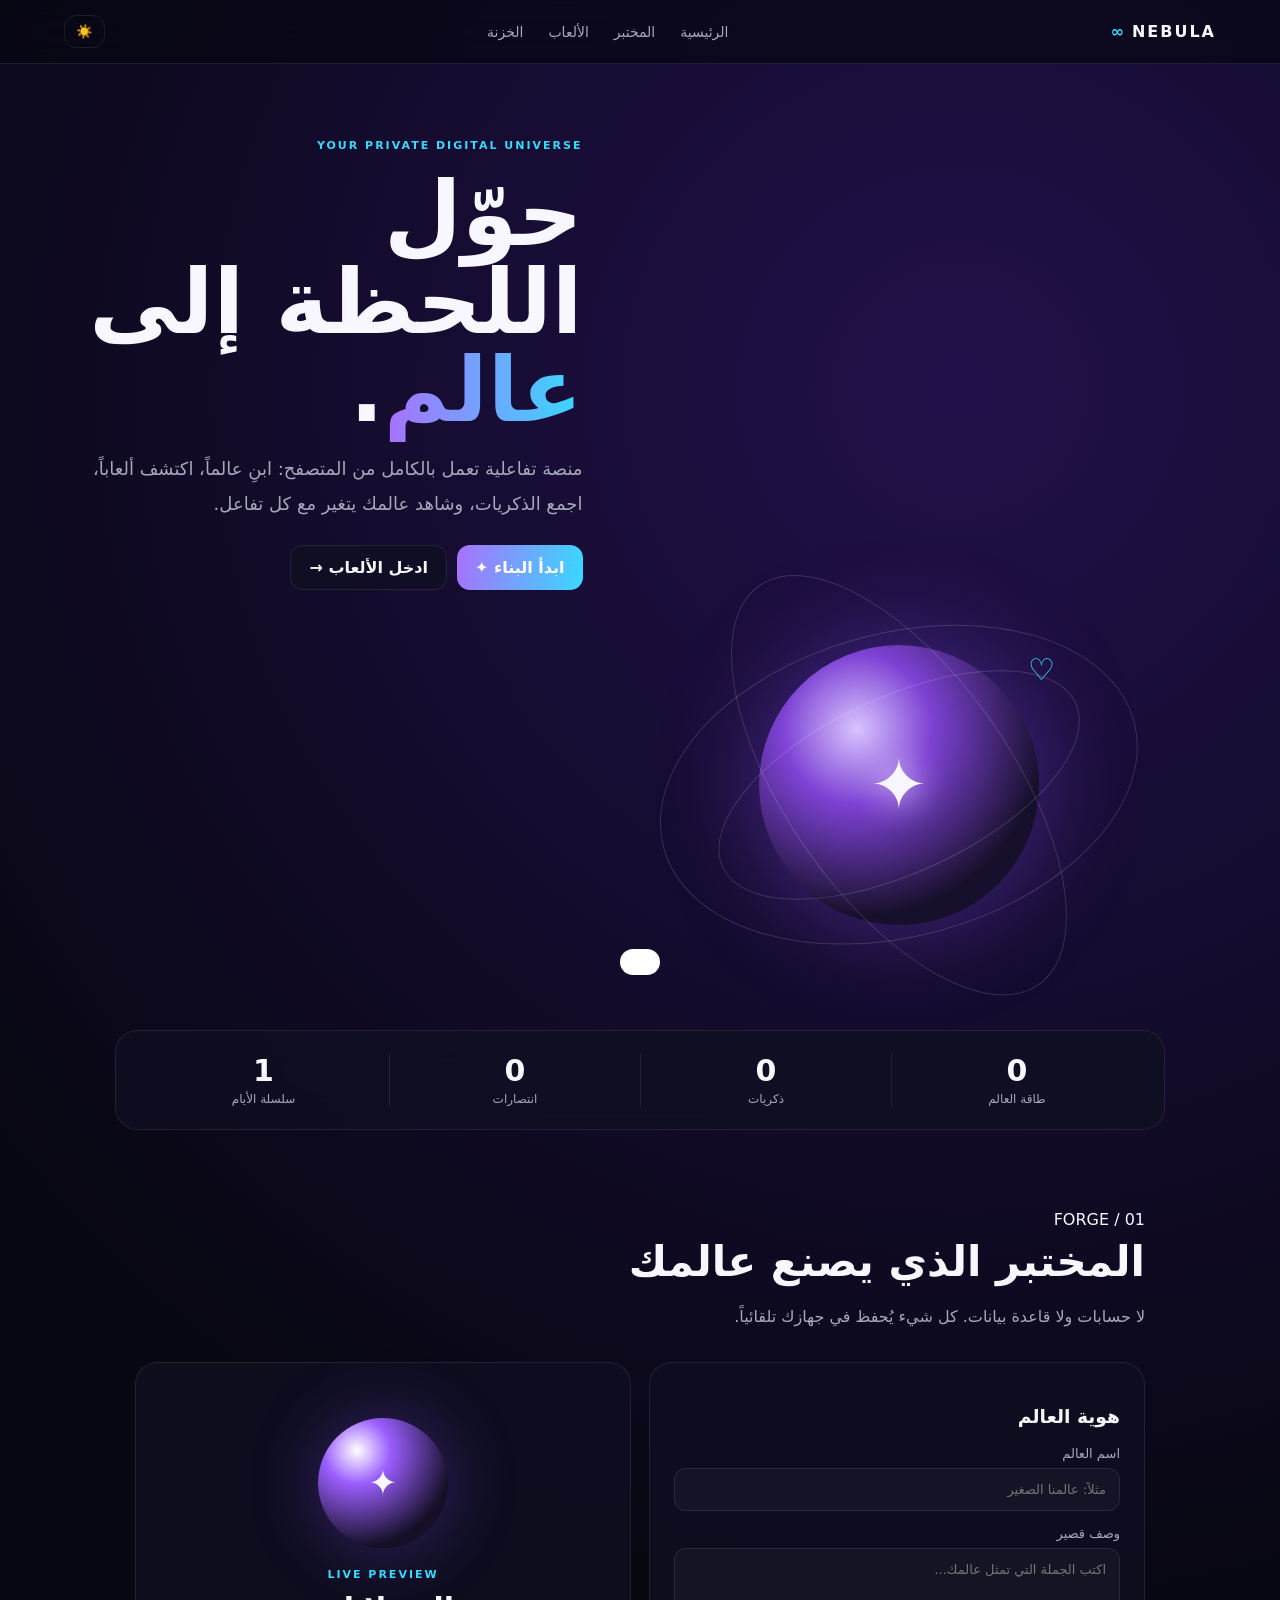
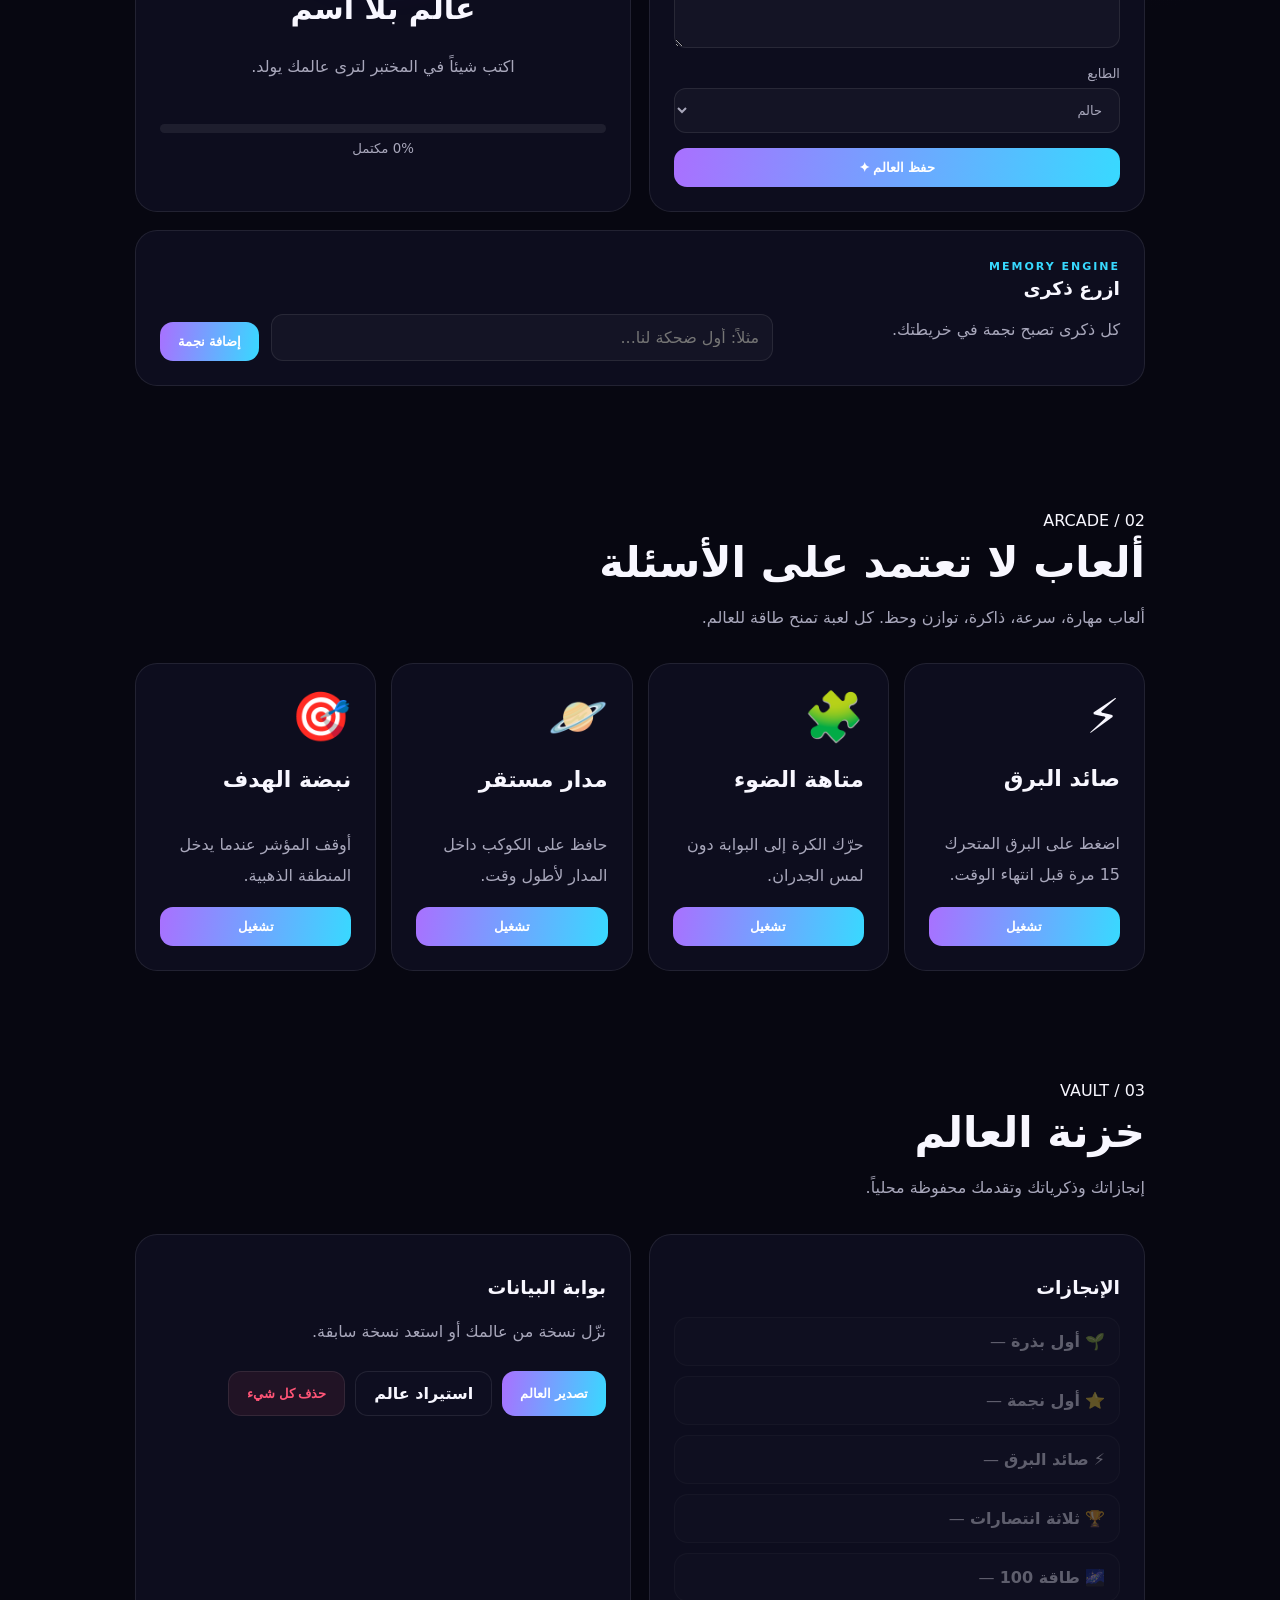
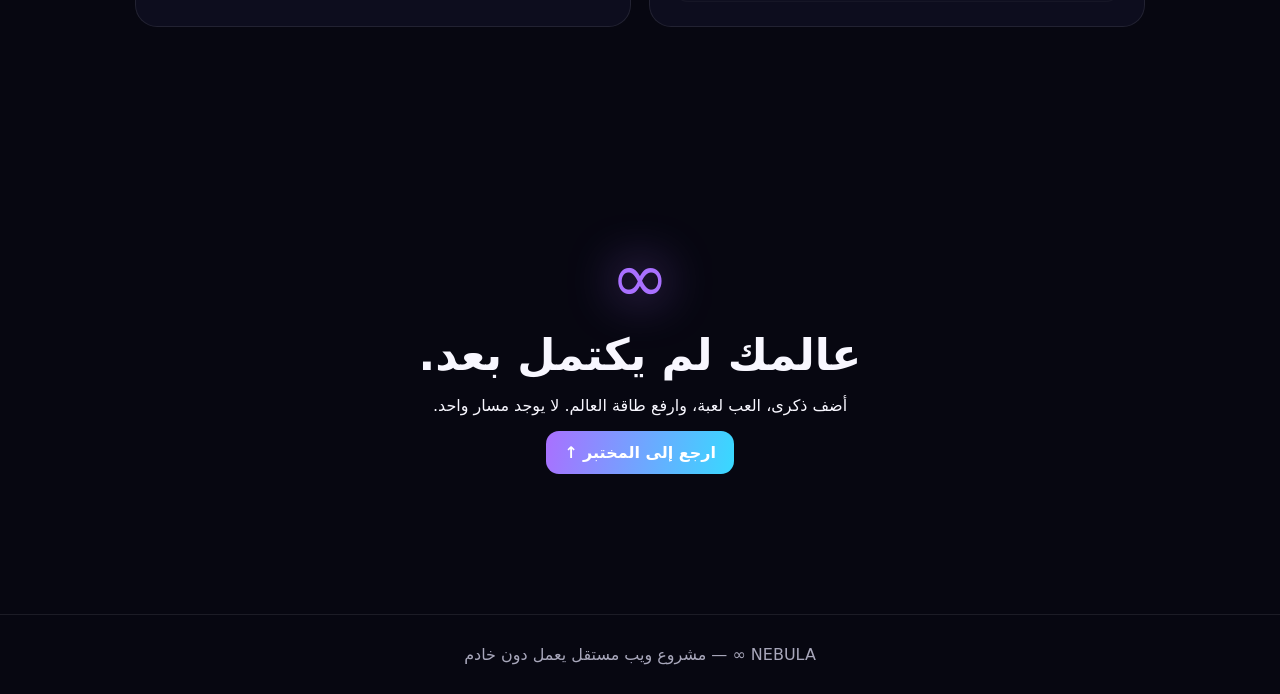
==== index.html @ f67fb0ca "Add files via upload" ====
<!doctype html>
<html lang="ar" dir="rtl">
<head>
<meta charset="utf-8"><meta name="viewport" content="width=device-width,initial-scale=1">
<title>NEBULA — عالمك التفاعلي</title>
<link rel="stylesheet" href="styles.css">
</head>
<body>
<div id="stars"></div>
<header class="topbar">
  <a class="logo" href="#home">NEBULA<span>∞</span></a>
  <nav><a href="#home">الرئيسية</a><a href="#forge">المختبر</a><a href="#arcade">الألعاب</a><a href="#vault">الخزنة</a></nav>
  <button id="themeBtn" class="iconBtn" title="تبديل المظهر">☀️</button>
</header>
<main>
<section id="home" class="hero">
  <div class="heroGlow"></div><div class="heroText">
    <span class="eyebrow">YOUR PRIVATE DIGITAL UNIVERSE</span>
    <h1>حوّل اللحظة إلى <em>عالم</em>.</h1>
    <p>منصة تفاعلية تعمل بالكامل من المتصفح: ابنِ عالماً، اكتشف ألعاباً، اجمع الذكريات، وشاهد عالمك يتغير مع كل تفاعل.</p>
    <div class="actions"><a class="btn primary" href="#forge">ابدأ البناء ✦</a><a class="btn ghost" href="#arcade">ادخل الألعاب →</a></div>
  </div>
  <div class="orbital"><div class="planet">✦</div><i></i><i></i><i></i><div class="sat">♡</div></div>
</section>
<section class="stats"><div><b id="xp">0</b><span>طاقة العالم</span></div><div><b id="memCount">0</b><span>ذكريات</span></div><div><b id="gameCount">0</b><span>انتصارات</span></div><div><b id="streak">1</b><span>سلسلة الأيام</span></div></section>
<section id="forge" class="section"><div class="sectionHead"><span>01 / FORGE</span><h2>المختبر الذي يصنع عالمك</h2><p>لا حسابات ولا قاعدة بيانات. كل شيء يُحفظ في جهازك تلقائياً.</p></div>
<div class="forgeGrid"><div class="panel creator"><h3>هوية العالم</h3><label>اسم العالم<input id="worldName" placeholder="مثلاً: عالمنا الصغير"></label><label>وصف قصير<textarea id="worldDesc" placeholder="اكتب الجملة التي تمثل عالمك..."></textarea></label><label>الطابع<select id="mood"><option value="dream">حالم</option><option value="neon">نيون</option><option value="midnight">ليلي</option><option value="sunset">غروب</option></select></label><button id="saveWorld" class="btn primary full">حفظ العالم ✦</button></div>
<div class="panel preview"><div class="miniPlanet"><span id="planetIcon">✦</span></div><span class="eyebrow">LIVE PREVIEW</span><h3 id="previewName">عالم بلا اسم</h3><p id="previewDesc">اكتب شيئاً في المختبر لترى عالمك يولد.</p><div class="meter"><span id="meterBar"></span></div><small id="meterText">0% مكتمل</small></div></div>
<div class="panel memoryComposer"><div><span class="eyebrow">MEMORY ENGINE</span><h3>ازرع ذكرى</h3><p>كل ذكرى تصبح نجمة في خريطتك.</p></div><input id="memoryInput" placeholder="مثلاً: أول ضحكة لنا..."><button id="addMemory" class="btn primary">إضافة نجمة</button></div>
<div id="memoryList" class="memoryList"></div>
</section>
<section id="arcade" class="section"><div class="sectionHead"><span>02 / ARCADE</span><h2>ألعاب لا تعتمد على الأسئلة</h2><p>ألعاب مهارة، سرعة، ذاكرة، توازن وحظ. كل لعبة تمنح طاقة للعالم.</p></div>
<div class="gamesGrid">
<article class="gameCard"><div class="gameIcon">⚡</div><h3>صائد البرق</h3><p>اضغط على البرق المتحرك 15 مرة قبل انتهاء الوقت.</p><button class="btn primary gameBtn" data-game="lightning">تشغيل</button></article>
<article class="gameCard"><div class="gameIcon">🧩</div><h3>متاهة الضوء</h3><p>حرّك الكرة إلى البوابة دون لمس الجدران.</p><button class="btn primary gameBtn" data-game="maze">تشغيل</button></article>
<article class="gameCard"><div class="gameIcon">🪐</div><h3>مدار مستقر</h3><p>حافظ على الكوكب داخل المدار لأطول وقت.</p><button class="btn primary gameBtn" data-game="orbit">تشغيل</button></article>
<article class="gameCard"><div class="gameIcon">🎯</div><h3>نبضة الهدف</h3><p>أوقف المؤشر عندما يدخل المنطقة الذهبية.</p><button class="btn primary gameBtn" data-game="pulse">تشغيل</button></article>
</div></section>
<section id="vault" class="section"><div class="sectionHead"><span>03 / VAULT</span><h2>خزنة العالم</h2><p>إنجازاتك وذكرياتك وتقدمك محفوظة محلياً.</p></div><div class="vaultGrid"><div class="panel"><h3>الإنجازات</h3><div id="achievements" class="achievements"></div></div><div class="panel"><h3>بوابة البيانات</h3><p>نزّل نسخة من عالمك أو استعد نسخة سابقة.</p><div class="actions"><button id="exportBtn" class="btn primary">تصدير العالم</button><label class="btn ghost fileBtn">استيراد عالم<input id="importFile" type="file" accept="application/json"></label><button id="resetBtn" class="btn danger">حذف كل شيء</button></div></div></div></section>
<section class="final"><div class="finalOrb">∞</div><h2 id="finalTitle">عالمك لم يكتمل بعد.</h2><p>أضف ذكرى، العب لعبة، وارفع طاقة العالم. لا يوجد مسار واحد.</p><a href="#forge" class="btn primary">ارجع إلى المختبر ↑</a></section>
</main>
<div id="modal" class="modal"><div class="modalBox"><button id="closeModal" class="close">×</button><div id="gameMount"></div></div></div>
<div id="toast" class="toast"></div>
<footer>NEBULA ∞ — مشروع ويب مستقل يعمل دون خادم</footer>
<script src="app.js"></script>
</body></html>
---- styles.css ----
:root{--bg:#070711;--panel:#101022cc;--line:#ffffff16;--text:#f8f7ff;--muted:#a8a7bb;--a:#a970ff;--b:#38d9ff;--danger:#ff5577}*{box-sizing:border-box}html{scroll-behavior:smooth}body{margin:0;background:radial-gradient(circle at 75% 10%,#21104a 0,#070711 34%),var(--bg);color:var(--text);font-family:system-ui,-apple-system,"Segoe UI",Tahoma,Arial,sans-serif;min-height:100vh;overflow-x:hidden}body.light{--bg:#f4f1ff;--panel:#ffffffcc;--line:#17132918;--text:#161321;--muted:#625e70;background:linear-gradient(135deg,#faf8ff,#eaf6ff)}a{text-decoration:none;color:inherit}.topbar{position:sticky;top:0;z-index:20;display:flex;align-items:center;justify-content:space-between;padding:15px max(20px,5vw);background:#070711aa;backdrop-filter:blur(20px);border-bottom:1px solid var(--line)}body.light .topbar{background:#ffffffaa}.logo{font-weight:900;letter-spacing:2px}.logo span{color:var(--b);margin-right:6px}nav{display:flex;gap:25px;color:var(--muted);font-size:14px}nav a:hover{color:var(--text)}.iconBtn,.close{background:none;border:1px solid var(--line);color:inherit;border-radius:12px;padding:8px 11px;cursor:pointer}.hero{min-height:690px;display:grid;grid-template-columns:1.1fr .9fr;align-items:center;max-width:1200px;margin:auto;padding:70px 25px;position:relative}.eyebrow{font-size:11px;letter-spacing:2px;color:var(--b);font-weight:800}.hero h1{font-size:clamp(48px,7vw,90px);line-height:.98;margin:18px 0}.hero h1 em{font-style:normal;background:linear-gradient(90deg,var(--a),var(--b));color:transparent;background-clip:text}.hero p,.sectionHead p,.panel p,.gameCard p{color:var(--muted);line-height:1.9}.hero p{font-size:18px;max-width:620px}.actions{display:flex;gap:10px;flex-wrap:wrap;margin-top:24px}.btn{display:inline-flex;align-items:center;justify-content:center;border:1px solid var(--line);padding:12px 18px;border-radius:13px;font-weight:800;cursor:pointer;color:inherit}.primary{background:linear-gradient(100deg,var(--a),var(--b));border:0;color:#fff}.ghost{background:var(--panel)}.danger{background:#ff557715;color:var(--danger)}.full{width:100%}.orbital{width:390px;height:390px;border-radius:50%;position:relative;margin:auto;display:grid;place-items:center}.orbital:before{content:"";position:absolute;inset:55px;border-radius:50%;background:radial-gradient(circle at 35% 30%,#d9c4ff,#7d42d4 28%,#17102c 70%);box-shadow:0 0 100px #8c51ff66}.planet{font-size:70px;z-index:2;text-shadow:0 0 35px #fff}.orbital i{position:absolute;border:1px solid #ffffff25;border-radius:50%;width:100%;height:45%;transform:rotate(-25deg)}.orbital i:nth-child(3){width:125%;height:58%;transform:rotate(55deg)}.orbital i:nth-child(4){width:78%;height:125%;transform:rotate(75deg)}.sat{position:absolute;right:10%;top:16%;font-size:30px;color:var(--b);animation:float 3s ease-in-out infinite}@keyframes float{50%{transform:translateY(-15px)}}.stats{max-width:1050px;margin:-20px auto 80px;display:grid;grid-template-columns:repeat(4,1fr);background:var(--panel);border:1px solid var(--line);border-radius:22px;padding:22px;backdrop-filter:blur(18px)}.stats div{text-align:center;border-left:1px solid var(--line)}.stats div:last-child{border:0}.stats b{display:block;font-size:30px}.stats span{color:var(--muted);font-size:12px}.section{max-width:1050px;margin:0 auto 110px;padding:0 20px}.sectionHead{margin-bottom:30px}.sectionHead h2{font-size:42px;margin:8px 0}.forgeGrid{display:grid;grid-template-columns:1fr 1fr;gap:18px}.panel,.gameCard{background:var(--panel);border:1px solid var(--line);border-radius:22px;padding:24px;backdrop-filter:blur(16px)}.creator label{display:block;font-size:13px;color:var(--muted);margin:15px 0}.creator input,.creator textarea,.creator select,.memoryComposer input{width:100%;margin-top:7px;background:#ffffff08;color:inherit;border:1px solid var(--line);border-radius:12px;padding:13px;outline:none;font:inherit}.creator textarea{min-height:100px;resize:vertical}.preview{display:flex;flex-direction:column;align-items:center;justify-content:center;text-align:center;min-height:420px}.miniPlanet{width:130px;height:130px;border-radius:50%;display:grid;place-items:center;background:radial-gradient(circle at 30% 25%,#fff,#9b5eff 25%,#151027 72%);box-shadow:0 0 70px #8c51ff55;margin-bottom:20px}.miniPlanet span{font-size:35px}.preview h3{font-size:30px;margin:10px}.meter{width:100%;height:9px;background:#ffffff12;border-radius:10px;margin-top:25px;overflow:hidden}.meter span{display:block;height:100%;width:0;background:linear-gradient(90deg,var(--a),var(--b));transition:.5s}.preview small{color:var(--muted);margin-top:8px}.memoryComposer{display:grid;grid-template-columns:1fr 1.5fr auto;align-items:end;gap:12px;margin-top:18px}.memoryComposer h3{margin:4px 0}.memoryComposer input{margin:0}.memoryList{display:grid;grid-template-columns:repeat(3,1fr);gap:12px;margin-top:15px}.memory{padding:18px;border:1px solid var(--line);border-radius:16px;background:#ffffff06;position:relative}.memory:before{content:"✦";color:var(--b)}.memory small{display:block;color:var(--muted);margin-top:8px}.gamesGrid{display:grid;grid-template-columns:repeat(4,1fr);gap:15px}.gameCard{min-height:290px;display:flex;flex-direction:column}.gameIcon{font-size:48px}.gameCard h3{font-size:22px}.gameCard .btn{margin-top:auto}.vaultGrid{display:grid;grid-template-columns:1fr 1fr;gap:18px}.achievements{display:grid;gap:10px}.badge{padding:14px;border-radius:14px;background:#ffffff07;border:1px solid var(--line)}.badge.locked{opacity:.35}.fileBtn{position:relative;overflow:hidden}.fileBtn input{position:absolute;inset:0;opacity:0;cursor:pointer}.final{text-align:center;padding:100px 20px 140px;max-width:900px;margin:auto}.finalOrb{font-size:70px;color:var(--a);text-shadow:0 0 50px var(--a);animation:float 3s ease-in-out infinite}.final h2{font-size:44px;margin:10px}.modal{position:fixed;inset:0;background:#000b;z-index:100;display:none;place-items:center;padding:20px}.modal.show{display:grid}.modalBox{width:min(650px,100%);max-height:90vh;overflow:auto;background:#101022;border:1px solid var(--line);border-radius:25px;padding:25px;position:relative}.close{position:absolute;left:15px;top:15px;font-size:22px}.toast{position:fixed;bottom:25px;left:50%;transform:translateX(-50%) translateY(100px);background:#fff;color:#111;padding:13px 20px;border-radius:14px;z-index:200;transition:.3s;font-weight:700}.toast.show{transform:translateX(-50%) translateY(0)}.gameStage{position:relative;height:360px;background:#060610;border:1px solid var(--line);border-radius:18px;overflow:hidden}.target{position:absolute;cursor:pointer;user-select:none;transition:.1s}.mazeBall{position:absolute;width:22px;height:22px;border-radius:50%;background:var(--b);box-shadow:0 0 25px var(--b)}.goal{position:absolute;width:48px;height:48px;border:2px solid #ffe06b;border-radius:50%;box-shadow:0 0 25px #ffe06b;display:grid;place-items:center}.wall{position:absolute;background:#ff5577aa;border-radius:4px}.orbitCanvas{width:100%;height:360px;background:#05050d;border-radius:18px}.pulseTrack{height:35px;background:#ffffff10;border-radius:20px;position:relative;margin:50px 0}.pulseZone{position:absolute;height:100%;left:45%;width:12%;background:#ffe06b;border-radius:20px}.pulseNeedle{position:absolute;width:5px;height:55px;top:-10px;background:#fff;border-radius:5px}.controls{text-align:center;margin-top:15px}footer{text-align:center;padding:30px;color:var(--muted);border-top:1px solid var(--line)}@media(max-width:850px){nav{display:none}.hero{grid-template-columns:1fr;text-align:center}.hero p{margin:auto}.orbital{width:300px;height:300px}.stats{grid-template-columns:repeat(2,1fr);gap:18px}.stats div{border:0}.forgeGrid,.vaultGrid{grid-template-columns:1fr}.gamesGrid{grid-template-columns:1fr 1fr}.memoryList{grid-template-columns:1fr}.memoryComposer{grid-template-columns:1fr}.sectionHead h2{font-size:34px}}@media(max-width:500px){.gamesGrid{grid-template-columns:1fr}.hero{padding-top:40px}.hero h1{font-size:50px}.orbital{width:250px;height:250px}}
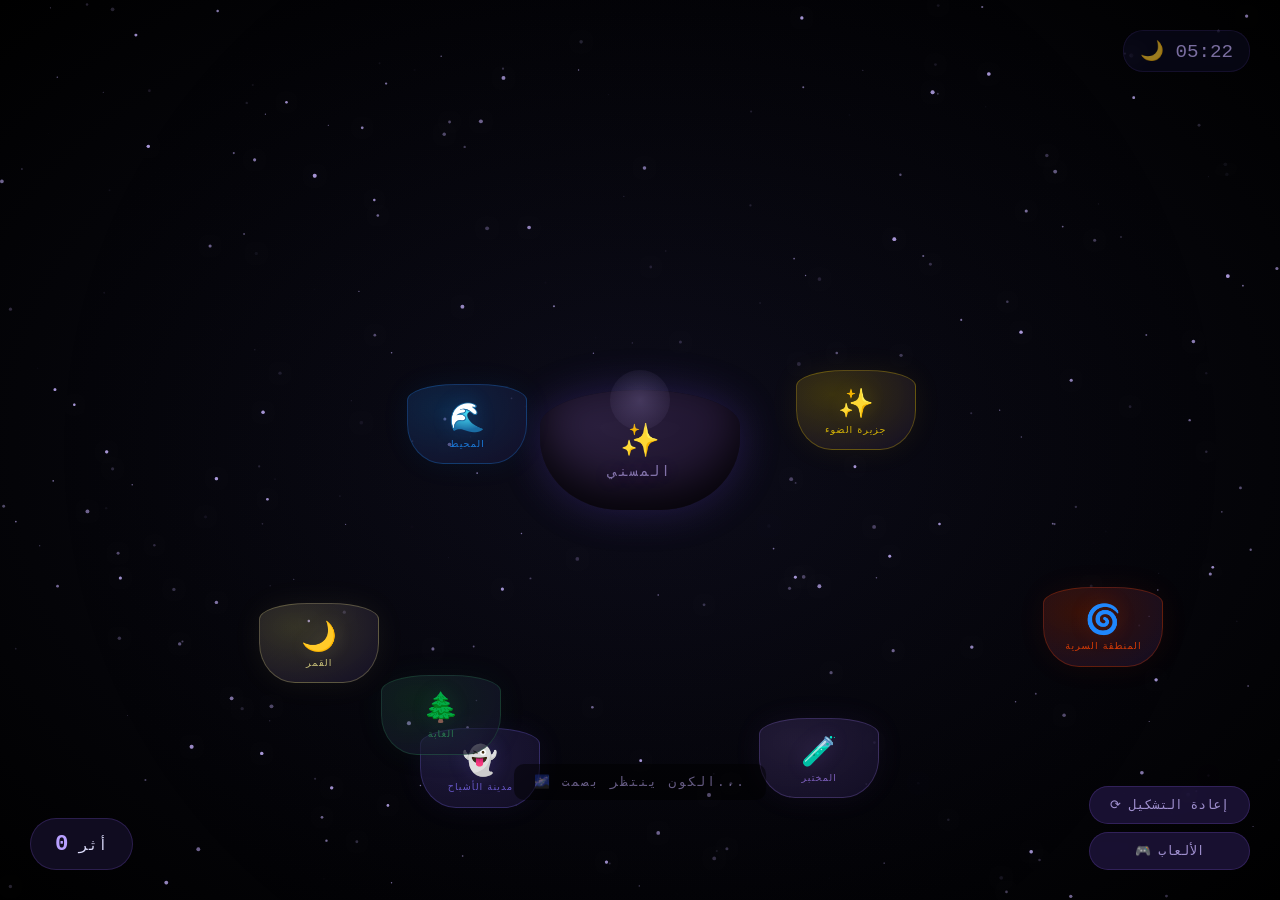
==== commit 48f7bd5a: "Refactor HTML structure and styles for ECHO//WORLD" ====
--- a/index.html
+++ b/index.html
@@ -1,46 +1,797 @@
-<!doctype html>
-<html lang="ar" dir="rtl">
+<!DOCTYPE html>
+<html lang="ar">
 <head>
-<meta charset="utf-8"><meta name="viewport" content="width=device-width,initial-scale=1">
-<title>NEBULA — عالمك التفاعلي</title>
-<link rel="stylesheet" href="styles.css">
+    <meta charset="UTF-8" />
+    <meta name="viewport" content="width=device-width, initial-scale=1.0" />
+    <title>ECHO//WORLD - معاينة</title>
+    <style>
+        * { margin: 0; padding: 0; box-sizing: border-box; }
+        body {
+            background: #0a0a12;
+            color: #e0e0ff;
+            font-family: 'Segoe UI', system-ui, sans-serif;
+            overflow: hidden;
+            height: 100vh;
+            user-select: none;
+        }
+        #app {
+            width: 100vw;
+            height: 100vh;
+            position: relative;
+            background: radial-gradient(ellipse at center, #0d0d1a 0%, #000000 100%);
+        }
+        canvas {
+            position: fixed;
+            top: 0;
+            left: 0;
+            width: 100%;
+            height: 100%;
+            z-index: 0;
+        }
+        #world-container {
+            position: relative;
+            z-index: 1;
+            width: 100%;
+            height: 100%;
+            display: flex;
+            justify-content: center;
+            align-items: center;
+            pointer-events: none;
+        }
+        #island {
+            width: 200px;
+            height: 120px;
+            background: radial-gradient(ellipse at 30% 30%, #2a1f3d, #1a1028);
+            border-radius: 50% 50% 40% 40% / 30% 30% 60% 60%;
+            box-shadow: 0 0 40px rgba(100, 70, 200, 0.3), inset 0 -20px 40px rgba(0,0,0,0.8);
+            position: relative;
+            cursor: grab;
+            pointer-events: all;
+            transition: all 0.3s ease;
+            display: flex;
+            justify-content: center;
+            align-items: center;
+            flex-direction: column;
+        }
+        #island:hover {
+            transform: scale(1.05);
+            box-shadow: 0 0 80px rgba(150, 100, 255, 0.4);
+        }
+        .island-label {
+            color: rgba(200, 180, 255, 0.6);
+            font-size: 0.9rem;
+            font-family: 'Courier New', monospace;
+            letter-spacing: 2px;
+            text-shadow: 0 0 20px rgba(150, 100, 255, 0.3);
+        }
+        .island-emoji {
+            font-size: 2rem;
+            margin-bottom: 4px;
+        }
+        #island .glow {
+            position: absolute;
+            top: -20px;
+            left: 50%;
+            transform: translateX(-50%);
+            width: 60px;
+            height: 60px;
+            background: radial-gradient(circle, rgba(200, 180, 255, 0.2), transparent);
+            border-radius: 50%;
+            animation: pulseGlow 3s ease-in-out infinite;
+        }
+        @keyframes pulseGlow {
+            0%, 100% { opacity: 0.3; transform: translateX(-50%) scale(0.8); }
+            50% { opacity: 0.8; transform: translateX(-50%) scale(1.2); }
+        }
+        #echo-counter {
+            position: fixed;
+            bottom: 30px;
+            left: 30px;
+            background: rgba(20, 15, 40, 0.8);
+            backdrop-filter: blur(12px);
+            padding: 12px 24px;
+            border-radius: 30px;
+            border: 1px solid rgba(150, 100, 255, 0.2);
+            font-size: 0.9rem;
+            letter-spacing: 1px;
+            z-index: 10;
+            font-family: 'Courier New', monospace;
+        }
+        #echo-count { color: #b8a0ff; font-weight: bold; font-size: 1.4rem; }
+        #world-clock {
+            position: fixed;
+            top: 30px;
+            right: 30px;
+            font-size: 1.2rem;
+            font-family: 'Courier New', monospace;
+            color: rgba(200, 180, 255, 0.6);
+            background: rgba(10, 10, 30, 0.6);
+            backdrop-filter: blur(8px);
+            padding: 8px 16px;
+            border-radius: 20px;
+            border: 1px solid rgba(150, 100, 255, 0.1);
+            z-index: 10;
+        }
+        #system-messages {
+            position: fixed;
+            bottom: 100px;
+            left: 50%;
+            transform: translateX(-50%);
+            text-align: center;
+            color: rgba(200, 180, 255, 0.5);
+            font-size: 0.8rem;
+            font-family: 'Courier New', monospace;
+            letter-spacing: 2px;
+            opacity: 0;
+            transition: opacity 1s ease;
+            z-index: 5;
+            background: rgba(0,0,0,0.5);
+            padding: 10px 20px;
+            border-radius: 10px;
+            pointer-events: none;
+        }
+        #system-messages.visible { opacity: 1; }
+        #control-panel {
+            position: fixed;
+            bottom: 30px;
+            right: 30px;
+            z-index: 10;
+            display: flex;
+            flex-direction: column;
+            gap: 8px;
+        }
+        #reset-world, #games-trigger {
+            background: rgba(30, 20, 60, 0.8);
+            backdrop-filter: blur(8px);
+            border: 1px solid rgba(150, 100, 255, 0.2);
+            color: #a090d0;
+            padding: 10px 20px;
+            border-radius: 25px;
+            cursor: pointer;
+            font-family: 'Courier New', monospace;
+            font-size: 0.8rem;
+            transition: all 0.3s ease;
+        }
+        #reset-world:hover, #games-trigger:hover {
+            background: rgba(80, 50, 150, 0.4);
+            border-color: rgba(200, 150, 255, 0.4);
+            transform: scale(1.05);
+        }
+        .island-item {
+            position: absolute;
+            width: 120px;
+            height: 80px;
+            border-radius: 40% 40% 30% 30% / 20% 20% 50% 50%;
+            display: flex;
+            flex-direction: column;
+            justify-content: center;
+            align-items: center;
+            cursor: grab;
+            transition: all 0.3s ease;
+            pointer-events: all;
+            font-size: 0.7rem;
+            text-shadow: 0 0 20px currentColor33;
+            box-shadow: 0 0 30px currentColor11;
+            opacity: 0;
+            transform: scale(0) rotate(360deg);
+            animation: islandAppear 0.8s ease forwards;
+        }
+        .island-item:hover {
+            transform: scale(1.1) !important;
+            box-shadow: 0 0 60px currentColor55 !important;
+        }
+        @keyframes islandAppear {
+            0% { opacity: 0; transform: scale(0) rotate(360deg); }
+            100% { opacity: 1; transform: scale(1) rotate(0deg); }
+        }
+        .island-icon { font-size: 1.8rem; margin-bottom: 4px; }
+        .island-name { font-size: 0.6rem; opacity: 0.8; letter-spacing: 1px; }
+        #games-panel {
+            position: fixed;
+            top: 50%;
+            left: 50%;
+            transform: translate(-50%, -50%) scale(0);
+            background: rgba(10, 10, 30, 0.95);
+            backdrop-filter: blur(20px);
+            border: 1px solid rgba(150, 100, 255, 0.3);
+            border-radius: 20px;
+            padding: 30px;
+            z-index: 1000;
+            max-width: 500px;
+            width: 90%;
+            transition: all 0.4s cubic-bezier(0.34, 1.56, 0.64, 1);
+            pointer-events: none;
+            font-family: 'Courier New', monospace;
+            max-height: 80vh;
+            overflow-y: auto;
+        }
+        #games-panel.open {
+            transform: translate(-50%, -50%) scale(1);
+            pointer-events: all;
+        }
+        #games-panel h2 {
+            color: #b8a0ff;
+            text-align: center;
+            margin-bottom: 20px;
+        }
+        .game-btn {
+            background: rgba(30, 20, 60, 0.6);
+            border: 1px solid rgba(150, 100, 255, 0.2);
+            border-radius: 12px;
+            padding: 15px;
+            color: #d0c0ff;
+            cursor: pointer;
+            transition: all 0.3s ease;
+            text-align: left;
+            font-family: 'Courier New', monospace;
+            width: 100%;
+            margin-bottom: 10px;
+        }
+        .game-btn:hover {
+            background: rgba(80, 50, 150, 0.4);
+            border-color: rgba(200, 150, 255, 0.4);
+            transform: scale(1.02);
+        }
+        .game-btn .row {
+            display: flex;
+            align-items: center;
+            gap: 12px;
+        }
+        .game-btn .icon { font-size: 1.8rem; }
+        .game-btn .name { font-weight: bold; }
+        .game-btn .desc { font-size: 0.8rem; opacity: 0.6; }
+        .game-btn .reward { font-size: 0.7rem; opacity: 0.4; margin-top: 4px; }
+        #close-games {
+            margin-top: 20px;
+            width: 100%;
+            padding: 12px;
+            background: rgba(60, 40, 120, 0.3);
+            border: 1px solid rgba(150, 100, 255, 0.2);
+            border-radius: 10px;
+            color: #a090d0;
+            cursor: pointer;
+            font-family: 'Courier New', monospace;
+            transition: all 0.3s ease;
+        }
+        #close-games:hover {
+            background: rgba(60, 40, 120, 0.5);
+        }
+        #programming-blocks {
+            position: fixed;
+            bottom: 100px;
+            left: 50%;
+            transform: translateX(-50%);
+            display: flex;
+            gap: 10px;
+            background: rgba(10, 10, 30, 0.9);
+            padding: 20px;
+            border-radius: 15px;
+            border: 1px solid rgba(150, 100, 255, 0.2);
+            z-index: 100;
+            flex-wrap: wrap;
+            justify-content: center;
+            max-width: 90%;
+        }
+        .block-btn {
+            background: rgba(60, 40, 120, 0.5);
+            border: 1px solid rgba(150, 100, 255, 0.3);
+            padding: 10px 20px;
+            border-radius: 8px;
+            color: #d0c0ff;
+            cursor: pointer;
+            font-family: 'Courier New', monospace;
+            transition: all 0.3s ease;
+        }
+        .block-btn:hover {
+            background: rgba(100, 80, 200, 0.6);
+            transform: scale(1.05);
+        }
+        @media (max-width: 768px) {
+            #island { width: 140px; height: 90px; }
+            #echo-counter { font-size: 0.7rem; padding: 8px 16px; }
+            #world-clock { font-size: 0.9rem; padding: 6px 12px; }
+            .island-item { width: 80px; height: 60px; }
+            .island-icon { font-size: 1.2rem; }
+        }
+    </style>
 </head>
 <body>
-<div id="stars"></div>
-<header class="topbar">
-  <a class="logo" href="#home">NEBULA<span>∞</span></a>
-  <nav><a href="#home">الرئيسية</a><a href="#forge">المختبر</a><a href="#arcade">الألعاب</a><a href="#vault">الخزنة</a></nav>
-  <button id="themeBtn" class="iconBtn" title="تبديل المظهر">☀️</button>
-</header>
-<main>
-<section id="home" class="hero">
-  <div class="heroGlow"></div><div class="heroText">
-    <span class="eyebrow">YOUR PRIVATE DIGITAL UNIVERSE</span>
-    <h1>حوّل اللحظة إلى <em>عالم</em>.</h1>
-    <p>منصة تفاعلية تعمل بالكامل من المتصفح: ابنِ عالماً، اكتشف ألعاباً، اجمع الذكريات، وشاهد عالمك يتغير مع كل تفاعل.</p>
-    <div class="actions"><a class="btn primary" href="#forge">ابدأ البناء ✦</a><a class="btn ghost" href="#arcade">ادخل الألعاب →</a></div>
-  </div>
-  <div class="orbital"><div class="planet">✦</div><i></i><i></i><i></i><div class="sat">♡</div></div>
-</section>
-<section class="stats"><div><b id="xp">0</b><span>طاقة العالم</span></div><div><b id="memCount">0</b><span>ذكريات</span></div><div><b id="gameCount">0</b><span>انتصارات</span></div><div><b id="streak">1</b><span>سلسلة الأيام</span></div></section>
-<section id="forge" class="section"><div class="sectionHead"><span>01 / FORGE</span><h2>المختبر الذي يصنع عالمك</h2><p>لا حسابات ولا قاعدة بيانات. كل شيء يُحفظ في جهازك تلقائياً.</p></div>
-<div class="forgeGrid"><div class="panel creator"><h3>هوية العالم</h3><label>اسم العالم<input id="worldName" placeholder="مثلاً: عالمنا الصغير"></label><label>وصف قصير<textarea id="worldDesc" placeholder="اكتب الجملة التي تمثل عالمك..."></textarea></label><label>الطابع<select id="mood"><option value="dream">حالم</option><option value="neon">نيون</option><option value="midnight">ليلي</option><option value="sunset">غروب</option></select></label><button id="saveWorld" class="btn primary full">حفظ العالم ✦</button></div>
-<div class="panel preview"><div class="miniPlanet"><span id="planetIcon">✦</span></div><span class="eyebrow">LIVE PREVIEW</span><h3 id="previewName">عالم بلا اسم</h3><p id="previewDesc">اكتب شيئاً في المختبر لترى عالمك يولد.</p><div class="meter"><span id="meterBar"></span></div><small id="meterText">0% مكتمل</small></div></div>
-<div class="panel memoryComposer"><div><span class="eyebrow">MEMORY ENGINE</span><h3>ازرع ذكرى</h3><p>كل ذكرى تصبح نجمة في خريطتك.</p></div><input id="memoryInput" placeholder="مثلاً: أول ضحكة لنا..."><button id="addMemory" class="btn primary">إضافة نجمة</button></div>
-<div id="memoryList" class="memoryList"></div>
-</section>
-<section id="arcade" class="section"><div class="sectionHead"><span>02 / ARCADE</span><h2>ألعاب لا تعتمد على الأسئلة</h2><p>ألعاب مهارة، سرعة، ذاكرة، توازن وحظ. كل لعبة تمنح طاقة للعالم.</p></div>
-<div class="gamesGrid">
-<article class="gameCard"><div class="gameIcon">⚡</div><h3>صائد البرق</h3><p>اضغط على البرق المتحرك 15 مرة قبل انتهاء الوقت.</p><button class="btn primary gameBtn" data-game="lightning">تشغيل</button></article>
-<article class="gameCard"><div class="gameIcon">🧩</div><h3>متاهة الضوء</h3><p>حرّك الكرة إلى البوابة دون لمس الجدران.</p><button class="btn primary gameBtn" data-game="maze">تشغيل</button></article>
-<article class="gameCard"><div class="gameIcon">🪐</div><h3>مدار مستقر</h3><p>حافظ على الكوكب داخل المدار لأطول وقت.</p><button class="btn primary gameBtn" data-game="orbit">تشغيل</button></article>
-<article class="gameCard"><div class="gameIcon">🎯</div><h3>نبضة الهدف</h3><p>أوقف المؤشر عندما يدخل المنطقة الذهبية.</p><button class="btn primary gameBtn" data-game="pulse">تشغيل</button></article>
-</div></section>
-<section id="vault" class="section"><div class="sectionHead"><span>03 / VAULT</span><h2>خزنة العالم</h2><p>إنجازاتك وذكرياتك وتقدمك محفوظة محلياً.</p></div><div class="vaultGrid"><div class="panel"><h3>الإنجازات</h3><div id="achievements" class="achievements"></div></div><div class="panel"><h3>بوابة البيانات</h3><p>نزّل نسخة من عالمك أو استعد نسخة سابقة.</p><div class="actions"><button id="exportBtn" class="btn primary">تصدير العالم</button><label class="btn ghost fileBtn">استيراد عالم<input id="importFile" type="file" accept="application/json"></label><button id="resetBtn" class="btn danger">حذف كل شيء</button></div></div></div></section>
-<section class="final"><div class="finalOrb">∞</div><h2 id="finalTitle">عالمك لم يكتمل بعد.</h2><p>أضف ذكرى، العب لعبة، وارفع طاقة العالم. لا يوجد مسار واحد.</p><a href="#forge" class="btn primary">ارجع إلى المختبر ↑</a></section>
-</main>
-<div id="modal" class="modal"><div class="modalBox"><button id="closeModal" class="close">×</button><div id="gameMount"></div></div></div>
-<div id="toast" class="toast"></div>
-<footer>NEBULA ∞ — مشروع ويب مستقل يعمل دون خادم</footer>
-<script src="app.js"></script>
-</body></html>
+    <div id="app">
+        <canvas id="universe"></canvas>
+        
+        <div id="world-container">
+            <div id="island">
+                <div class="glow"></div>
+                <div class="island-emoji">✨</div>
+                <div class="island-label">المسني</div>
+            </div>
+            
+            <div id="echo-counter">
+                <span id="echo-count">0</span> أثر
+            </div>
+            
+            <div id="world-clock">🌙 00:00</div>
+            
+            <div id="system-messages">🌌 الكون ينتظر بصمت...</div>
+        </div>
+        
+        <div id="control-panel">
+            <button id="reset-world">⟳ إعادة التشكيل</button>
+            <button id="games-trigger">🎮 الألعاب</button>
+        </div>
+        
+        <div id="games-panel">
+            <h2>🎮 بوابة الألعاب</h2>
+            <div id="games-grid"></div>
+            <button id="close-games">✕ إغلاق البوابة</button>
+        </div>
+    </div>
+
+    <script>
+        // ==================== البيانات ====================
+        const GAMES = {
+            gravity: { name: 'الجاذبية', icon: '🌌', desc: 'حرك الكوكب للوصول للبوابة', reward: 3 },
+            shadows: { name: 'الظلال', icon: '🌓', desc: 'حرك الضوء لكشف الطريق', reward: 2 },
+            escape: { name: 'الهروب', icon: '🚪', desc: 'الغرفة تتغير كل ثانية', reward: 4 },
+            memory: { name: 'الذاكرة', icon: '🧠', desc: 'أعد ترتيب العالم المخفي', reward: 3 },
+            programming: { name: 'البرمجة', icon: '⚙️', desc: 'ابني المسار بالقطع المنطقية', reward: 5 }
+        };
+
+        const ISLAND_TYPES = [
+            { name: 'جزيرة الضوء', icon: '✨', color: '#ffd700' },
+            { name: 'مدينة الأشباح', icon: '👻', color: '#7b68ee' },
+            { name: 'الغابة', icon: '🌲', color: '#2e8b57' },
+            { name: 'المحيط', icon: '🌊', color: '#1e90ff' },
+            { name: 'القمر', icon: '🌙', color: '#f0e68c' },
+            { name: 'المختبر', icon: '🧪', color: '#9370db' },
+            { name: 'المنطقة السرية', icon: '🌀', color: '#ff4500' }
+        ];
+
+        // ==================== العالم ====================
+        class EchoWorld {
+            constructor() {
+                this.echoCount = 0;
+                this.discovered = new Set();
+                this.clock = document.getElementById('world-clock');
+                this.echoDisplay = document.getElementById('echo-count');
+                this.messages = document.getElementById('system-messages');
+                this.island = document.getElementById('island');
+                this.canvas = document.getElementById('universe');
+                this.ctx = this.canvas.getContext('2d');
+                this.mouseX = 0.5;
+                this.mouseY = 0.5;
+                this.islands = [];
+                this.gamesPanel = document.getElementById('games-panel');
+                
+                this.init();
+            }
+            
+            init() {
+                this.resizeCanvas();
+                window.addEventListener('resize', () => this.resizeCanvas());
+                this.setupEvents();
+                this.startClock();
+                this.generateStars();
+                this.animate();
+                this.loadEchoes();
+                this.spawnIslands();
+                this.setupGames();
+                
+                setTimeout(() => {
+                    this.showMessage('🌌 الكون ينتظر بصمت...');
+                }, 500);
+            }
+            
+            resizeCanvas() {
+                this.canvas.width = window.innerWidth;
+                this.canvas.height = window.innerHeight;
+                if (this.stars) this.generateStars();
+            }
+            
+            setupEvents() {
+                this.island.addEventListener('click', () => {
+                    if (!this.discovered.has('first_island')) {
+                        this.discovered.add('first_island');
+                        this.addEcho();
+                        this.showMessage('🌴 اكتشفت الجزيرة الأولى!');
+                        this.island.style.transform = 'scale(1.3)';
+                        setTimeout(() => {
+                            this.island.style.transform = '';
+                        }, 600);
+                        
+                        // إظهار الجزر
+                        document.querySelectorAll('.island-item').forEach((el, i) => {
+                            setTimeout(() => {
+                                el.style.opacity = '1';
+                                el.style.transform = 'scale(1) rotate(0deg)';
+                            }, 500 + i * 300);
+                        });
+                    }
+                });
+                
+                document.getElementById('reset-world').addEventListener('click', () => {
+                    this.resetWorld();
+                });
+                
+                document.getElementById('games-trigger').addEventListener('click', () => {
+                    this.toggleGames();
+                });
+                
+                document.getElementById('close-games').addEventListener('click', () => {
+                    this.closeGames();
+                });
+                
+                document.addEventListener('mousemove', (e) => {
+                    this.mouseX = e.clientX / window.innerWidth;
+                    this.mouseY = e.clientY / window.innerHeight;
+                });
+            }
+            
+            generateStars() {
+                this.stars = [];
+                const count = Math.min(Math.floor((window.innerWidth * window.innerHeight) / 2000), 300);
+                for (let i = 0; i < count; i++) {
+                    this.stars.push({
+                        x: Math.random() * this.canvas.width,
+                        y: Math.random() * this.canvas.height,
+                        radius: Math.random() * 1.5 + 0.5,
+                        speed: Math.random() * 0.3 + 0.1,
+                        phase: Math.random() * Math.PI * 2
+                    });
+                }
+            }
+            
+            startClock() {
+                this.updateClock();
+                setInterval(() => this.updateClock(), 1000);
+            }
+            
+            updateClock() {
+                const now = new Date();
+                const h = String(now.getHours()).padStart(2, '0');
+                const m = String(now.getMinutes()).padStart(2, '0');
+                const time = `${h}:${m}`;
+                
+                let icon = '🌙';
+                const hour = parseInt(h);
+                if (hour >= 6 && hour < 12) icon = '☀️';
+                else if (hour >= 12 && hour < 18) icon = '🌆';
+                else if (hour >= 18 && hour < 23) icon = '🌅';
+                else icon = '🌙';
+                
+                this.clock.textContent = `${icon} ${time}`;
+                
+                // أحداث زمنية
+                if (time === '23:00' || time === '23:01') {
+                    this.showMessage('🌕 القمر الأحمر يظهر...');
+                    this.addEcho();
+                }
+                if (time === '03:00' || time === '03:01') {
+                    this.showMessage('🌀 المنطقة السرية تفتح...');
+                    this.addEcho();
+                }
+            }
+            
+            spawnIslands() {
+                const container = document.getElementById('world-container');
+                
+                ISLAND_TYPES.forEach((type, index) => {
+                    const el = document.createElement('div');
+                    el.className = 'island-item';
+                    el.dataset.index = index;
+                    el.dataset.revealed = 'false';
+                    el.innerHTML = `
+                        <span class="island-icon">${type.icon}</span>
+                        <span class="island-name">${type.name}</span>
+                    `;
+                    
+                    const x = 15 + Math.random() * 70;
+                    const y = 15 + Math.random() * 70;
+                    
+                    el.style.cssText = `
+                        position: absolute;
+                        width: 120px;
+                        height: 80px;
+                        background: radial-gradient(ellipse at 30% 30%, ${type.color}33, rgba(20,15,40,0.9));
+                        border-radius: 40% 40% 30% 30% / 20% 20% 50% 50%;
+                        border: 1px solid ${type.color}44;
+                        display: flex;
+                        flex-direction: column;
+                        justify-content: center;
+                        align-items: center;
+                        cursor: grab;
+                        transition: all 0.3s ease;
+                        pointer-events: all;
+                        font-size: 0.7rem;
+                        color: ${type.color};
+                        text-shadow: 0 0 20px ${type.color}33;
+                        box-shadow: 0 0 30px ${type.color}11;
+                        left: ${x}%;
+                        top: ${y}%;
+                        opacity: 0;
+                        transform: scale(0) rotate(${Math.random() * 360}deg);
+                        animation-delay: ${2000 + index * 400}ms;
+                    `;
+                    
+                    el.addEventListener('click', () => {
+                        if (el.dataset.revealed === 'true') return;
+                        el.dataset.revealed = 'true';
+                        this.addEcho();
+                        this.showMessage(`🗺️ اكتشفت ${type.name} ${type.icon}`);
+                        el.style.transform = 'scale(1.3)';
+                        el.style.boxShadow = `0 0 80px ${type.color}66`;
+                        setTimeout(() => {
+                            el.style.transform = 'scale(1)';
+                        }, 600);
+                    });
+                    
+                    // سحب الجزر
+                    let dragged = false;
+                    let offsetX, offsetY;
+                    
+                    el.addEventListener('mousedown', (e) => {
+                        dragged = true;
+                        const rect = el.getBoundingClientRect();
+                        offsetX = e.clientX - rect.left;
+                        offsetY = e.clientY - rect.top;
+                        el.style.cursor = 'grabbing';
+                        el.style.zIndex = '100';
+                        el.style.position = 'fixed';
+                    });
+                    
+                    document.addEventListener('mousemove', (e) => {
+                        if (!dragged) return;
+                        el.style.left = `${e.clientX - offsetX}px`;
+                        el.style.top = `${e.clientY - offsetY}px`;
+                    });
+                    
+                    document.addEventListener('mouseup', () => {
+                        if (dragged) {
+                            dragged = false;
+                            el.style.cursor = 'grab';
+                            el.style.zIndex = '1';
+                        }
+                    });
+                    
+                    container.appendChild(el);
+                    this.islands.push(el);
+                });
+            }
+            
+            setupGames() {
+                const grid = document.getElementById('games-grid');
+                grid.innerHTML = '';
+                
+                Object.entries(GAMES).forEach(([key, game]) => {
+                    const btn = document.createElement('button');
+                    btn.className = 'game-btn';
+                    btn.innerHTML = `
+                        <div class="row">
+                            <span class="icon">${game.icon}</span>
+                            <div>
+                                <div class="name">${game.name}</div>
+                                <div class="desc">${game.desc}</div>
+                                <div class="reward">+${game.reward} آثار</div>
+                            </div>
+                        </div>
+                    `;
+                    btn.addEventListener('click', () => this.startGame(key, game));
+                    grid.appendChild(btn);
+                });
+            }
+            
+            toggleGames() {
+                this.gamesPanel.classList.toggle('open');
+                if (this.gamesPanel.classList.contains('open')) {
+                    this.showMessage('🎮 فتحت بوابة الألعاب...');
+                }
+            }
+            
+            closeGames() {
+                this.gamesPanel.classList.remove('open');
+            }
+            
+            startGame(gameId, game) {
+                this.closeGames();
+                this.showMessage(`🎯 بدأت لعبة ${game.name}...`);
+                this.addEcho();
+                
+                // شريط تقدم
+                const container = document.createElement('div');
+                container.style.cssText = `
+                    position: fixed; bottom: 180px; left: 50%;
+                    transform: translateX(-50%);
+                    width: 300px; max-width: 80%;
+                    background: rgba(30,20,60,0.8);
+                    border-radius: 20px; padding: 4px;
+                    border: 1px solid rgba(150,100,255,0.2);
+                    z-index: 100;
+                `;
+                const bar = document.createElement('div');
+                bar.style.cssText = `
+                    height: 8px;
+                    background: linear-gradient(90deg, #7b68ee, #b8a0ff);
+                    border-radius: 20px;
+                    width: 0%;
+                    transition: width 0.1s ease;
+                `;
+                container.appendChild(bar);
+                document.body.appendChild(container);
+                
+                let progress = 0;
+                const duration = 2000 + Math.random() * 2000;
+                const interval = setInterval(() => {
+                    progress += 5;
+                    bar.style.width = `${Math.min(progress, 100)}%`;
+                }, duration / 20);
+                
+                setTimeout(() => {
+                    clearInterval(interval);
+                    const win = Math.random() > 0.3;
+                    if (win) {
+                        const reward = game.reward + Math.floor(Math.random() * 2);
+                        this.showMessage(`🏆 فزت! +${reward} آثار`);
+                        for (let i = 0; i < reward; i++) this.addEcho();
+                    } else {
+                        this.showMessage(`💪 قريب... حاول مجددًا`);
+                        this.addEcho();
+                    }
+                    container.remove();
+                    
+                    // لعبة البرمجة
+                    if (gameId === 'programming' && win) {
+                        this.showProgrammingGame();
+                    }
+                    
+                    setTimeout(() => this.toggleGames(), 1000);
+                }, duration + 500);
+            }
+            
+            showProgrammingGame() {
+                const blocks = ['START', 'MOVE', 'TURN', 'JUMP', 'GOAL'];
+                const container = document.createElement('div');
+                container.id = 'programming-blocks';
+                container.innerHTML = `
+                    <div style="width:100%;text-align:center;color:rgba(200,180,255,0.6);font-size:0.8rem;margin-bottom:8px;">
+                        ⚙️ ابني المسار: START → MOVE → MOVE → TURN → MOVE → GOAL
+                    </div>
+                `;
+                
+                blocks.forEach(block => {
+                    const btn = document.createElement('button');
+                    btn.className = 'block-btn';
+                    btn.textContent = block;
+                    btn.addEventListener('click', () => {
+                        btn.style.background = 'rgba(100,80,200,0.6)';
+                        this.showMessage(`📦 وضعت: ${block}`);
+                        this.addEcho();
+                        setTimeout(() => {
+                            btn.style.background = '';
+                        }, 500);
+                    });
+                    container.appendChild(btn);
+                });
+                
+                const close = document.createElement('button');
+                close.className = 'block-btn';
+                close.textContent = '✕ إغلاق';
+                close.style.background = 'rgba(60,40,120,0.3)';
+                close.addEventListener('click', () => container.remove());
+                container.appendChild(close);
+                
+                document.body.appendChild(container);
+            }
+            
+            addEcho() {
+                this.echoCount++;
+                this.echoDisplay.textContent = this.echoCount;
+                this.saveEchoes();
+            }
+            
+            saveEchoes() {
+                try {
+                    localStorage.setItem('echo_world_data', JSON.stringify({
+                        count: this.echoCount,
+                        discovered: Array.from(this.discovered)
+                    }));
+                } catch(e) {}
+            }
+            
+            loadEchoes() {
+                try {
+                    const data = JSON.parse(localStorage.getItem('echo_world_data'));
+                    if (data) {
+                        this.echoCount = data.count || 0;
+                        this.discovered = new Set(data.discovered || []);
+                        this.echoDisplay.textContent = this.echoCount;
+                        if (this.discovered.size > 0) {
+                            this.showMessage(`👣 مرحبًا بعودتك... لديك ${this.echoCount} أثر`);
+                        }
+                    }
+                } catch(e) {}
+            }
+            
+            resetWorld() {
+                this.echoCount = 0;
+                this.discovered.clear();
+                this.echoDisplay.textContent = '0';
+                localStorage.removeItem('echo_world_data');
+                this.showMessage('🌀 أعيد تشكيل العالم...');
+                
+                this.islands.forEach(el => {
+                    el.dataset.revealed = 'false';
+                    el.style.transform = 'scale(1)';
+                    el.style.boxShadow = '';
+                    const x = 15 + Math.random() * 70;
+                    const y = 15 + Math.random() * 70;
+                    el.style.left = `${x}%`;
+                    el.style.top = `${y}%`;
+                });
+            }
+            
+            showMessage(text) {
+                this.messages.textContent = text;
+                this.messages.classList.add('visible');
+                clearTimeout(this.msgTimeout);
+                this.msgTimeout = setTimeout(() => {
+                    this.messages.classList.remove('visible');
+                }, 3000);
+            }
+            
+            animate() {
+                this.draw();
+                requestAnimationFrame(() => this.animate());
+            }
+            
+            draw() {
+                const ctx = this.ctx;
+                const w = this.canvas.width;
+                const h = this.canvas.height;
+                
+                ctx.clearRect(0, 0, w, h);
+                
+                this.stars.forEach(star => {
+                    const opacity = 0.5 + 0.5 * Math.sin(Date.now() / 1000 * star.speed + star.phase);
+                    ctx.beginPath();
+                    ctx.arc(star.x, star.y, star.radius, 0, Math.PI * 2);
+                    ctx.fillStyle = `rgba(200, 180, 255, ${opacity * 0.6})`;
+                    ctx.fill();
+                    
+                    if (star.radius > 1.2) {
+                        ctx.shadowColor = 'rgba(150, 100, 255, 0.2)';
+                        ctx.shadowBlur = 10;
+                        ctx.fill();
+                        ctx.shadowBlur = 0;
+                    }
+                });
+                
+                const grad = ctx.createRadialGradient(
+                    w * this.mouseX, h * this.mouseY, 0,
+                    w * this.mouseX, h * this.mouseY, w * 0.6
+                );
+                grad.addColorStop(0, `rgba(100, 50, 150, ${0.02 + 0.02 * Math.sin(Date.now() / 5000)})`);
+                grad.addColorStop(1, 'rgba(0,0,0,0)');
+                ctx.fillStyle = grad;
+                ctx.fillRect(0, 0, w, h);
+            }
+        }
+
+        // ==================== التشغيل ====================
+        document.addEventListener('DOMContentLoaded', () => {
+            const world = new EchoWorld();
+            window.world = world;
+            
+            // محاكاة زوار سابقين
+            setTimeout(() => {
+                if (world.echoCount === 0) {
+                    const visitors = Math.floor(Math.random() * 3) + 1;
+                    if (visitors > 1) {
+                        world.showMessage(`👥 ${visitors} زوار سبقوك...`);
+                        for (let i = 0; i < visitors; i++) world.addEcho();
+                    }
+                }
+            }, 2000);
+        });
+    </script>
+</body>
+</html>
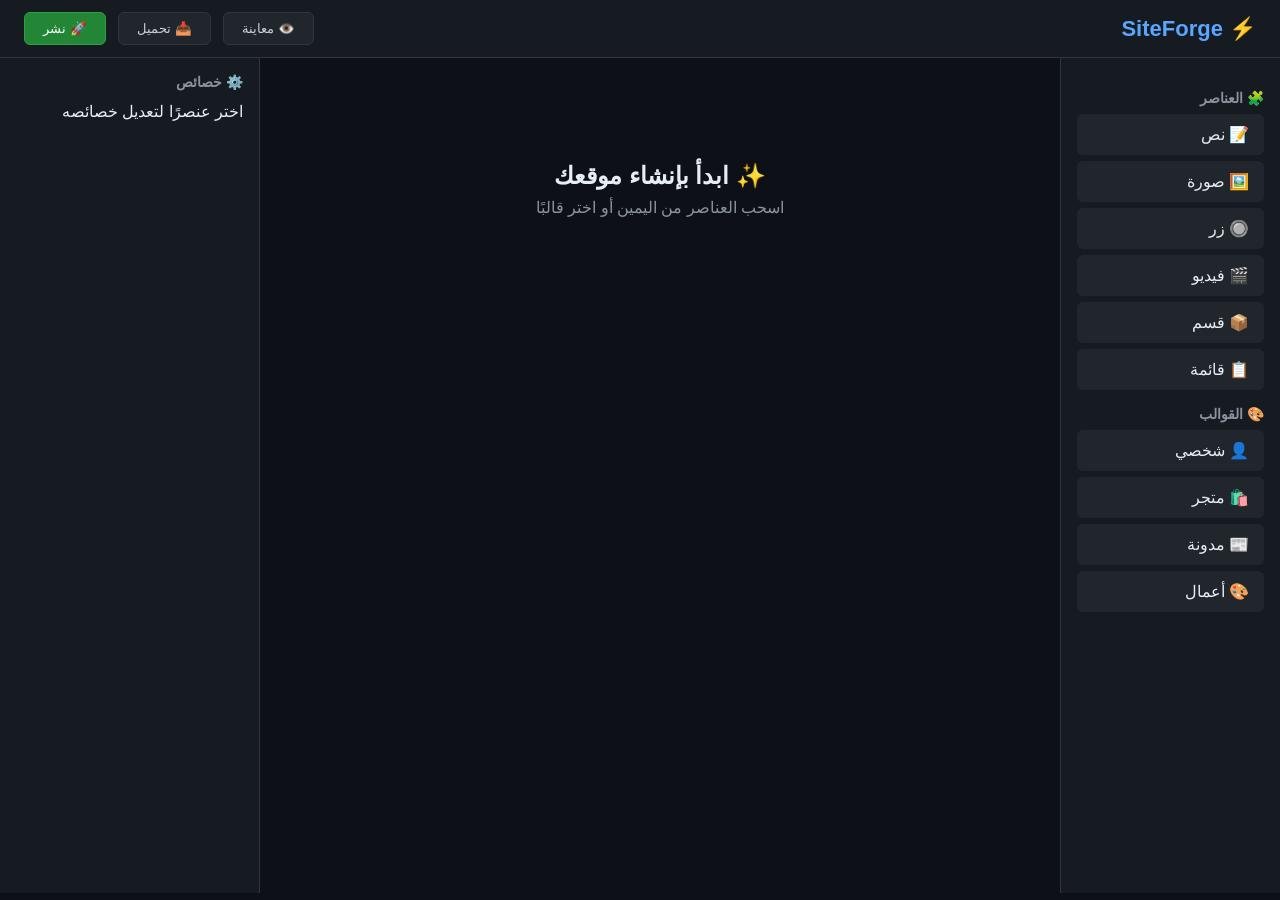
==== commit aeb8b972: "Add files via upload" ====
--- a/index.html
+++ b/index.html
@@ -1,797 +1,63 @@
 <!DOCTYPE html>
-<html lang="ar">
+<html lang="ar" dir="rtl">
 <head>
     <meta charset="UTF-8" />
     <meta name="viewport" content="width=device-width, initial-scale=1.0" />
-    <title>ECHO//WORLD - معاينة</title>
-    <style>
-        * { margin: 0; padding: 0; box-sizing: border-box; }
-        body {
-            background: #0a0a12;
-            color: #e0e0ff;
-            font-family: 'Segoe UI', system-ui, sans-serif;
-            overflow: hidden;
-            height: 100vh;
-            user-select: none;
-        }
-        #app {
-            width: 100vw;
-            height: 100vh;
-            position: relative;
-            background: radial-gradient(ellipse at center, #0d0d1a 0%, #000000 100%);
-        }
-        canvas {
-            position: fixed;
-            top: 0;
-            left: 0;
-            width: 100%;
-            height: 100%;
-            z-index: 0;
-        }
-        #world-container {
-            position: relative;
-            z-index: 1;
-            width: 100%;
-            height: 100%;
-            display: flex;
-            justify-content: center;
-            align-items: center;
-            pointer-events: none;
-        }
-        #island {
-            width: 200px;
-            height: 120px;
-            background: radial-gradient(ellipse at 30% 30%, #2a1f3d, #1a1028);
-            border-radius: 50% 50% 40% 40% / 30% 30% 60% 60%;
-            box-shadow: 0 0 40px rgba(100, 70, 200, 0.3), inset 0 -20px 40px rgba(0,0,0,0.8);
-            position: relative;
-            cursor: grab;
-            pointer-events: all;
-            transition: all 0.3s ease;
-            display: flex;
-            justify-content: center;
-            align-items: center;
-            flex-direction: column;
-        }
-        #island:hover {
-            transform: scale(1.05);
-            box-shadow: 0 0 80px rgba(150, 100, 255, 0.4);
-        }
-        .island-label {
-            color: rgba(200, 180, 255, 0.6);
-            font-size: 0.9rem;
-            font-family: 'Courier New', monospace;
-            letter-spacing: 2px;
-            text-shadow: 0 0 20px rgba(150, 100, 255, 0.3);
-        }
-        .island-emoji {
-            font-size: 2rem;
-            margin-bottom: 4px;
-        }
-        #island .glow {
-            position: absolute;
-            top: -20px;
-            left: 50%;
-            transform: translateX(-50%);
-            width: 60px;
-            height: 60px;
-            background: radial-gradient(circle, rgba(200, 180, 255, 0.2), transparent);
-            border-radius: 50%;
-            animation: pulseGlow 3s ease-in-out infinite;
-        }
-        @keyframes pulseGlow {
-            0%, 100% { opacity: 0.3; transform: translateX(-50%) scale(0.8); }
-            50% { opacity: 0.8; transform: translateX(-50%) scale(1.2); }
-        }
-        #echo-counter {
-            position: fixed;
-            bottom: 30px;
-            left: 30px;
-            background: rgba(20, 15, 40, 0.8);
-            backdrop-filter: blur(12px);
-            padding: 12px 24px;
-            border-radius: 30px;
-            border: 1px solid rgba(150, 100, 255, 0.2);
-            font-size: 0.9rem;
-            letter-spacing: 1px;
-            z-index: 10;
-            font-family: 'Courier New', monospace;
-        }
-        #echo-count { color: #b8a0ff; font-weight: bold; font-size: 1.4rem; }
-        #world-clock {
-            position: fixed;
-            top: 30px;
-            right: 30px;
-            font-size: 1.2rem;
-            font-family: 'Courier New', monospace;
-            color: rgba(200, 180, 255, 0.6);
-            background: rgba(10, 10, 30, 0.6);
-            backdrop-filter: blur(8px);
-            padding: 8px 16px;
-            border-radius: 20px;
-            border: 1px solid rgba(150, 100, 255, 0.1);
-            z-index: 10;
-        }
-        #system-messages {
-            position: fixed;
-            bottom: 100px;
-            left: 50%;
-            transform: translateX(-50%);
-            text-align: center;
-            color: rgba(200, 180, 255, 0.5);
-            font-size: 0.8rem;
-            font-family: 'Courier New', monospace;
-            letter-spacing: 2px;
-            opacity: 0;
-            transition: opacity 1s ease;
-            z-index: 5;
-            background: rgba(0,0,0,0.5);
-            padding: 10px 20px;
-            border-radius: 10px;
-            pointer-events: none;
-        }
-        #system-messages.visible { opacity: 1; }
-        #control-panel {
-            position: fixed;
-            bottom: 30px;
-            right: 30px;
-            z-index: 10;
-            display: flex;
-            flex-direction: column;
-            gap: 8px;
-        }
-        #reset-world, #games-trigger {
-            background: rgba(30, 20, 60, 0.8);
-            backdrop-filter: blur(8px);
-            border: 1px solid rgba(150, 100, 255, 0.2);
-            color: #a090d0;
-            padding: 10px 20px;
-            border-radius: 25px;
-            cursor: pointer;
-            font-family: 'Courier New', monospace;
-            font-size: 0.8rem;
-            transition: all 0.3s ease;
-        }
-        #reset-world:hover, #games-trigger:hover {
-            background: rgba(80, 50, 150, 0.4);
-            border-color: rgba(200, 150, 255, 0.4);
-            transform: scale(1.05);
-        }
-        .island-item {
-            position: absolute;
-            width: 120px;
-            height: 80px;
-            border-radius: 40% 40% 30% 30% / 20% 20% 50% 50%;
-            display: flex;
-            flex-direction: column;
-            justify-content: center;
-            align-items: center;
-            cursor: grab;
-            transition: all 0.3s ease;
-            pointer-events: all;
-            font-size: 0.7rem;
-            text-shadow: 0 0 20px currentColor33;
-            box-shadow: 0 0 30px currentColor11;
-            opacity: 0;
-            transform: scale(0) rotate(360deg);
-            animation: islandAppear 0.8s ease forwards;
-        }
-        .island-item:hover {
-            transform: scale(1.1) !important;
-            box-shadow: 0 0 60px currentColor55 !important;
-        }
-        @keyframes islandAppear {
-            0% { opacity: 0; transform: scale(0) rotate(360deg); }
-            100% { opacity: 1; transform: scale(1) rotate(0deg); }
-        }
-        .island-icon { font-size: 1.8rem; margin-bottom: 4px; }
-        .island-name { font-size: 0.6rem; opacity: 0.8; letter-spacing: 1px; }
-        #games-panel {
-            position: fixed;
-            top: 50%;
-            left: 50%;
-            transform: translate(-50%, -50%) scale(0);
-            background: rgba(10, 10, 30, 0.95);
-            backdrop-filter: blur(20px);
-            border: 1px solid rgba(150, 100, 255, 0.3);
-            border-radius: 20px;
-            padding: 30px;
-            z-index: 1000;
-            max-width: 500px;
-            width: 90%;
-            transition: all 0.4s cubic-bezier(0.34, 1.56, 0.64, 1);
-            pointer-events: none;
-            font-family: 'Courier New', monospace;
-            max-height: 80vh;
-            overflow-y: auto;
-        }
-        #games-panel.open {
-            transform: translate(-50%, -50%) scale(1);
-            pointer-events: all;
-        }
-        #games-panel h2 {
-            color: #b8a0ff;
-            text-align: center;
-            margin-bottom: 20px;
-        }
-        .game-btn {
-            background: rgba(30, 20, 60, 0.6);
-            border: 1px solid rgba(150, 100, 255, 0.2);
-            border-radius: 12px;
-            padding: 15px;
-            color: #d0c0ff;
-            cursor: pointer;
-            transition: all 0.3s ease;
-            text-align: left;
-            font-family: 'Courier New', monospace;
-            width: 100%;
-            margin-bottom: 10px;
-        }
-        .game-btn:hover {
-            background: rgba(80, 50, 150, 0.4);
-            border-color: rgba(200, 150, 255, 0.4);
-            transform: scale(1.02);
-        }
-        .game-btn .row {
-            display: flex;
-            align-items: center;
-            gap: 12px;
-        }
-        .game-btn .icon { font-size: 1.8rem; }
-        .game-btn .name { font-weight: bold; }
-        .game-btn .desc { font-size: 0.8rem; opacity: 0.6; }
-        .game-btn .reward { font-size: 0.7rem; opacity: 0.4; margin-top: 4px; }
-        #close-games {
-            margin-top: 20px;
-            width: 100%;
-            padding: 12px;
-            background: rgba(60, 40, 120, 0.3);
-            border: 1px solid rgba(150, 100, 255, 0.2);
-            border-radius: 10px;
-            color: #a090d0;
-            cursor: pointer;
-            font-family: 'Courier New', monospace;
-            transition: all 0.3s ease;
-        }
-        #close-games:hover {
-            background: rgba(60, 40, 120, 0.5);
-        }
-        #programming-blocks {
-            position: fixed;
-            bottom: 100px;
-            left: 50%;
-            transform: translateX(-50%);
-            display: flex;
-            gap: 10px;
-            background: rgba(10, 10, 30, 0.9);
-            padding: 20px;
-            border-radius: 15px;
-            border: 1px solid rgba(150, 100, 255, 0.2);
-            z-index: 100;
-            flex-wrap: wrap;
-            justify-content: center;
-            max-width: 90%;
-        }
-        .block-btn {
-            background: rgba(60, 40, 120, 0.5);
-            border: 1px solid rgba(150, 100, 255, 0.3);
-            padding: 10px 20px;
-            border-radius: 8px;
-            color: #d0c0ff;
-            cursor: pointer;
-            font-family: 'Courier New', monospace;
-            transition: all 0.3s ease;
-        }
-        .block-btn:hover {
-            background: rgba(100, 80, 200, 0.6);
-            transform: scale(1.05);
-        }
-        @media (max-width: 768px) {
-            #island { width: 140px; height: 90px; }
-            #echo-counter { font-size: 0.7rem; padding: 8px 16px; }
-            #world-clock { font-size: 0.9rem; padding: 6px 12px; }
-            .island-item { width: 80px; height: 60px; }
-            .island-icon { font-size: 1.2rem; }
-        }
-    </style>
+    <title>SiteForge - محرر المواقع</title>
+    <link rel="stylesheet" href="style.css" />
 </head>
 <body>
-    <div id="app">
-        <canvas id="universe"></canvas>
-        
-        <div id="world-container">
-            <div id="island">
-                <div class="glow"></div>
-                <div class="island-emoji">✨</div>
-                <div class="island-label">المسني</div>
+
+    <!-- الشريط العلوي -->
+    <header class="toolbar">
+        <div class="logo">⚡ SiteForge</div>
+        <div class="actions">
+            <button onclick="previewSite()">👁️ معاينة</button>
+            <button onclick="exportHTML()">📥 تحميل</button>
+            <button onclick="publishToGitHub()" class="publish">🚀 نشر</button>
+        </div>
+    </header>
+
+    <!-- المحرر -->
+    <div class="editor">
+        <!-- لوحة العناصر -->
+        <aside class="sidebar">
+            <h3>🧩 العناصر</h3>
+            <div class="elements">
+                <div draggable="true" data-type="text" onclick="addElement('text')">📝 نص</div>
+                <div draggable="true" data-type="image" onclick="addElement('image')">🖼️ صورة</div>
+                <div draggable="true" data-type="button" onclick="addElement('button')">🔘 زر</div>
+                <div draggable="true" data-type="video" onclick="addElement('video')">🎬 فيديو</div>
+                <div draggable="true" data-type="section" onclick="addElement('section')">📦 قسم</div>
+                <div draggable="true" data-type="menu" onclick="addElement('menu')">📋 قائمة</div>
             </div>
-            
-            <div id="echo-counter">
-                <span id="echo-count">0</span> أثر
+
+            <h3>🎨 القوالب</h3>
+            <div class="templates">
+                <div onclick="loadTemplate('personal')">👤 شخصي</div>
+                <div onclick="loadTemplate('store')">🛍️ متجر</div>
+                <div onclick="loadTemplate('blog')">📰 مدونة</div>
+                <div onclick="loadTemplate('portfolio')">🎨 أعمال</div>
             </div>
-            
-            <div id="world-clock">🌙 00:00</div>
-            
-            <div id="system-messages">🌌 الكون ينتظر بصمت...</div>
-        </div>
-        
-        <div id="control-panel">
-            <button id="reset-world">⟳ إعادة التشكيل</button>
-            <button id="games-trigger">🎮 الألعاب</button>
-        </div>
-        
-        <div id="games-panel">
-            <h2>🎮 بوابة الألعاب</h2>
-            <div id="games-grid"></div>
-            <button id="close-games">✕ إغلاق البوابة</button>
-        </div>
+        </aside>
+
+        <!-- منطقة العمل -->
+        <main class="canvas" id="canvas">
+            <div class="empty-state">
+                <h2>✨ ابدأ بإنشاء موقعك</h2>
+                <p>اسحب العناصر من اليمين أو اختر قالبًا</p>
+            </div>
+        </main>
+
+        <!-- خصائص العنصر -->
+        <aside class="properties" id="properties">
+            <h3>⚙️ خصائص</h3>
+            <div id="propertyPanel">
+                <p>اختر عنصرًا لتعديل خصائصه</p>
+            </div>
+        </aside>
     </div>
 
-    <script>
-        // ==================== البيانات ====================
-        const GAMES = {
-            gravity: { name: 'الجاذبية', icon: '🌌', desc: 'حرك الكوكب للوصول للبوابة', reward: 3 },
-            shadows: { name: 'الظلال', icon: '🌓', desc: 'حرك الضوء لكشف الطريق', reward: 2 },
-            escape: { name: 'الهروب', icon: '🚪', desc: 'الغرفة تتغير كل ثانية', reward: 4 },
-            memory: { name: 'الذاكرة', icon: '🧠', desc: 'أعد ترتيب العالم المخفي', reward: 3 },
-            programming: { name: 'البرمجة', icon: '⚙️', desc: 'ابني المسار بالقطع المنطقية', reward: 5 }
-        };
-
-        const ISLAND_TYPES = [
-            { name: 'جزيرة الضوء', icon: '✨', color: '#ffd700' },
-            { name: 'مدينة الأشباح', icon: '👻', color: '#7b68ee' },
-            { name: 'الغابة', icon: '🌲', color: '#2e8b57' },
-            { name: 'المحيط', icon: '🌊', color: '#1e90ff' },
-            { name: 'القمر', icon: '🌙', color: '#f0e68c' },
-            { name: 'المختبر', icon: '🧪', color: '#9370db' },
-            { name: 'المنطقة السرية', icon: '🌀', color: '#ff4500' }
-        ];
-
-        // ==================== العالم ====================
-        class EchoWorld {
-            constructor() {
-                this.echoCount = 0;
-                this.discovered = new Set();
-                this.clock = document.getElementById('world-clock');
-                this.echoDisplay = document.getElementById('echo-count');
-                this.messages = document.getElementById('system-messages');
-                this.island = document.getElementById('island');
-                this.canvas = document.getElementById('universe');
-                this.ctx = this.canvas.getContext('2d');
-                this.mouseX = 0.5;
-                this.mouseY = 0.5;
-                this.islands = [];
-                this.gamesPanel = document.getElementById('games-panel');
-                
-                this.init();
-            }
-            
-            init() {
-                this.resizeCanvas();
-                window.addEventListener('resize', () => this.resizeCanvas());
-                this.setupEvents();
-                this.startClock();
-                this.generateStars();
-                this.animate();
-                this.loadEchoes();
-                this.spawnIslands();
-                this.setupGames();
-                
-                setTimeout(() => {
-                    this.showMessage('🌌 الكون ينتظر بصمت...');
-                }, 500);
-            }
-            
-            resizeCanvas() {
-                this.canvas.width = window.innerWidth;
-                this.canvas.height = window.innerHeight;
-                if (this.stars) this.generateStars();
-            }
-            
-            setupEvents() {
-                this.island.addEventListener('click', () => {
-                    if (!this.discovered.has('first_island')) {
-                        this.discovered.add('first_island');
-                        this.addEcho();
-                        this.showMessage('🌴 اكتشفت الجزيرة الأولى!');
-                        this.island.style.transform = 'scale(1.3)';
-                        setTimeout(() => {
-                            this.island.style.transform = '';
-                        }, 600);
-                        
-                        // إظهار الجزر
-                        document.querySelectorAll('.island-item').forEach((el, i) => {
-                            setTimeout(() => {
-                                el.style.opacity = '1';
-                                el.style.transform = 'scale(1) rotate(0deg)';
-                            }, 500 + i * 300);
-                        });
-                    }
-                });
-                
-                document.getElementById('reset-world').addEventListener('click', () => {
-                    this.resetWorld();
-                });
-                
-                document.getElementById('games-trigger').addEventListener('click', () => {
-                    this.toggleGames();
-                });
-                
-                document.getElementById('close-games').addEventListener('click', () => {
-                    this.closeGames();
-                });
-                
-                document.addEventListener('mousemove', (e) => {
-                    this.mouseX = e.clientX / window.innerWidth;
-                    this.mouseY = e.clientY / window.innerHeight;
-                });
-            }
-            
-            generateStars() {
-                this.stars = [];
-                const count = Math.min(Math.floor((window.innerWidth * window.innerHeight) / 2000), 300);
-                for (let i = 0; i < count; i++) {
-                    this.stars.push({
-                        x: Math.random() * this.canvas.width,
-                        y: Math.random() * this.canvas.height,
-                        radius: Math.random() * 1.5 + 0.5,
-                        speed: Math.random() * 0.3 + 0.1,
-                        phase: Math.random() * Math.PI * 2
-                    });
-                }
-            }
-            
-            startClock() {
-                this.updateClock();
-                setInterval(() => this.updateClock(), 1000);
-            }
-            
-            updateClock() {
-                const now = new Date();
-                const h = String(now.getHours()).padStart(2, '0');
-                const m = String(now.getMinutes()).padStart(2, '0');
-                const time = `${h}:${m}`;
-                
-                let icon = '🌙';
-                const hour = parseInt(h);
-                if (hour >= 6 && hour < 12) icon = '☀️';
-                else if (hour >= 12 && hour < 18) icon = '🌆';
-                else if (hour >= 18 && hour < 23) icon = '🌅';
-                else icon = '🌙';
-                
-                this.clock.textContent = `${icon} ${time}`;
-                
-                // أحداث زمنية
-                if (time === '23:00' || time === '23:01') {
-                    this.showMessage('🌕 القمر الأحمر يظهر...');
-                    this.addEcho();
-                }
-                if (time === '03:00' || time === '03:01') {
-                    this.showMessage('🌀 المنطقة السرية تفتح...');
-                    this.addEcho();
-                }
-            }
-            
-            spawnIslands() {
-                const container = document.getElementById('world-container');
-                
-                ISLAND_TYPES.forEach((type, index) => {
-                    const el = document.createElement('div');
-                    el.className = 'island-item';
-                    el.dataset.index = index;
-                    el.dataset.revealed = 'false';
-                    el.innerHTML = `
-                        <span class="island-icon">${type.icon}</span>
-                        <span class="island-name">${type.name}</span>
-                    `;
-                    
-                    const x = 15 + Math.random() * 70;
-                    const y = 15 + Math.random() * 70;
-                    
-                    el.style.cssText = `
-                        position: absolute;
-                        width: 120px;
-                        height: 80px;
-                        background: radial-gradient(ellipse at 30% 30%, ${type.color}33, rgba(20,15,40,0.9));
-                        border-radius: 40% 40% 30% 30% / 20% 20% 50% 50%;
-                        border: 1px solid ${type.color}44;
-                        display: flex;
-                        flex-direction: column;
-                        justify-content: center;
-                        align-items: center;
-                        cursor: grab;
-                        transition: all 0.3s ease;
-                        pointer-events: all;
-                        font-size: 0.7rem;
-                        color: ${type.color};
-                        text-shadow: 0 0 20px ${type.color}33;
-                        box-shadow: 0 0 30px ${type.color}11;
-                        left: ${x}%;
-                        top: ${y}%;
-                        opacity: 0;
-                        transform: scale(0) rotate(${Math.random() * 360}deg);
-                        animation-delay: ${2000 + index * 400}ms;
-                    `;
-                    
-                    el.addEventListener('click', () => {
-                        if (el.dataset.revealed === 'true') return;
-                        el.dataset.revealed = 'true';
-                        this.addEcho();
-                        this.showMessage(`🗺️ اكتشفت ${type.name} ${type.icon}`);
-                        el.style.transform = 'scale(1.3)';
-                        el.style.boxShadow = `0 0 80px ${type.color}66`;
-                        setTimeout(() => {
-                            el.style.transform = 'scale(1)';
-                        }, 600);
-                    });
-                    
-                    // سحب الجزر
-                    let dragged = false;
-                    let offsetX, offsetY;
-                    
-                    el.addEventListener('mousedown', (e) => {
-                        dragged = true;
-                        const rect = el.getBoundingClientRect();
-                        offsetX = e.clientX - rect.left;
-                        offsetY = e.clientY - rect.top;
-                        el.style.cursor = 'grabbing';
-                        el.style.zIndex = '100';
-                        el.style.position = 'fixed';
-                    });
-                    
-                    document.addEventListener('mousemove', (e) => {
-                        if (!dragged) return;
-                        el.style.left = `${e.clientX - offsetX}px`;
-                        el.style.top = `${e.clientY - offsetY}px`;
-                    });
-                    
-                    document.addEventListener('mouseup', () => {
-                        if (dragged) {
-                            dragged = false;
-                            el.style.cursor = 'grab';
-                            el.style.zIndex = '1';
-                        }
-                    });
-                    
-                    container.appendChild(el);
-                    this.islands.push(el);
-                });
-            }
-            
-            setupGames() {
-                const grid = document.getElementById('games-grid');
-                grid.innerHTML = '';
-                
-                Object.entries(GAMES).forEach(([key, game]) => {
-                    const btn = document.createElement('button');
-                    btn.className = 'game-btn';
-                    btn.innerHTML = `
-                        <div class="row">
-                            <span class="icon">${game.icon}</span>
-                            <div>
-                                <div class="name">${game.name}</div>
-                                <div class="desc">${game.desc}</div>
-                                <div class="reward">+${game.reward} آثار</div>
-                            </div>
-                        </div>
-                    `;
-                    btn.addEventListener('click', () => this.startGame(key, game));
-                    grid.appendChild(btn);
-                });
-            }
-            
-            toggleGames() {
-                this.gamesPanel.classList.toggle('open');
-                if (this.gamesPanel.classList.contains('open')) {
-                    this.showMessage('🎮 فتحت بوابة الألعاب...');
-                }
-            }
-            
-            closeGames() {
-                this.gamesPanel.classList.remove('open');
-            }
-            
-            startGame(gameId, game) {
-                this.closeGames();
-                this.showMessage(`🎯 بدأت لعبة ${game.name}...`);
-                this.addEcho();
-                
-                // شريط تقدم
-                const container = document.createElement('div');
-                container.style.cssText = `
-                    position: fixed; bottom: 180px; left: 50%;
-                    transform: translateX(-50%);
-                    width: 300px; max-width: 80%;
-                    background: rgba(30,20,60,0.8);
-                    border-radius: 20px; padding: 4px;
-                    border: 1px solid rgba(150,100,255,0.2);
-                    z-index: 100;
-                `;
-                const bar = document.createElement('div');
-                bar.style.cssText = `
-                    height: 8px;
-                    background: linear-gradient(90deg, #7b68ee, #b8a0ff);
-                    border-radius: 20px;
-                    width: 0%;
-                    transition: width 0.1s ease;
-                `;
-                container.appendChild(bar);
-                document.body.appendChild(container);
-                
-                let progress = 0;
-                const duration = 2000 + Math.random() * 2000;
-                const interval = setInterval(() => {
-                    progress += 5;
-                    bar.style.width = `${Math.min(progress, 100)}%`;
-                }, duration / 20);
-                
-                setTimeout(() => {
-                    clearInterval(interval);
-                    const win = Math.random() > 0.3;
-                    if (win) {
-                        const reward = game.reward + Math.floor(Math.random() * 2);
-                        this.showMessage(`🏆 فزت! +${reward} آثار`);
-                        for (let i = 0; i < reward; i++) this.addEcho();
-                    } else {
-                        this.showMessage(`💪 قريب... حاول مجددًا`);
-                        this.addEcho();
-                    }
-                    container.remove();
-                    
-                    // لعبة البرمجة
-                    if (gameId === 'programming' && win) {
-                        this.showProgrammingGame();
-                    }
-                    
-                    setTimeout(() => this.toggleGames(), 1000);
-                }, duration + 500);
-            }
-            
-            showProgrammingGame() {
-                const blocks = ['START', 'MOVE', 'TURN', 'JUMP', 'GOAL'];
-                const container = document.createElement('div');
-                container.id = 'programming-blocks';
-                container.innerHTML = `
-                    <div style="width:100%;text-align:center;color:rgba(200,180,255,0.6);font-size:0.8rem;margin-bottom:8px;">
-                        ⚙️ ابني المسار: START → MOVE → MOVE → TURN → MOVE → GOAL
-                    </div>
-                `;
-                
-                blocks.forEach(block => {
-                    const btn = document.createElement('button');
-                    btn.className = 'block-btn';
-                    btn.textContent = block;
-                    btn.addEventListener('click', () => {
-                        btn.style.background = 'rgba(100,80,200,0.6)';
-                        this.showMessage(`📦 وضعت: ${block}`);
-                        this.addEcho();
-                        setTimeout(() => {
-                            btn.style.background = '';
-                        }, 500);
-                    });
-                    container.appendChild(btn);
-                });
-                
-                const close = document.createElement('button');
-                close.className = 'block-btn';
-                close.textContent = '✕ إغلاق';
-                close.style.background = 'rgba(60,40,120,0.3)';
-                close.addEventListener('click', () => container.remove());
-                container.appendChild(close);
-                
-                document.body.appendChild(container);
-            }
-            
-            addEcho() {
-                this.echoCount++;
-                this.echoDisplay.textContent = this.echoCount;
-                this.saveEchoes();
-            }
-            
-            saveEchoes() {
-                try {
-                    localStorage.setItem('echo_world_data', JSON.stringify({
-                        count: this.echoCount,
-                        discovered: Array.from(this.discovered)
-                    }));
-                } catch(e) {}
-            }
-            
-            loadEchoes() {
-                try {
-                    const data = JSON.parse(localStorage.getItem('echo_world_data'));
-                    if (data) {
-                        this.echoCount = data.count || 0;
-                        this.discovered = new Set(data.discovered || []);
-                        this.echoDisplay.textContent = this.echoCount;
-                        if (this.discovered.size > 0) {
-                            this.showMessage(`👣 مرحبًا بعودتك... لديك ${this.echoCount} أثر`);
-                        }
-                    }
-                } catch(e) {}
-            }
-            
-            resetWorld() {
-                this.echoCount = 0;
-                this.discovered.clear();
-                this.echoDisplay.textContent = '0';
-                localStorage.removeItem('echo_world_data');
-                this.showMessage('🌀 أعيد تشكيل العالم...');
-                
-                this.islands.forEach(el => {
-                    el.dataset.revealed = 'false';
-                    el.style.transform = 'scale(1)';
-                    el.style.boxShadow = '';
-                    const x = 15 + Math.random() * 70;
-                    const y = 15 + Math.random() * 70;
-                    el.style.left = `${x}%`;
-                    el.style.top = `${y}%`;
-                });
-            }
-            
-            showMessage(text) {
-                this.messages.textContent = text;
-                this.messages.classList.add('visible');
-                clearTimeout(this.msgTimeout);
-                this.msgTimeout = setTimeout(() => {
-                    this.messages.classList.remove('visible');
-                }, 3000);
-            }
-            
-            animate() {
-                this.draw();
-                requestAnimationFrame(() => this.animate());
-            }
-            
-            draw() {
-                const ctx = this.ctx;
-                const w = this.canvas.width;
-                const h = this.canvas.height;
-                
-                ctx.clearRect(0, 0, w, h);
-                
-                this.stars.forEach(star => {
-                    const opacity = 0.5 + 0.5 * Math.sin(Date.now() / 1000 * star.speed + star.phase);
-                    ctx.beginPath();
-                    ctx.arc(star.x, star.y, star.radius, 0, Math.PI * 2);
-                    ctx.fillStyle = `rgba(200, 180, 255, ${opacity * 0.6})`;
-                    ctx.fill();
-                    
-                    if (star.radius > 1.2) {
-                        ctx.shadowColor = 'rgba(150, 100, 255, 0.2)';
-                        ctx.shadowBlur = 10;
-                        ctx.fill();
-                        ctx.shadowBlur = 0;
-                    }
-                });
-                
-                const grad = ctx.createRadialGradient(
-                    w * this.mouseX, h * this.mouseY, 0,
-                    w * this.mouseX, h * this.mouseY, w * 0.6
-                );
-                grad.addColorStop(0, `rgba(100, 50, 150, ${0.02 + 0.02 * Math.sin(Date.now() / 5000)})`);
-                grad.addColorStop(1, 'rgba(0,0,0,0)');
-                ctx.fillStyle = grad;
-                ctx.fillRect(0, 0, w, h);
-            }
-        }
-
-        // ==================== التشغيل ====================
-        document.addEventListener('DOMContentLoaded', () => {
-            const world = new EchoWorld();
-            window.world = world;
-            
-            // محاكاة زوار سابقين
-            setTimeout(() => {
-                if (world.echoCount === 0) {
-                    const visitors = Math.floor(Math.random() * 3) + 1;
-                    if (visitors > 1) {
-                        world.showMessage(`👥 ${visitors} زوار سبقوك...`);
-                        for (let i = 0; i < visitors; i++) world.addEcho();
-                    }
-                }
-            }, 2000);
-        });
-    </script>
+    <script src="script.js"></script>
 </body>
-</html>
+</html>
--- a/style.css
+++ b/style.css
@@ -0,0 +1,182 @@
+* {
+    margin: 0;
+    padding: 0;
+    box-sizing: border-box;
+    font-family: 'Segoe UI', Tahoma, Geneva, Verdana, sans-serif;
+}
+
+body {
+    background: #0d1117;
+    color: #e6edf3;
+    height: 100vh;
+    overflow: hidden;
+}
+
+/* الشريط العلوي */
+.toolbar {
+    background: #161b22;
+    padding: 12px 24px;
+    display: flex;
+    justify-content: space-between;
+    align-items: center;
+    border-bottom: 1px solid #30363d;
+}
+
+.logo {
+    font-size: 22px;
+    font-weight: bold;
+    color: #58a6ff;
+}
+
+.actions button {
+    background: #21262d;
+    border: 1px solid #30363d;
+    color: #c9d1d9;
+    padding: 8px 18px;
+    border-radius: 6px;
+    cursor: pointer;
+    margin-right: 8px;
+    transition: 0.3s;
+}
+
+.actions button:hover {
+    background: #30363d;
+}
+
+.actions .publish {
+    background: #238636;
+    border-color: #2ea043;
+    color: white;
+}
+
+.actions .publish:hover {
+    background: #2ea043;
+}
+
+/* المحرر */
+.editor {
+    display: flex;
+    height: calc(100vh - 65px);
+}
+
+/* الشريط الجانبي */
+.sidebar {
+    width: 220px;
+    background: #161b22;
+    padding: 16px;
+    border-left: 1px solid #30363d;
+    overflow-y: auto;
+}
+
+.sidebar h3 {
+    font-size: 14px;
+    color: #8b949e;
+    margin: 16px 0 8px;
+    text-transform: uppercase;
+}
+
+.elements div, .templates div {
+    background: #21262d;
+    padding: 10px 14px;
+    margin-bottom: 6px;
+    border-radius: 6px;
+    cursor: grab;
+    transition: 0.2s;
+    border: 1px solid transparent;
+    user-select: none;
+}
+
+.elements div:hover, .templates div:hover {
+    background: #30363d;
+    border-color: #58a6ff;
+}
+
+/* منطقة العمل */
+.canvas {
+    flex: 1;
+    background: #0d1117;
+    padding: 24px;
+    overflow-y: auto;
+    display: flex;
+    justify-content: center;
+    align-items: flex-start;
+}
+
+.empty-state {
+    text-align: center;
+    color: #8b949e;
+    margin-top: 80px;
+}
+
+.empty-state h2 {
+    color: #e6edf3;
+    margin-bottom: 8px;
+}
+
+/* خصائص العنصر */
+.properties {
+    width: 260px;
+    background: #161b22;
+    padding: 16px;
+    border-right: 1px solid #30363d;
+    overflow-y: auto;
+}
+
+.properties h3 {
+    font-size: 14px;
+    color: #8b949e;
+    margin-bottom: 12px;
+    text-transform: uppercase;
+}
+
+#propertyPanel input,
+#propertyPanel select,
+#propertyPanel textarea {
+    width: 100%;
+    padding: 8px;
+    margin-bottom: 8px;
+    background: #0d1117;
+    border: 1px solid #30363d;
+    color: #e6edf3;
+    border-radius: 4px;
+}
+
+/* العناصر المضافة في الكانفاس */
+.element-item {
+    background: #161b22;
+    border: 1px solid #30363d;
+    border-radius: 8px;
+    padding: 12px 16px;
+    margin-bottom: 12px;
+    cursor: pointer;
+    transition: 0.2s;
+    position: relative;
+}
+
+.element-item:hover {
+    border-color: #58a6ff;
+}
+
+.element-item.selected {
+    border-color: #58a6ff;
+    box-shadow: 0 0 0 2px rgba(88, 166, 255, 0.3);
+}
+
+.element-item .delete-btn {
+    position: absolute;
+    top: -8px;
+    left: -8px;
+    background: #da3633;
+    color: white;
+    border: none;
+    border-radius: 50%;
+    width: 22px;
+    height: 22px;
+    cursor: pointer;
+    font-size: 12px;
+    display: none;
+}
+
+.element-item:hover .delete-btn {
+    display: block;
+}
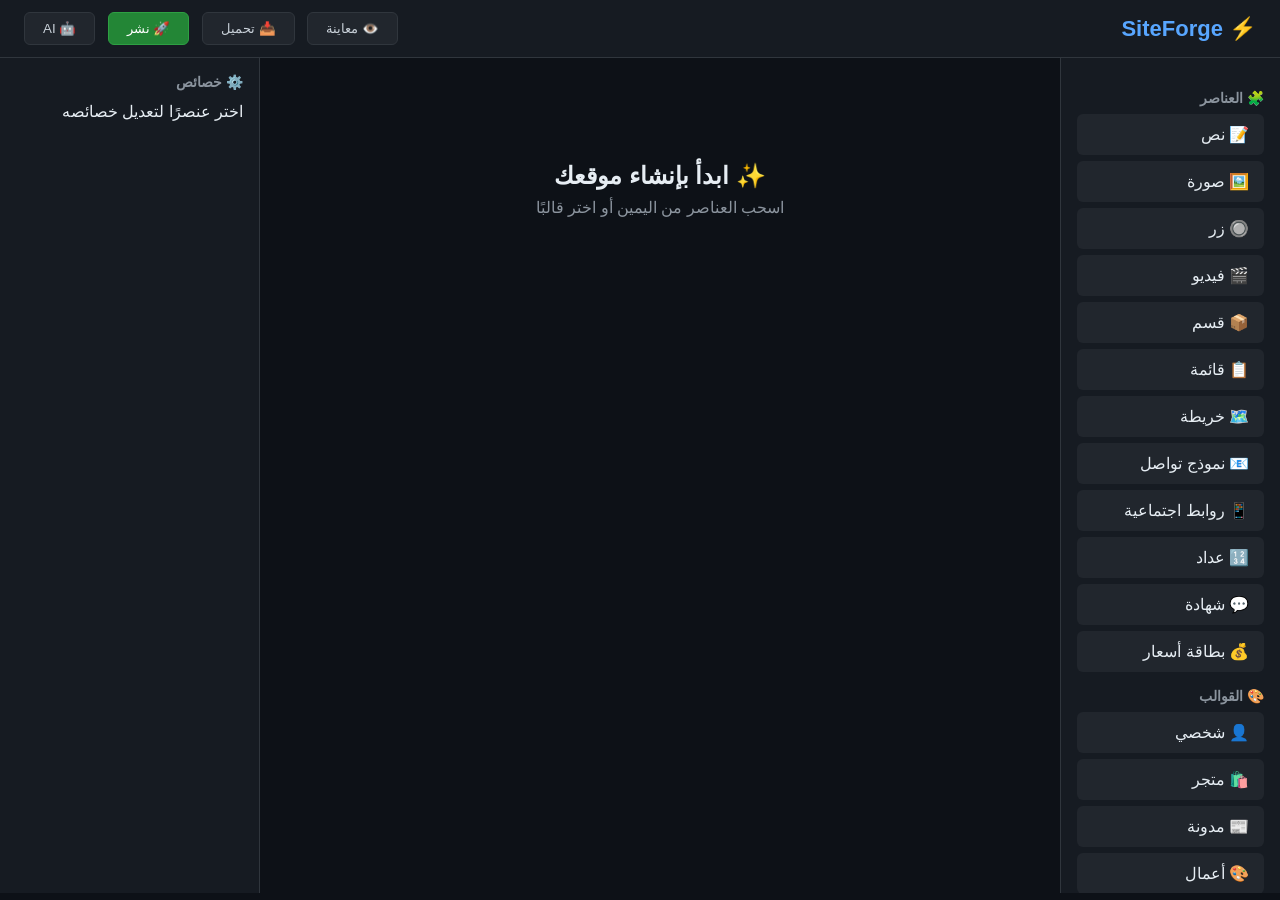
==== commit 62301b16: "Enhance index.html with AI Builder and meta tags" ====
--- a/index.html
+++ b/index.html
@@ -2,8 +2,10 @@
 <html lang="ar" dir="rtl">
 <head>
     <meta charset="UTF-8" />
-    <meta name="viewport" content="width=device-width, initial-scale=1.0" />
-    <title>SiteForge - محرر المواقع</title>
+    <meta name="viewport" content="width=device-width, initial-scale=1.0, maximum-scale=1.0, user-scalable=no" />
+    <meta name="theme-color" content="#0d1117" />
+    <meta name="apple-mobile-web-app-capable" content="yes" />
+    <title>SiteForge - محرر المواقع الذكي</title>
     <link rel="stylesheet" href="style.css" />
 </head>
 <body>
@@ -15,6 +17,7 @@
             <button onclick="previewSite()">👁️ معاينة</button>
             <button onclick="exportHTML()">📥 تحميل</button>
             <button onclick="publishToGitHub()" class="publish">🚀 نشر</button>
+            <button onclick="showAIBuilder()" class="ai-btn">🤖 AI</button>
         </div>
     </header>
 
@@ -30,6 +33,12 @@
                 <div draggable="true" data-type="video" onclick="addElement('video')">🎬 فيديو</div>
                 <div draggable="true" data-type="section" onclick="addElement('section')">📦 قسم</div>
                 <div draggable="true" data-type="menu" onclick="addElement('menu')">📋 قائمة</div>
+                <div draggable="true" data-type="map" onclick="addElement('map')">🗺️ خريطة</div>
+                <div draggable="true" data-type="contact" onclick="addElement('contact')">📧 نموذج تواصل</div>
+                <div draggable="true" data-type="social" onclick="addElement('social')">📱 روابط اجتماعية</div>
+                <div draggable="true" data-type="counter" onclick="addElement('counter')">🔢 عداد</div>
+                <div draggable="true" data-type="testimonial" onclick="addElement('testimonial')">💬 شهادة</div>
+                <div draggable="true" data-type="pricing" onclick="addElement('pricing')">💰 بطاقة أسعار</div>
             </div>
 
             <h3>🎨 القوالب</h3>
@@ -38,6 +47,15 @@
                 <div onclick="loadTemplate('store')">🛍️ متجر</div>
                 <div onclick="loadTemplate('blog')">📰 مدونة</div>
                 <div onclick="loadTemplate('portfolio')">🎨 أعمال</div>
+                <div onclick="loadTemplate('restaurant')">🍽️ مطعم</div>
+                <div onclick="loadTemplate('landing')">🚀 صفحة هبوط</div>
+            </div>
+
+            <h3>💾 المشاريع</h3>
+            <div class="projects">
+                <button onclick="saveProject()" class="save-btn">💾 حفظ المشروع</button>
+                <button onclick="loadProject()" class="load-btn">📂 تحميل مشروع</button>
+                <button onclick="showAllProjects()" class="list-btn">📋 قائمة المشاريع</button>
             </div>
         </aside>
 
@@ -58,6 +76,30 @@
         </aside>
     </div>
 
+    <!-- نافذة AI Builder -->
+    <div id="aiModal" class="modal" style="display:none;">
+        <div class="modal-content">
+            <span class="close" onclick="closeAIModal()">&times;</span>
+            <h2>🤖 منشئ المواقع بالذكاء الاصطناعي</h2>
+            <p>اكتب وصفاً للموقع الذي تريد إنشاءه:</p>
+            <textarea id="aiPrompt" rows="5" placeholder="مثال: أريد موقعاً لمطعم سوري، ألوانه أسود وذهبي، وفيه قائمة طعام وزر واتساب، وصور للأكلات"></textarea>
+            <div class="ai-options">
+                <label>اختر نوع الموقع:</label>
+                <select id="aiSiteType">
+                    <option value="personal">شخصي</option>
+                    <option value="business">تجاري</option>
+                    <option value="restaurant">مطعم</option>
+                    <option value="portfolio">معرض أعمال</option>
+                    <option value="blog">مدونة</option>
+                    <option value="landing">صفحة هبوط</option>
+                    <option value="store">متجر</option>
+                </select>
+            </div>
+            <button onclick="generateWithAI()" class="generate-btn">🚀 إنشاء الموقع</button>
+            <div id="aiResult" style="margin-top:20px;"></div>
+        </div>
+    </div>
+
     <script src="script.js"></script>
 </body>
-</html>+</html>
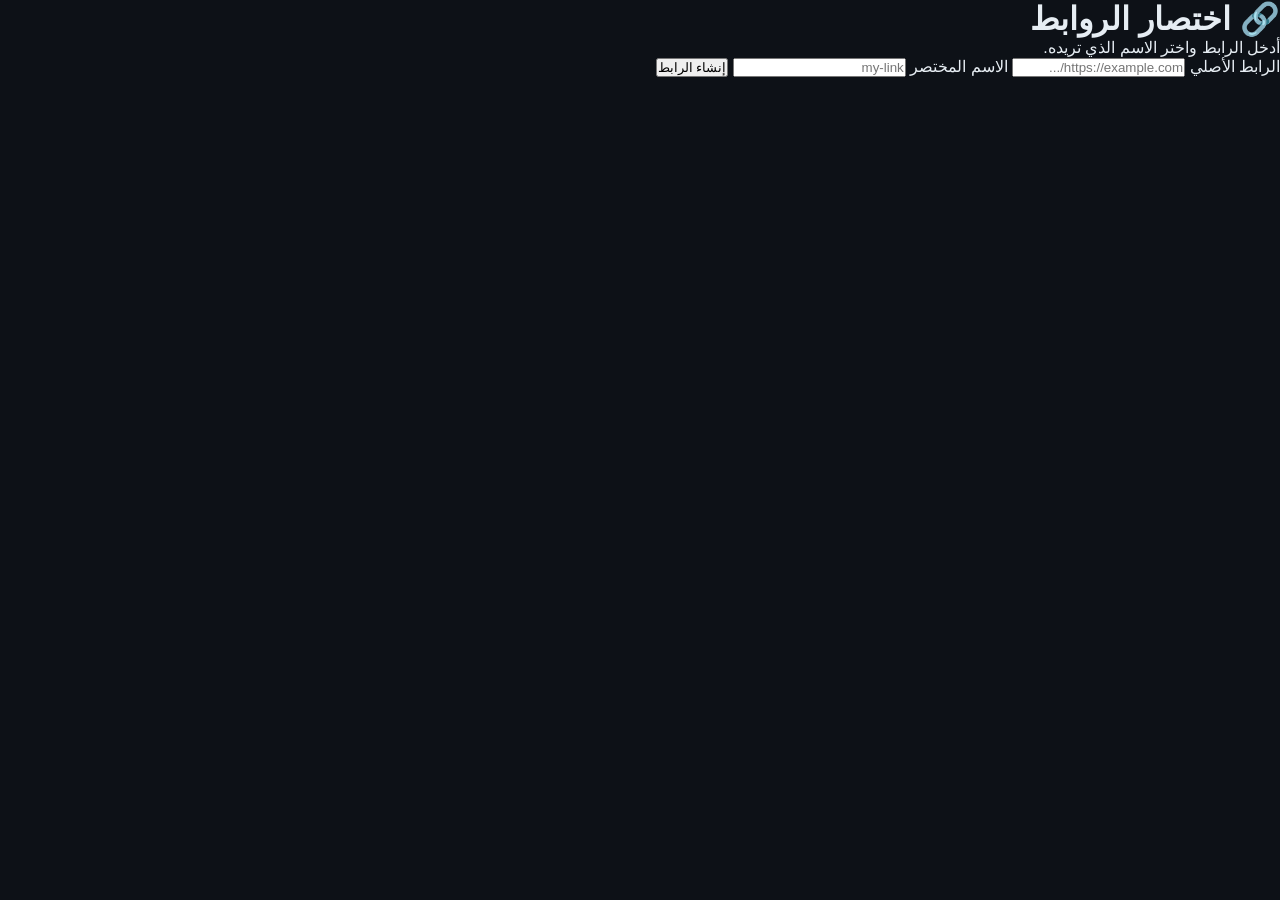
==== commit 60bfcd98: "Refactor index.html for link shortening feature" ====
--- a/index.html
+++ b/index.html
@@ -1,105 +1,58 @@
 <!DOCTYPE html>
 <html lang="ar" dir="rtl">
 <head>
-    <meta charset="UTF-8" />
-    <meta name="viewport" content="width=device-width, initial-scale=1.0, maximum-scale=1.0, user-scalable=no" />
-    <meta name="theme-color" content="#0d1117" />
-    <meta name="apple-mobile-web-app-capable" content="yes" />
-    <title>SiteForge - محرر المواقع الذكي</title>
-    <link rel="stylesheet" href="style.css" />
+    <meta charset="UTF-8">
+    <meta name="viewport" content="width=device-width, initial-scale=1.0">
+
+    <title>اختصار الروابط</title>
+
+    <link rel="stylesheet" href="style.css">
 </head>
+
 <body>
 
-    <!-- الشريط العلوي -->
-    <header class="toolbar">
-        <div class="logo">⚡ SiteForge</div>
-        <div class="actions">
-            <button onclick="previewSite()">👁️ معاينة</button>
-            <button onclick="exportHTML()">📥 تحميل</button>
-            <button onclick="publishToGitHub()" class="publish">🚀 نشر</button>
-            <button onclick="showAIBuilder()" class="ai-btn">🤖 AI</button>
+    <main class="container">
+
+        <div class="card">
+
+            <h1>🔗 اختصار الروابط</h1>
+
+            <p class="description">
+                أدخل الرابط واختر الاسم الذي تريده.
+            </p>
+
+            <label>
+                الرابط الأصلي
+            </label>
+
+            <input
+                id="originalUrl"
+                type="url"
+                placeholder="https://example.com/..."
+            >
+
+            <label>
+                الاسم المختصر
+            </label>
+
+            <input
+                id="shortName"
+                type="text"
+                placeholder="my-link"
+                autocomplete="off"
+            >
+
+            <button onclick="createLink()">
+                إنشاء الرابط
+            </button>
+
+            <div id="result" class="result"></div>
+
         </div>
-    </header>
 
-    <!-- المحرر -->
-    <div class="editor">
-        <!-- لوحة العناصر -->
-        <aside class="sidebar">
-            <h3>🧩 العناصر</h3>
-            <div class="elements">
-                <div draggable="true" data-type="text" onclick="addElement('text')">📝 نص</div>
-                <div draggable="true" data-type="image" onclick="addElement('image')">🖼️ صورة</div>
-                <div draggable="true" data-type="button" onclick="addElement('button')">🔘 زر</div>
-                <div draggable="true" data-type="video" onclick="addElement('video')">🎬 فيديو</div>
-                <div draggable="true" data-type="section" onclick="addElement('section')">📦 قسم</div>
-                <div draggable="true" data-type="menu" onclick="addElement('menu')">📋 قائمة</div>
-                <div draggable="true" data-type="map" onclick="addElement('map')">🗺️ خريطة</div>
-                <div draggable="true" data-type="contact" onclick="addElement('contact')">📧 نموذج تواصل</div>
-                <div draggable="true" data-type="social" onclick="addElement('social')">📱 روابط اجتماعية</div>
-                <div draggable="true" data-type="counter" onclick="addElement('counter')">🔢 عداد</div>
-                <div draggable="true" data-type="testimonial" onclick="addElement('testimonial')">💬 شهادة</div>
-                <div draggable="true" data-type="pricing" onclick="addElement('pricing')">💰 بطاقة أسعار</div>
-            </div>
-
-            <h3>🎨 القوالب</h3>
-            <div class="templates">
-                <div onclick="loadTemplate('personal')">👤 شخصي</div>
-                <div onclick="loadTemplate('store')">🛍️ متجر</div>
-                <div onclick="loadTemplate('blog')">📰 مدونة</div>
-                <div onclick="loadTemplate('portfolio')">🎨 أعمال</div>
-                <div onclick="loadTemplate('restaurant')">🍽️ مطعم</div>
-                <div onclick="loadTemplate('landing')">🚀 صفحة هبوط</div>
-            </div>
-
-            <h3>💾 المشاريع</h3>
-            <div class="projects">
-                <button onclick="saveProject()" class="save-btn">💾 حفظ المشروع</button>
-                <button onclick="loadProject()" class="load-btn">📂 تحميل مشروع</button>
-                <button onclick="showAllProjects()" class="list-btn">📋 قائمة المشاريع</button>
-            </div>
-        </aside>
-
-        <!-- منطقة العمل -->
-        <main class="canvas" id="canvas">
-            <div class="empty-state">
-                <h2>✨ ابدأ بإنشاء موقعك</h2>
-                <p>اسحب العناصر من اليمين أو اختر قالبًا</p>
-            </div>
-        </main>
-
-        <!-- خصائص العنصر -->
-        <aside class="properties" id="properties">
-            <h3>⚙️ خصائص</h3>
-            <div id="propertyPanel">
-                <p>اختر عنصرًا لتعديل خصائصه</p>
-            </div>
-        </aside>
-    </div>
-
-    <!-- نافذة AI Builder -->
-    <div id="aiModal" class="modal" style="display:none;">
-        <div class="modal-content">
-            <span class="close" onclick="closeAIModal()">&times;</span>
-            <h2>🤖 منشئ المواقع بالذكاء الاصطناعي</h2>
-            <p>اكتب وصفاً للموقع الذي تريد إنشاءه:</p>
-            <textarea id="aiPrompt" rows="5" placeholder="مثال: أريد موقعاً لمطعم سوري، ألوانه أسود وذهبي، وفيه قائمة طعام وزر واتساب، وصور للأكلات"></textarea>
-            <div class="ai-options">
-                <label>اختر نوع الموقع:</label>
-                <select id="aiSiteType">
-                    <option value="personal">شخصي</option>
-                    <option value="business">تجاري</option>
-                    <option value="restaurant">مطعم</option>
-                    <option value="portfolio">معرض أعمال</option>
-                    <option value="blog">مدونة</option>
-                    <option value="landing">صفحة هبوط</option>
-                    <option value="store">متجر</option>
-                </select>
-            </div>
-            <button onclick="generateWithAI()" class="generate-btn">🚀 إنشاء الموقع</button>
-            <div id="aiResult" style="margin-top:20px;"></div>
-        </div>
-    </div>
+    </main>
 
     <script src="script.js"></script>
+
 </body>
 </html>
--- a/style.css
+++ b/style.css
@@ -53,6 +53,16 @@
     background: #2ea043;
 }
 
+.actions .ai-btn {
+    background: #6f42c1;
+    border-color: #8b5cf6;
+    color: white;
+}
+
+.actions .ai-btn:hover {
+    background: #8b5cf6;
+}
+
 /* المحرر */
 .editor {
     display: flex;
@@ -89,6 +99,53 @@
 .elements div:hover, .templates div:hover {
     background: #30363d;
     border-color: #58a6ff;
+}
+
+/* أزرار المشاريع */
+.projects {
+    display: flex;
+    flex-direction: column;
+    gap: 6px;
+    margin-top: 8px;
+}
+
+.projects button {
+    padding: 8px 14px;
+    border-radius: 6px;
+    border: 1px solid #30363d;
+    cursor: pointer;
+    transition: 0.3s;
+    font-size: 13px;
+}
+
+.save-btn {
+    background: #238636;
+    color: white;
+    border-color: #2ea043;
+}
+
+.save-btn:hover {
+    background: #2ea043;
+}
+
+.load-btn {
+    background: #1f6feb;
+    color: white;
+    border-color: #388bfd;
+}
+
+.load-btn:hover {
+    background: #388bfd;
+}
+
+.list-btn {
+    background: #6f42c1;
+    color: white;
+    border-color: #8b5cf6;
+}
+
+.list-btn:hover {
+    background: #8b5cf6;
 }
 
 /* منطقة العمل */
@@ -151,6 +208,7 @@
     cursor: pointer;
     transition: 0.2s;
     position: relative;
+    width: 100%;
 }
 
 .element-item:hover {
@@ -179,4 +237,269 @@
 
 .element-item:hover .delete-btn {
     display: block;
-}+}
+
+/* ===== نافذة AI ===== */
+.modal {
+    position: fixed;
+    z-index: 1000;
+    left: 0;
+    top: 0;
+    width: 100%;
+    height: 100%;
+    background: rgba(0,0,0,0.8);
+    display: flex;
+    justify-content: center;
+    align-items: center;
+}
+
+.modal-content {
+    background: #161b22;
+    border: 1px solid #30363d;
+    border-radius: 12px;
+    padding: 30px;
+    max-width: 600px;
+    width: 90%;
+    max-height: 90vh;
+    overflow-y: auto;
+    position: relative;
+}
+
+.close {
+    position: absolute;
+    top: 15px;
+    right: 20px;
+    font-size: 28px;
+    cursor: pointer;
+    color: #8b949e;
+}
+
+.close:hover {
+    color: #e6edf3;
+}
+
+.modal-content h2 {
+    color: #58a6ff;
+    margin-bottom: 16px;
+}
+
+.modal-content textarea {
+    width: 100%;
+    padding: 12px;
+    background: #0d1117;
+    border: 1px solid #30363d;
+    color: #e6edf3;
+    border-radius: 6px;
+    font-size: 14px;
+    resize: vertical;
+}
+
+.ai-options {
+    margin: 16px 0;
+}
+
+.ai-options label {
+    display: block;
+    margin-bottom: 6px;
+    color: #8b949e;
+}
+
+.ai-options select {
+    width: 100%;
+    padding: 10px;
+    background: #0d1117;
+    border: 1px solid #30363d;
+    color: #e6edf3;
+    border-radius: 6px;
+}
+
+.generate-btn {
+    width: 100%;
+    padding: 12px;
+    background: #6f42c1;
+    color: white;
+    border: none;
+    border-radius: 6px;
+    font-size: 16px;
+    cursor: pointer;
+    transition: 0.3s;
+}
+
+.generate-btn:hover {
+    background: #8b5cf6;
+}
+
+#aiResult {
+    margin-top: 20px;
+    padding: 16px;
+    background: #0d1117;
+    border-radius: 6px;
+    border: 1px solid #30363d;
+}
+
+.ai-loading {
+    text-align: center;
+    color: #58a6ff;
+}
+
+.ai-loading::after {
+    content: '...';
+    animation: dots 1.5s steps(4) infinite;
+}
+
+@keyframes dots {
+    0% { content: ''; }
+    25% { content: '.'; }
+    50% { content: '..'; }
+    75% { content: '...'; }
+}
+
+/* ========== تصميم متجاوب للجوال ========== */
+
+@media (max-width: 1024px) {
+    .editor {
+        flex-direction: column;
+        height: auto;
+    }
+
+    .sidebar {
+        width: 100%;
+        border-left: none;
+        border-bottom: 1px solid #30363d;
+        display: flex;
+        flex-wrap: wrap;
+        padding: 10px;
+        max-height: 200px;
+        overflow-y: auto;
+    }
+
+    .sidebar h3 {
+        width: 100%;
+        margin: 8px 0 4px;
+        font-size: 12px;
+    }
+
+    .elements, .templates, .projects {
+        display: flex;
+        flex-wrap: wrap;
+        gap: 6px;
+        width: 100%;
+    }
+
+    .elements div, .templates div, .projects button {
+        flex: 1;
+        min-width: 60px;
+        text-align: center;
+        font-size: 13px;
+        padding: 8px 10px;
+        margin-bottom: 0;
+    }
+
+    .canvas {
+        min-height: 400px;
+        padding: 12px;
+    }
+
+    .properties {
+        width: 100%;
+        border-right: none;
+        border-top: 1px solid #30363d;
+        max-height: 250px;
+        overflow-y: auto;
+    }
+
+    .toolbar {
+        flex-wrap: wrap;
+        gap: 8px;
+        padding: 10px 16px;
+    }
+
+    .logo {
+        font-size: 18px;
+    }
+
+    .actions {
+        display: flex;
+        flex-wrap: wrap;
+        gap: 6px;
+        width: 100%;
+    }
+
+    .actions button {
+        flex: 1;
+        min-width: 60px;
+        font-size: 12px;
+        padding: 6px 12px;
+        margin-right: 0;
+    }
+
+    .element-item {
+        padding: 10px 12px;
+        font-size: 14px;
+    }
+
+    .modal-content {
+        padding: 20px;
+        margin: 10px;
+        width: 95%;
+    }
+}
+
+@media (max-width: 480px) {
+    .sidebar {
+        max-height: 150px;
+        padding: 8px;
+    }
+
+    .elements div, .templates div, .projects button {
+        font-size: 11px;
+        padding: 6px 8px;
+        min-width: 50px;
+    }
+
+    .canvas {
+        min-height: 300px;
+        padding: 8px;
+    }
+
+    .properties {
+        max-height: 200px;
+        padding: 10px;
+    }
+
+    .modal-content {
+        padding: 16px;
+    }
+
+    .modal-content h2 {
+        font-size: 18px;
+    }
+
+    .element-item .delete-btn {
+        display: block;
+        width: 28px;
+        height: 28px;
+        font-size: 14px;
+        top: -10px;
+        left: -10px;
+    }
+}
+
+/* تحسينات للشاشات التي تعمل باللمس */
+@media (hover: none) {
+    .element-item:hover {
+        border-color: #30363d;
+    }
+
+    .element-item.selected {
+        border-color: #58a6ff;
+    }
+
+    .element-item .delete-btn {
+        display: block;
+        width: 30px;
+        height: 30px;
+        top: -12px;
+        left: -12px;
+    }
+}
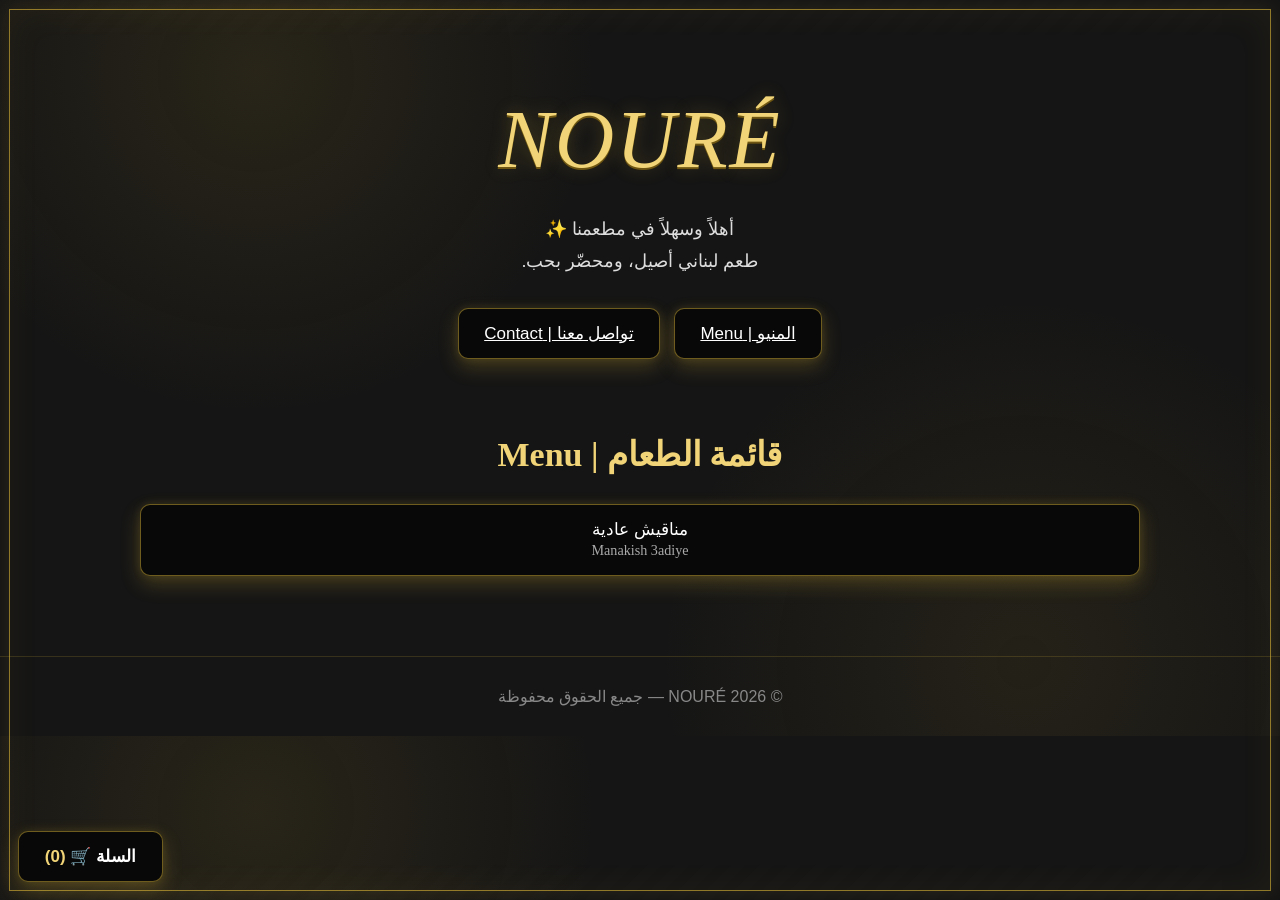
==== commit ba332637: "Add files via upload" ====
--- a/index.html
+++ b/index.html
@@ -1,58 +1,288 @@
 <!DOCTYPE html>
 <html lang="ar" dir="rtl">
 <head>
-    <meta charset="UTF-8">
-    <meta name="viewport" content="width=device-width, initial-scale=1.0">
-
-    <title>اختصار الروابط</title>
-
-    <link rel="stylesheet" href="style.css">
+<meta charset="UTF-8">
+<meta name="viewport" content="width=device-width, initial-scale=1.0">
+<title>مطعمنا | Restaurant</title>
+<style>
+  :root{
+    --bg:#151515;
+    --bg2:#202020;
+    --gold:#d4af37;
+    --gold2:#f0d477;
+    --white:#fff;
+    --black:#080808;
+  }
+  *{box-sizing:border-box}
+  html{scroll-behavior:smooth}
+  body{
+    margin:0;
+    font-family:"Trebuchet MS","Arial",sans-serif;
+    color:var(--white);
+    background:
+      radial-gradient(circle at 20% 10%,rgba(212,175,55,.10),transparent 28%),
+      radial-gradient(circle at 80% 90%,rgba(212,175,55,.08),transparent 30%),
+      var(--bg);
+  }
+  body:before{
+    content:"";position:fixed;inset:0;pointer-events:none;opacity:.18;
+    background-image:linear-gradient(135deg,rgba(255,255,255,.025) 25%,transparent 25%,transparent 50%,rgba(255,255,255,.025) 50%,rgba(255,255,255,.025) 75%,transparent 75%);
+    background-size:28px 28px;
+  }
+  .gold-frame{position:fixed;inset:9px;border:1px solid rgba(212,175,55,.65);pointer-events:none;z-index:20;box-shadow:inset 0 0 35px rgba(212,175,55,.06),0 0 18px rgba(212,175,55,.12)}
+  header{text-align:center;padding:85px 20px 45px}
+  .logo{
+    display:inline-block;margin:0 0 18px;padding:8px 20px;
+    font-family:Georgia,"Times New Roman",serif;font-style:italic;
+    font-size:clamp(42px,10vw,82px);letter-spacing:2px;
+    color:var(--gold2);text-shadow:0 2px 0 #6e5612,0 0 18px rgba(212,175,55,.28);
+  }
+  .tagline{color:#ddd;font-size:18px;line-height:1.8;max-width:650px;margin:auto}
+  .actions{display:flex;gap:14px;justify-content:center;flex-wrap:wrap;margin-top:30px}
+  button,.btn{
+    border:1px solid rgba(212,175,55,.5);cursor:pointer;color:#fff;background:var(--black);
+    padding:14px 25px;border-radius:10px;font-size:17px;
+    box-shadow:0 8px 20px rgba(212,175,55,.24),0 0 10px rgba(212,175,55,.13);
+    transition:.2s transform,.2s box-shadow,.2s border-color;
+  }
+  button:hover,.btn:hover{transform:translateY(-2px);box-shadow:0 11px 26px rgba(212,175,55,.35),0 0 14px rgba(212,175,55,.2);border-color:var(--gold)}
+  .section{width:min(1000px,92%);margin:30px auto 80px}
+  .section-title{text-align:center;font-family:Georgia,serif;color:var(--gold2);font-size:34px;margin-bottom:30px}
+  .category-grid{display:grid;grid-template-columns:repeat(auto-fit,minmax(190px,1fr));gap:15px}
+  .category-btn{width:100%;min-height:72px;font-family:Georgia,serif}
+  .menu-panel{margin-top:28px;background:rgba(8,8,8,.72);border:1px solid rgba(212,175,55,.35);border-radius:16px;padding:22px;box-shadow:0 12px 35px rgba(0,0,0,.35)}
+  .menu-heading{text-align:center;color:var(--gold2);font-family:Georgia,serif;font-size:28px;margin:0 0 20px}
+  .items{display:grid;gap:12px}
+  .item{
+    display:flex;align-items:center;justify-content:space-between;gap:12px;
+    background:#111;border:1px solid #333;border-radius:12px;padding:15px;
+    box-shadow:0 5px 14px rgba(212,175,55,.10);cursor:pointer;
+  }
+  .item:hover{border-color:rgba(212,175,55,.65)}
+  .item-name{font-size:17px;line-height:1.5}
+  .item-en{display:block;color:#aaa;font-size:13px;direction:ltr;text-align:right;margin-top:2px}
+  .price{white-space:nowrap;color:var(--gold2);font-weight:bold}
+  .cart{
+    position:fixed;left:18px;bottom:18px;z-index:30;
+    min-width:145px;font-weight:bold;
+  }
+  .cart-count{color:var(--gold2)}
+  .cart-box{
+    position:fixed;left:18px;bottom:78px;width:min(390px,calc(100vw - 36px));z-index:29;
+    background:#101010;border:1px solid rgba(212,175,55,.6);border-radius:16px;padding:18px;
+    box-shadow:0 15px 45px rgba(0,0,0,.7),0 0 20px rgba(212,175,55,.12);
+    display:none;
+  }
+  .cart-box.open{display:block}
+  .cart-box h3{margin:0 0 12px;color:var(--gold2);font-family:Georgia,serif}
+  .cart-list{max-height:280px;overflow:auto}
+  .cart-row{display:flex;justify-content:space-between;gap:8px;padding:9px 0;border-bottom:1px solid #292929}
+  .cart-total{display:flex;justify-content:space-between;font-size:19px;font-weight:bold;margin:15px 0;color:var(--gold2)}
+  .empty{text-align:center;color:#aaa;padding:20px}
+  .note{text-align:center;color:#aaa;font-size:13px;margin-top:10px}
+  footer{text-align:center;padding:30px;color:#888;border-top:1px solid rgba(212,175,55,.18)}
+  @media(max-width:520px){header{padding-top:65px}.item{align-items:flex-start}.item-name{font-size:15px}.price{font-size:15px}}
+</style>
 </head>
-
 <body>
-
-    <main class="container">
-
-        <div class="card">
-
-            <h1>🔗 اختصار الروابط</h1>
-
-            <p class="description">
-                أدخل الرابط واختر الاسم الذي تريده.
-            </p>
-
-            <label>
-                الرابط الأصلي
-            </label>
-
-            <input
-                id="originalUrl"
-                type="url"
-                placeholder="https://example.com/..."
-            >
-
-            <label>
-                الاسم المختصر
-            </label>
-
-            <input
-                id="shortName"
-                type="text"
-                placeholder="my-link"
-                autocomplete="off"
-            >
-
-            <button onclick="createLink()">
-                إنشاء الرابط
-            </button>
-
-            <div id="result" class="result"></div>
-
-        </div>
-
-    </main>
-
-    <script src="script.js"></script>
-
+<div class="gold-frame"></div>
+
+<header id="home">
+  <div class="logo">NOURÉ</div>
+  <div class="tagline">أهلاً وسهلاً في مطعمنا ✨<br>طعم لبناني أصيل، ومحضّر بحب.</div>
+  <div class="actions">
+    <a class="btn" href="#menu">المنيو | Menu</a>
+    <a class="btn" id="contactBtn" href="#" target="_blank" rel="noopener">تواصل معنا | Contact</a>
+  </div>
+</header>
+
+<main class="section" id="menu">
+  <h2 class="section-title">قائمة الطعام | Menu</h2>
+  <div id="categories" class="category-grid"></div>
+  <div id="menuPanel" class="menu-panel" hidden>
+    <h3 id="menuHeading" class="menu-heading"></h3>
+    <div id="items" class="items"></div>
+  </div>
+</main>
+
+<div id="cartBox" class="cart-box">
+  <h3>سلة الطلب</h3>
+  <div id="cartList" class="cart-list"></div>
+  <div class="cart-total"><span>المجموع</span><span id="cartTotal">0</span></div>
+  <div class="note">السعر الظاهر لا يشمل خدمة الدليفري.</div>
+  <button id="whatsappBtn" style="width:100%;margin-top:10px">إتمام الطلب عبر واتساب</button>
+  <button id="clearBtn" style="width:100%;margin-top:10px">إفراغ السلة</button>
+</div>
+
+<button id="cartBtn" class="cart">السلة 🛒 <span class="cart-count">(0)</span></button>
+
+<footer>© 2026 NOURÉ — جميع الحقوق محفوظة</footer>
+
+<script>
+/*
+===========================================================
+ملف تعديل المنيو — EDIT MENU
+-----------------------------------------------------------
+1) لتغيير اسم المطعم: غيّر RESTAURANT_NAME.
+2) لتغيير رقم واتساب: غيّر WHATSAPP_NUMBER إلى الرقم الدولي
+   بدون + أو مسافات، مثال: 96170123456
+3) لإضافة قسم: أضف عنصراً داخل MENU_DATA.
+4) لحذف قسم: احذف القسم المطلوب من MENU_DATA.
+5) لإضافة صنف: أضفه داخل items بالشكل:
+   { ar:"اسم الصنف", en:"الاسم بالإنجليزية/Arabizi", price:200 }
+6) لحذف صنف: احذف سطره.
+7) السعر هو الرقم الذي سيظهر ويُجمع في السلة.
+===========================================================
+*/
+
+const RESTAURANT_NAME = "NOURÉ";
+const WHATSAPP_NUMBER = "96176364631"; // <-- ضع رقم واتساب هنا
+
+const MENU_DATA = [
+  {
+    ar: "مناقيش عادية",
+    en: "Manakish 3adiye",
+    items: [
+      { ar:"جبنة", en:"Jibne", price:200 },
+      { ar:"جبنة 3 أنواع", en:"Jibne 3 Anwe3", price:350 },
+      { ar:"جبنة مع جونبون", en:"Jibne ma3 Jambon", price:350 },
+      { ar:"جبنة مع حبش", en:"Jibne ma3 Habash", price:350 },
+      { ar:"جبنة مع سجق", en:"Jibne ma3 Sjou2", price:350 },
+      { ar:"جبنة مع ببروني", en:"Jibne ma3 Pepperoni", price:350 },
+      { ar:"ڤيتا بندورة وبصل", en:"Veta Banadoura w Bassal", price:250 },
+      { ar:"لحمة", en:"Lahme", price:200 },
+      { ar:"لحمة مع جبنة", en:"Lahme ma3 Jibne", price:300 },
+      { ar:"نصف لحمة و نصف جبنة", en:"Nos Lahme w Nos Jibne", price:200 },
+      { ar:"كوكتيل (نصف زعتر + نصف جبنة)", en:"Cocktail (Nos Za3tar + Nos Jibne)", price:150 },
+      { ar:"لبنة مع خضرة", en:"Labne ma3 Khodra", price:150 },
+      { ar:"منقوشة خضرة (بندورة + بصل + فليفلة)", en:"Man2oushe Khodra", price:100 },
+      { ar:"منقوشة خضرة مع جبنة", en:"Man2oushe Khodra ma3 Jibne", price:250 },
+      { ar:"كشك", en:"Kishk", price:150 },
+      { ar:"كشك + جبنة", en:"Kishk + Jibne", price:250 },
+      { ar:"سبانخ", en:"Sbanekh", price:150 },
+      { ar:"زعتر", en:"Za3tar", price:100 },
+      { ar:"زعتر اكسترا (مع خضرة)", en:"Za3tar Extra (ma3 Khodra)", price:130 },
+      { ar:"دو بليكس", en:"Double X", price:350 }
+    ]
+  }
+];
+
+let cart = [];
+
+const $ = id => document.getElementById(id);
+
+$("contactBtn").href = "https://wa.me/" + WHATSAPP_NUMBER;
+
+function money(n){ return Number(n).toLocaleString("en-US"); }
+
+function renderCategories(){
+  const box = $("categories");
+  box.innerHTML = "";
+  MENU_DATA.forEach((cat, i) => {
+    const b = document.createElement("button");
+    b.className = "category-btn";
+    b.innerHTML = `${cat.ar}<br><small style="color:#aaa">${cat.en}</small>`;
+    b.onclick = () => showCategory(i);
+    box.appendChild(b);
+  });
+}
+
+function showCategory(index){
+  const cat = MENU_DATA[index];
+  $("menuPanel").hidden = false;
+  $("menuHeading").textContent = `${cat.ar} | ${cat.en}`;
+  const box = $("items");
+  box.innerHTML = "";
+
+  cat.items.forEach(item => {
+    const row = document.createElement("div");
+    row.className = "item";
+    row.innerHTML = `
+      <div class="item-name">
+        ${item.ar}
+        <span class="item-en">${item.en}</span>
+      </div>
+      <div class="price">${money(item.price)}</div>
+    `;
+    row.onclick = () => addToCart(item);
+    box.appendChild(row);
+  });
+
+  $("menuPanel").scrollIntoView({behavior:"smooth",block:"start"});
+}
+
+function addToCart(item){
+  const found = cart.find(x => x.ar === item.ar);
+  if(found) found.qty++;
+  else cart.push({...item, qty:1});
+  renderCart();
+  $("cartBox").classList.add("open");
+}
+
+function renderCart(){
+  const list = $("cartList");
+  list.innerHTML = "";
+  let total = 0, count = 0;
+
+  if(!cart.length){
+    list.innerHTML = '<div class="empty">السلة فارغة</div>';
+  } else {
+    cart.forEach((item, index) => {
+      const subtotal = item.price * item.qty;
+      total += subtotal;
+      count += item.qty;
+
+      const row = document.createElement("div");
+      row.className = "cart-row";
+      row.innerHTML = `
+        <div>${item.ar} × ${item.qty}</div>
+        <div>${money(subtotal)}</div>
+      `;
+      row.title = "اضغط لإزالة صنف واحد";
+      row.onclick = () => {
+        if(item.qty > 1) item.qty--;
+        else cart.splice(index,1);
+        renderCart();
+      };
+      list.appendChild(row);
+    });
+  }
+
+  $("cartTotal").textContent = money(total);
+  $("cartBtn").querySelector(".cart-count").textContent = `(${count})`;
+}
+
+function whatsappMessage(){
+  if(!cart.length){
+    alert("السلة فارغة. أضف طلباً أولاً.");
+    return;
+  }
+
+  let total = 0;
+  let lines = ["مرحباً، أريد طلب:" , ""];
+
+  cart.forEach(item => {
+    const subtotal = item.price * item.qty;
+    total += subtotal;
+    lines.push(`${item.ar} × ${item.qty} — ${money(subtotal)}`);
+  });
+
+  lines.push("");
+  lines.push(`المجموع: ${money(total)}`);
+  lines.push("السعر لا يشمل خدمة الدليفري.");
+
+  const url = "https://wa.me/" + WHATSAPP_NUMBER + "?text=" + encodeURIComponent(lines.join("\n"));
+  window.open(url, "_blank");
+}
+
+$("cartBtn").onclick = () => $("cartBox").classList.toggle("open");
+$("whatsappBtn").onclick = whatsappMessage;
+$("clearBtn").onclick = () => { cart=[]; renderCart(); };
+
+document.querySelector(".logo").textContent = RESTAURANT_NAME;
+renderCategories();
+renderCart();
+</script>
 </body>
 </html>
+
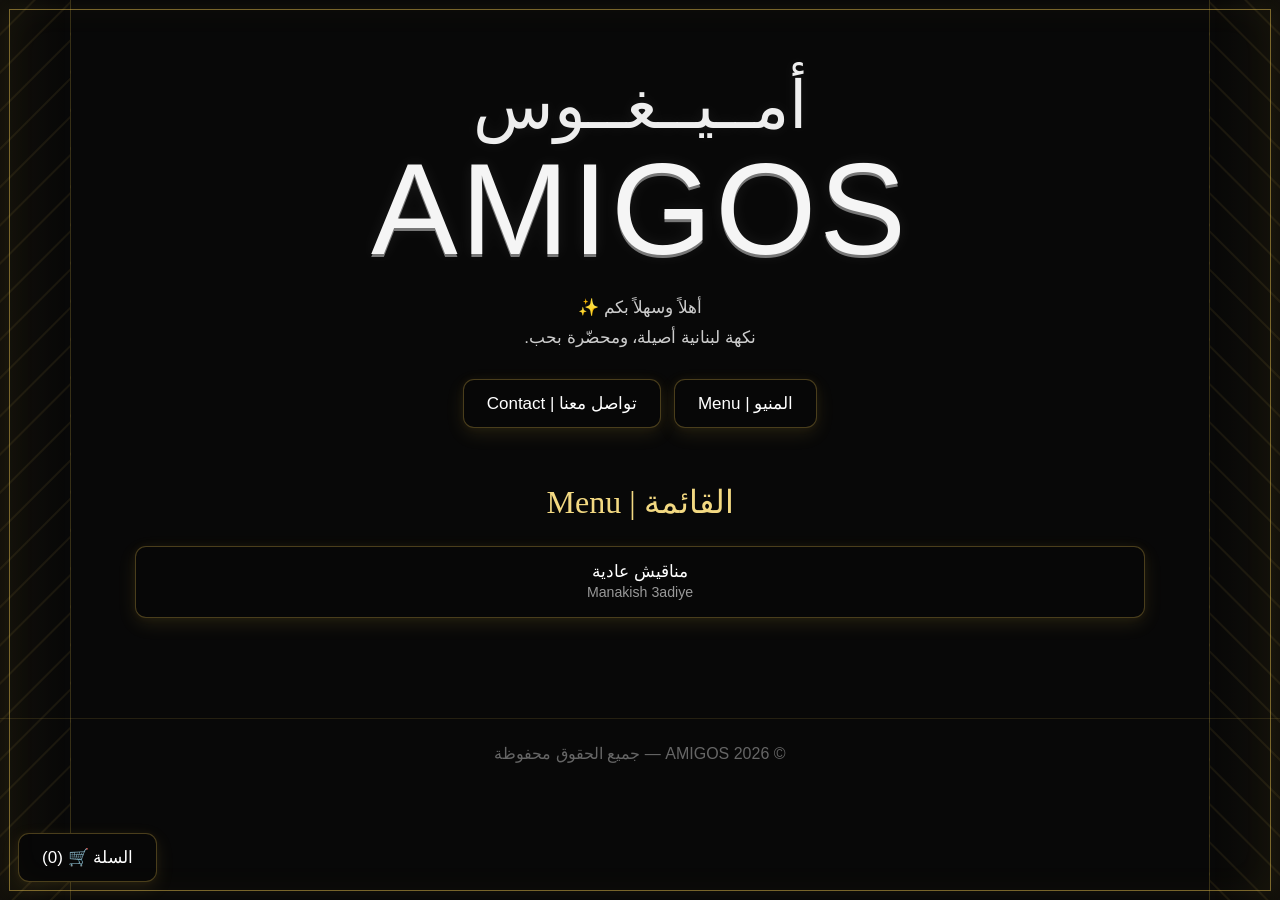
==== commit 1ec642f1: "Rename index-2.html to index.html" ====
--- a/index.html
+++ b/index.html
@@ -1,288 +1,78 @@
-<!DOCTYPE html>
+<!doctype html>
 <html lang="ar" dir="rtl">
 <head>
-<meta charset="UTF-8">
-<meta name="viewport" content="width=device-width, initial-scale=1.0">
-<title>مطعمنا | Restaurant</title>
+<meta charset="utf-8"><meta name="viewport" content="width=device-width,initial-scale=1">
+<title>AMIGOS</title>
 <style>
-  :root{
-    --bg:#151515;
-    --bg2:#202020;
-    --gold:#d4af37;
-    --gold2:#f0d477;
-    --white:#fff;
-    --black:#080808;
-  }
-  *{box-sizing:border-box}
-  html{scroll-behavior:smooth}
-  body{
-    margin:0;
-    font-family:"Trebuchet MS","Arial",sans-serif;
-    color:var(--white);
-    background:
-      radial-gradient(circle at 20% 10%,rgba(212,175,55,.10),transparent 28%),
-      radial-gradient(circle at 80% 90%,rgba(212,175,55,.08),transparent 30%),
-      var(--bg);
-  }
-  body:before{
-    content:"";position:fixed;inset:0;pointer-events:none;opacity:.18;
-    background-image:linear-gradient(135deg,rgba(255,255,255,.025) 25%,transparent 25%,transparent 50%,rgba(255,255,255,.025) 50%,rgba(255,255,255,.025) 75%,transparent 75%);
-    background-size:28px 28px;
-  }
-  .gold-frame{position:fixed;inset:9px;border:1px solid rgba(212,175,55,.65);pointer-events:none;z-index:20;box-shadow:inset 0 0 35px rgba(212,175,55,.06),0 0 18px rgba(212,175,55,.12)}
-  header{text-align:center;padding:85px 20px 45px}
-  .logo{
-    display:inline-block;margin:0 0 18px;padding:8px 20px;
-    font-family:Georgia,"Times New Roman",serif;font-style:italic;
-    font-size:clamp(42px,10vw,82px);letter-spacing:2px;
-    color:var(--gold2);text-shadow:0 2px 0 #6e5612,0 0 18px rgba(212,175,55,.28);
-  }
-  .tagline{color:#ddd;font-size:18px;line-height:1.8;max-width:650px;margin:auto}
-  .actions{display:flex;gap:14px;justify-content:center;flex-wrap:wrap;margin-top:30px}
-  button,.btn{
-    border:1px solid rgba(212,175,55,.5);cursor:pointer;color:#fff;background:var(--black);
-    padding:14px 25px;border-radius:10px;font-size:17px;
-    box-shadow:0 8px 20px rgba(212,175,55,.24),0 0 10px rgba(212,175,55,.13);
-    transition:.2s transform,.2s box-shadow,.2s border-color;
-  }
-  button:hover,.btn:hover{transform:translateY(-2px);box-shadow:0 11px 26px rgba(212,175,55,.35),0 0 14px rgba(212,175,55,.2);border-color:var(--gold)}
-  .section{width:min(1000px,92%);margin:30px auto 80px}
-  .section-title{text-align:center;font-family:Georgia,serif;color:var(--gold2);font-size:34px;margin-bottom:30px}
-  .category-grid{display:grid;grid-template-columns:repeat(auto-fit,minmax(190px,1fr));gap:15px}
-  .category-btn{width:100%;min-height:72px;font-family:Georgia,serif}
-  .menu-panel{margin-top:28px;background:rgba(8,8,8,.72);border:1px solid rgba(212,175,55,.35);border-radius:16px;padding:22px;box-shadow:0 12px 35px rgba(0,0,0,.35)}
-  .menu-heading{text-align:center;color:var(--gold2);font-family:Georgia,serif;font-size:28px;margin:0 0 20px}
-  .items{display:grid;gap:12px}
-  .item{
-    display:flex;align-items:center;justify-content:space-between;gap:12px;
-    background:#111;border:1px solid #333;border-radius:12px;padding:15px;
-    box-shadow:0 5px 14px rgba(212,175,55,.10);cursor:pointer;
-  }
-  .item:hover{border-color:rgba(212,175,55,.65)}
-  .item-name{font-size:17px;line-height:1.5}
-  .item-en{display:block;color:#aaa;font-size:13px;direction:ltr;text-align:right;margin-top:2px}
-  .price{white-space:nowrap;color:var(--gold2);font-weight:bold}
-  .cart{
-    position:fixed;left:18px;bottom:18px;z-index:30;
-    min-width:145px;font-weight:bold;
-  }
-  .cart-count{color:var(--gold2)}
-  .cart-box{
-    position:fixed;left:18px;bottom:78px;width:min(390px,calc(100vw - 36px));z-index:29;
-    background:#101010;border:1px solid rgba(212,175,55,.6);border-radius:16px;padding:18px;
-    box-shadow:0 15px 45px rgba(0,0,0,.7),0 0 20px rgba(212,175,55,.12);
-    display:none;
-  }
-  .cart-box.open{display:block}
-  .cart-box h3{margin:0 0 12px;color:var(--gold2);font-family:Georgia,serif}
-  .cart-list{max-height:280px;overflow:auto}
-  .cart-row{display:flex;justify-content:space-between;gap:8px;padding:9px 0;border-bottom:1px solid #292929}
-  .cart-total{display:flex;justify-content:space-between;font-size:19px;font-weight:bold;margin:15px 0;color:var(--gold2)}
-  .empty{text-align:center;color:#aaa;padding:20px}
-  .note{text-align:center;color:#aaa;font-size:13px;margin-top:10px}
-  footer{text-align:center;padding:30px;color:#888;border-top:1px solid rgba(212,175,55,.18)}
-  @media(max-width:520px){header{padding-top:65px}.item{align-items:flex-start}.item-name{font-size:15px}.price{font-size:15px}}
+:root{--g:#d5b24a;--g2:#f3d982;--bg:#080808;--p:#101010;--w:#fff}
+*{box-sizing:border-box}html,body{margin:0;min-height:100%;background:#080808;color:#fff;font-family:Arial,"Trebuchet MS",sans-serif}
+body{overflow-x:hidden}
+body:before,body:after{content:"";position:fixed;top:0;bottom:0;width:70px;pointer-events:none;z-index:0;opacity:.7}
+body:before{right:0;background:linear-gradient(90deg,transparent,rgba(213,178,74,.08)),repeating-linear-gradient(45deg,transparent 0 12px,rgba(213,178,74,.12) 13px 14px,transparent 15px 27px);border-left:1px solid rgba(213,178,74,.28)}
+body:after{left:0;background:linear-gradient(90deg,rgba(213,178,74,.08),transparent),repeating-linear-gradient(-45deg,transparent 0 12px,rgba(213,178,74,.12) 13px 14px,transparent 15px 27px);border-right:1px solid rgba(213,178,74,.28)}
+.frame{position:fixed;inset:9px;border:1px solid rgba(213,178,74,.55);z-index:30;pointer-events:none;box-shadow:inset 0 0 35px rgba(213,178,74,.04),0 0 18px rgba(213,178,74,.08)}
+.page{position:relative;z-index:1;max-width:1050px;margin:auto;padding:25px 20px 70px}
+.hero{text-align:center;padding:45px 10px 35px}
+.brand-ar{font-family:Georgia,serif;font-size:clamp(34px,8vw,66px);color:#eee;line-height:1.1;margin:0;text-shadow:0 0 15px rgba(255,255,255,.08)}
+.brand-en{font-family:Impact,"Arial Black",sans-serif;font-size:clamp(62px,16vw,130px);line-height:.9;letter-spacing:3px;color:#f5f5f5;margin:8px 0 25px;text-shadow:0 3px 0 #777,0 0 16px rgba(255,255,255,.08)}
+.tag{color:#ccc;line-height:1.8;font-size:17px}
+.actions{display:flex;justify-content:center;gap:13px;flex-wrap:wrap;margin-top:25px}
+.btn,button{border:1px solid rgba(213,178,74,.32);background:#070707;color:#fff;border-radius:11px;padding:13px 23px;font-size:17px;cursor:pointer;text-decoration:none;box-shadow:0 6px 18px rgba(213,178,74,.12),0 0 10px rgba(213,178,74,.06);transition:.22s}
+.btn:hover,button:hover{border-color:rgba(243,217,130,.65);box-shadow:0 8px 24px rgba(213,178,74,.2),0 0 15px rgba(213,178,74,.12);transform:translateY(-2px)}
+.title{text-align:center;color:var(--g2);font:32px Georgia,serif;margin:15px 0 25px}
+.categories{display:grid;grid-template-columns:repeat(auto-fit,minmax(190px,1fr));gap:14px}
+.category{min-height:72px;width:100%}
+.screen{display:none;margin-top:20px}.screen.active{display:block}
+.back{margin-bottom:15px}
+.menu-card{background:rgba(10,10,10,.9);border:1px solid rgba(213,178,74,.25);border-radius:16px;padding:20px;box-shadow:0 15px 35px rgba(0,0,0,.4)}
+.menu-card h2{text-align:center;color:var(--g2);font:27px Georgia,serif;margin:0 0 20px}
+.items{display:grid;gap:10px}.item{display:flex;align-items:center;justify-content:space-between;gap:10px;padding:14px;border:1px solid #292929;border-radius:12px;background:#101010;cursor:pointer;box-shadow:0 4px 12px rgba(213,178,74,.06)}
+.item:hover{border-color:rgba(213,178,74,.5)}.item-name{line-height:1.5}.item-en{display:block;color:#8d8d8d;font-size:13px;direction:ltr;text-align:right}.price{color:var(--g2);font-weight:bold;white-space:nowrap}
+.cart{position:fixed;left:18px;bottom:18px;z-index:25}
+.cartbox{position:fixed;left:18px;bottom:75px;width:min(390px,calc(100vw - 36px));background:#0d0d0d;border:1px solid rgba(213,178,74,.45);border-radius:16px;padding:17px;z-index:24;display:none;box-shadow:0 15px 45px #000,0 0 18px rgba(213,178,74,.08)}
+.cartbox.open{display:block}.cartbox h3{margin:0 0 12px;color:var(--g2);font:24px Georgia,serif}.rows{max-height:270px;overflow:auto}.row{display:grid;grid-template-columns:1fr auto auto;gap:8px;align-items:center;padding:9px 0;border-bottom:1px solid #292929}.remove{padding:5px 9px;font-size:13px}.total{display:flex;justify-content:space-between;color:var(--g2);font-size:19px;font-weight:bold;margin:14px 0}.note{text-align:center;color:#999;font-size:12px;margin-bottom:10px}.empty{text-align:center;color:#999;padding:20px}
+.tap-emoji{position:fixed;pointer-events:none;z-index:100;font-size:35px;animation:pop 1.7s ease-out forwards}
+@keyframes pop{0%{opacity:0;transform:translate(-50%,-20%) scale(.5) rotate(-12deg)}12%{opacity:1;transform:translate(-50%,-50%) scale(1.15) rotate(8deg)}70%{opacity:.8;transform:translate(-50%,-115%) scale(1) rotate(-5deg)}100%{opacity:0;transform:translate(-50%,-170%) scale(.75) rotate(12deg)}}
+footer{text-align:center;color:#666;border-top:1px solid rgba(213,178,74,.14);padding-top:25px;margin-top:30px}
+@media(max-width:520px){.page{padding-left:28px;padding-right:28px}.row{grid-template-columns:1fr auto}.row .remove{grid-column:2;grid-row:1}.item{align-items:flex-start}}
 </style>
 </head>
 <body>
-<div class="gold-frame"></div>
-
-<header id="home">
-  <div class="logo">NOURÉ</div>
-  <div class="tagline">أهلاً وسهلاً في مطعمنا ✨<br>طعم لبناني أصيل، ومحضّر بحب.</div>
-  <div class="actions">
-    <a class="btn" href="#menu">المنيو | Menu</a>
-    <a class="btn" id="contactBtn" href="#" target="_blank" rel="noopener">تواصل معنا | Contact</a>
-  </div>
-</header>
-
-<main class="section" id="menu">
-  <h2 class="section-title">قائمة الطعام | Menu</h2>
-  <div id="categories" class="category-grid"></div>
-  <div id="menuPanel" class="menu-panel" hidden>
-    <h3 id="menuHeading" class="menu-heading"></h3>
-    <div id="items" class="items"></div>
-  </div>
-</main>
-
-<div id="cartBox" class="cart-box">
-  <h3>سلة الطلب</h3>
-  <div id="cartList" class="cart-list"></div>
-  <div class="cart-total"><span>المجموع</span><span id="cartTotal">0</span></div>
-  <div class="note">السعر الظاهر لا يشمل خدمة الدليفري.</div>
-  <button id="whatsappBtn" style="width:100%;margin-top:10px">إتمام الطلب عبر واتساب</button>
-  <button id="clearBtn" style="width:100%;margin-top:10px">إفراغ السلة</button>
+<div class="frame"></div>
+<div class="page">
+<section class="hero">
+  <div class="brand-ar">أمــيــغــوس</div>
+  <div class="brand-en">AMIGOS</div>
+  <div class="tag">أهلاً وسهلاً بكم ✨<br>نكهة لبنانية أصيلة، ومحضّرة بحب.</div>
+  <div class="actions"><a class="btn" href="#menu">المنيو | Menu</a><a class="btn" id="contact" target="_blank" rel="noopener">تواصل معنا | Contact</a></div>
+</section>
+<section id="menu" class="screen active">
+  <h1 class="title">القائمة | Menu</h1>
+  <div id="categories" class="categories"></div>
+</section>
+<section id="category" class="screen">
+  <button class="back" id="back">← العودة للقوائم</button>
+  <div class="menu-card"><h2 id="heading"></h2><div id="items" class="items"></div></div>
+</section>
 </div>
-
-<button id="cartBtn" class="cart">السلة 🛒 <span class="cart-count">(0)</span></button>
-
-<footer>© 2026 NOURÉ — جميع الحقوق محفوظة</footer>
-
+<div id="cartbox" class="cartbox"><h3>سلة الطلب</h3><div id="rows" class="rows"></div><div class="total"><span>المجموع</span><span id="total">0</span></div><div class="note">السعر الظاهر للزبون لا يشمل خدمة الدليفري.</div><button id="send" style="width:100%">إتمام الطلب</button></div>
+<button id="cart" class="cart">السلة 🛒 <span id="count">(0)</span></button>
+<footer>© 2026 AMIGOS — جميع الحقوق محفوظة</footer>
 <script>
-/*
-===========================================================
-ملف تعديل المنيو — EDIT MENU
------------------------------------------------------------
-1) لتغيير اسم المطعم: غيّر RESTAURANT_NAME.
-2) لتغيير رقم واتساب: غيّر WHATSAPP_NUMBER إلى الرقم الدولي
-   بدون + أو مسافات، مثال: 96170123456
-3) لإضافة قسم: أضف عنصراً داخل MENU_DATA.
-4) لحذف قسم: احذف القسم المطلوب من MENU_DATA.
-5) لإضافة صنف: أضفه داخل items بالشكل:
-   { ar:"اسم الصنف", en:"الاسم بالإنجليزية/Arabizi", price:200 }
-6) لحذف صنف: احذف سطره.
-7) السعر هو الرقم الذي سيظهر ويُجمع في السلة.
-===========================================================
-*/
-
-const RESTAURANT_NAME = "NOURÉ";
-const WHATSAPP_NUMBER = "96176364631"; // <-- ضع رقم واتساب هنا
-
-const MENU_DATA = [
-  {
-    ar: "مناقيش عادية",
-    en: "Manakish 3adiye",
-    items: [
-      { ar:"جبنة", en:"Jibne", price:200 },
-      { ar:"جبنة 3 أنواع", en:"Jibne 3 Anwe3", price:350 },
-      { ar:"جبنة مع جونبون", en:"Jibne ma3 Jambon", price:350 },
-      { ar:"جبنة مع حبش", en:"Jibne ma3 Habash", price:350 },
-      { ar:"جبنة مع سجق", en:"Jibne ma3 Sjou2", price:350 },
-      { ar:"جبنة مع ببروني", en:"Jibne ma3 Pepperoni", price:350 },
-      { ar:"ڤيتا بندورة وبصل", en:"Veta Banadoura w Bassal", price:250 },
-      { ar:"لحمة", en:"Lahme", price:200 },
-      { ar:"لحمة مع جبنة", en:"Lahme ma3 Jibne", price:300 },
-      { ar:"نصف لحمة و نصف جبنة", en:"Nos Lahme w Nos Jibne", price:200 },
-      { ar:"كوكتيل (نصف زعتر + نصف جبنة)", en:"Cocktail (Nos Za3tar + Nos Jibne)", price:150 },
-      { ar:"لبنة مع خضرة", en:"Labne ma3 Khodra", price:150 },
-      { ar:"منقوشة خضرة (بندورة + بصل + فليفلة)", en:"Man2oushe Khodra", price:100 },
-      { ar:"منقوشة خضرة مع جبنة", en:"Man2oushe Khodra ma3 Jibne", price:250 },
-      { ar:"كشك", en:"Kishk", price:150 },
-      { ar:"كشك + جبنة", en:"Kishk + Jibne", price:250 },
-      { ar:"سبانخ", en:"Sbanekh", price:150 },
-      { ar:"زعتر", en:"Za3tar", price:100 },
-      { ar:"زعتر اكسترا (مع خضرة)", en:"Za3tar Extra (ma3 Khodra)", price:130 },
-      { ar:"دو بليكس", en:"Double X", price:350 }
-    ]
-  }
-];
-
-let cart = [];
-
-const $ = id => document.getElementById(id);
-
-$("contactBtn").href = "https://wa.me/" + WHATSAPP_NUMBER;
-
-function money(n){ return Number(n).toLocaleString("en-US"); }
-
-function renderCategories(){
-  const box = $("categories");
-  box.innerHTML = "";
-  MENU_DATA.forEach((cat, i) => {
-    const b = document.createElement("button");
-    b.className = "category-btn";
-    b.innerHTML = `${cat.ar}<br><small style="color:#aaa">${cat.en}</small>`;
-    b.onclick = () => showCategory(i);
-    box.appendChild(b);
-  });
-}
-
-function showCategory(index){
-  const cat = MENU_DATA[index];
-  $("menuPanel").hidden = false;
-  $("menuHeading").textContent = `${cat.ar} | ${cat.en}`;
-  const box = $("items");
-  box.innerHTML = "";
-
-  cat.items.forEach(item => {
-    const row = document.createElement("div");
-    row.className = "item";
-    row.innerHTML = `
-      <div class="item-name">
-        ${item.ar}
-        <span class="item-en">${item.en}</span>
-      </div>
-      <div class="price">${money(item.price)}</div>
-    `;
-    row.onclick = () => addToCart(item);
-    box.appendChild(row);
-  });
-
-  $("menuPanel").scrollIntoView({behavior:"smooth",block:"start"});
-}
-
-function addToCart(item){
-  const found = cart.find(x => x.ar === item.ar);
-  if(found) found.qty++;
-  else cart.push({...item, qty:1});
-  renderCart();
-  $("cartBox").classList.add("open");
-}
-
-function renderCart(){
-  const list = $("cartList");
-  list.innerHTML = "";
-  let total = 0, count = 0;
-
-  if(!cart.length){
-    list.innerHTML = '<div class="empty">السلة فارغة</div>';
-  } else {
-    cart.forEach((item, index) => {
-      const subtotal = item.price * item.qty;
-      total += subtotal;
-      count += item.qty;
-
-      const row = document.createElement("div");
-      row.className = "cart-row";
-      row.innerHTML = `
-        <div>${item.ar} × ${item.qty}</div>
-        <div>${money(subtotal)}</div>
-      `;
-      row.title = "اضغط لإزالة صنف واحد";
-      row.onclick = () => {
-        if(item.qty > 1) item.qty--;
-        else cart.splice(index,1);
-        renderCart();
-      };
-      list.appendChild(row);
-    });
-  }
-
-  $("cartTotal").textContent = money(total);
-  $("cartBtn").querySelector(".cart-count").textContent = `(${count})`;
-}
-
-function whatsappMessage(){
-  if(!cart.length){
-    alert("السلة فارغة. أضف طلباً أولاً.");
-    return;
-  }
-
-  let total = 0;
-  let lines = ["مرحباً، أريد طلب:" , ""];
-
-  cart.forEach(item => {
-    const subtotal = item.price * item.qty;
-    total += subtotal;
-    lines.push(`${item.ar} × ${item.qty} — ${money(subtotal)}`);
-  });
-
-  lines.push("");
-  lines.push(`المجموع: ${money(total)}`);
-  lines.push("السعر لا يشمل خدمة الدليفري.");
-
-  const url = "https://wa.me/" + WHATSAPP_NUMBER + "?text=" + encodeURIComponent(lines.join("\n"));
-  window.open(url, "_blank");
-}
-
-$("cartBtn").onclick = () => $("cartBox").classList.toggle("open");
-$("whatsappBtn").onclick = whatsappMessage;
-$("clearBtn").onclick = () => { cart=[]; renderCart(); };
-
-document.querySelector(".logo").textContent = RESTAURANT_NAME;
-renderCategories();
-renderCart();
+const WHATSAPP_NUMBER="961XXXXXXXXX";
+const MENU_DATA=[{"ar": "مناقيش عادية", "en": "Manakish 3adiye", "items": [{"ar": "جبنة", "en": "Jibne", "price": 200}, {"ar": "جبنة 3 أنواع", "en": "Jibne 3 Anwe3", "price": 350}, {"ar": "جبنة مع جونبون", "en": "Jibne ma3 Jambon", "price": 350}, {"ar": "جبنة مع حبش", "en": "Jibne ma3 Habash", "price": 350}, {"ar": "جبنة مع سجق", "en": "Jibne ma3 Sjou2", "price": 350}, {"ar": "جبنة مع ببروني", "en": "Jibne ma3 Pepperoni", "price": 350}, {"ar": "ڤيتا بندورة وبصل", "en": "Veta Banadoura w Bassal", "price": 250}, {"ar": "لحمة", "en": "Lahme", "price": 200}, {"ar": "لحمة مع جبنة", "en": "Lahme ma3 Jibne", "price": 300}, {"ar": "نصف لحمة و نصف جبنة", "en": "Nos Lahme w Nos Jibne", "price": 200}, {"ar": "كوكتيل (نصف زعتر + نصف جبنة)", "en": "Cocktail (Nos Za3tar + Nos Jibne)", "price": 150}, {"ar": "لبنة مع خضرة", "en": "Labne ma3 Khodra", "price": 150}, {"ar": "منقوشة خضرة (بندورة + بصل + فليفلة)", "en": "Man2oushe Khodra", "price": 100}, {"ar": "منقوشة خضرة مع جبنة", "en": "Man2oushe Khodra ma3 Jibne", "price": 250}, {"ar": "كشك", "en": "Kishk", "price": 150}, {"ar": "كشك + جبنة", "en": "Kishk + Jibne", "price": 250}, {"ar": "سبانخ", "en": "Sbanekh", "price": 150}, {"ar": "زعتر", "en": "Za3tar", "price": 100}, {"ar": "زعتر اكسترا (مع خضرة)", "en": "Za3tar Extra (ma3 Khodra)", "price": 130}, {"ar": "دو بليكس", "en": "Double X", "price": 350}]}];
+let cart=[];
+const $=id=>document.getElementById(id);
+$("contact").href="https://wa.me/"+WHATSAPP_NUMBER;
+function money(n){return Number(n).toLocaleString("en-US")}
+function renderCats(){let b=$("categories");b.innerHTML="";MENU_DATA.forEach((c,i)=>{let x=document.createElement("button");x.className="category";x.innerHTML=c.ar+"<br><small style='color:#999'>"+c.en+"</small>";x.onclick=()=>showCat(i);b.appendChild(x)})}
+function showCat(i){let c=MENU_DATA[i];$("menu").classList.remove("active");$("category").classList.add("active");$("heading").textContent=c.ar+" | "+c.en;let b=$("items");b.innerHTML="";c.items.forEach(it=>{let x=document.createElement("div");x.className="item";x.innerHTML="<div class='item-name'>"+it.ar+"<span class='item-en'>"+it.en+"</span></div><div class='price'>"+money(it.price)+"</div>";x.onclick=()=>add(it);b.appendChild(x)});scrollTo(0,0)}
+$("back").onclick=()=>{ $("category").classList.remove("active");$("menu").classList.add("active");scrollTo(0,0)}
+function add(it){let f=cart.find(x=>x.ar===it.ar);if(f)f.qty++;else cart.push({...it,qty:1});renderCart();$("cartbox").classList.add("open")}
+function renderCart(){let b=$("rows"),t=0,c=0;b.innerHTML="";if(!cart.length)b.innerHTML="<div class='empty'>السلة فارغة</div>";cart.forEach((it,i)=>{let sub=it.price*it.qty;t+=sub;c+=it.qty;let r=document.createElement("div");r.className="row";r.innerHTML="<div>"+it.ar+" × "+it.qty+"</div><div>"+money(sub)+"</div><button class='remove'>حذف</button>";r.querySelector(".remove").onclick=()=>{cart.splice(i,1);renderCart()};b.appendChild(r)});$("total").textContent=money(t);$("count").textContent="("+c+")"}
+$("cart").onclick=()=> $("cartbox").classList.toggle("open");
+$("send").onclick=()=>{if(!cart.length)return alert("السلة فارغة. أضف طلباً أولاً.");let lines=["مرحباً، أود طلب:",""];cart.forEach(it=>lines.push(it.ar+" × "+it.qty));window.open("https://wa.me/"+WHATSAPP_NUMBER+"?text="+encodeURIComponent(lines.join("\n")),"_blank")}
+document.addEventListener("click",e=>{if(e.target.closest("button,a,.item"))return;let em=document.createElement("div");em.className="tap-emoji";em.textContent=["🍕","🍕","🫓","🍕"][Math.floor(Math.random()*4)];em.style.left=e.clientX+"px";em.style.top=e.clientY+"px";document.body.appendChild(em);setTimeout(()=>em.remove(),1750)});
+renderCats();renderCart();
 </script>
-</body>
-</html>
-
+</body></html>
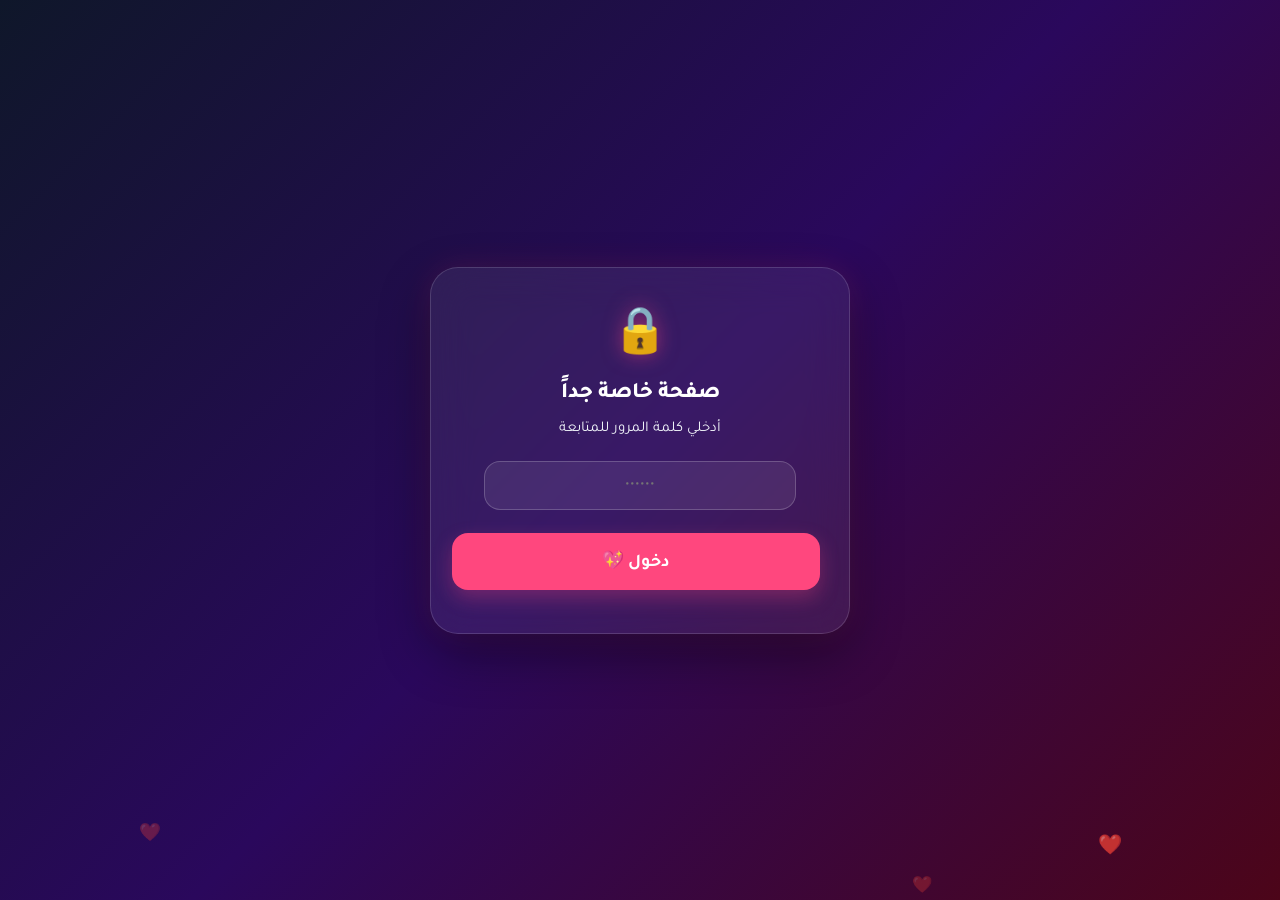
==== commit 3cdd1bb0: "Rename index (1).html to index.html" ====
--- a/index.html
+++ b/index.html
@@ -1,78 +1,2232 @@
-<!doctype html>
+<!DOCTYPE html>
+
 <html lang="ar" dir="rtl">
+
 <head>
-<meta charset="utf-8"><meta name="viewport" content="width=device-width,initial-scale=1">
-<title>AMIGOS</title>
+
+<meta charset="UTF-8">
+
+<meta name="viewport"
+content="width=device-width,initial-scale=1.0,maximum-scale=1.0,user-scalable=no">
+
+<title>صفحة خاصة جداً</title>
+
+<meta name="robots"
+content="noindex,nofollow,nosnippet">
+
+<link rel="preconnect"
+href="https://fonts.googleapis.com">
+
+<link rel="preconnect"
+href="https://fonts.gstatic.com"
+crossorigin>
+
+<link
+href="https://fonts.googleapis.com/css2?family=Tajawal:wght@400;500;700;800&display=swap"
+rel="stylesheet">
+
 <style>
-:root{--g:#d5b24a;--g2:#f3d982;--bg:#080808;--p:#101010;--w:#fff}
-*{box-sizing:border-box}html,body{margin:0;min-height:100%;background:#080808;color:#fff;font-family:Arial,"Trebuchet MS",sans-serif}
-body{overflow-x:hidden}
-body:before,body:after{content:"";position:fixed;top:0;bottom:0;width:70px;pointer-events:none;z-index:0;opacity:.7}
-body:before{right:0;background:linear-gradient(90deg,transparent,rgba(213,178,74,.08)),repeating-linear-gradient(45deg,transparent 0 12px,rgba(213,178,74,.12) 13px 14px,transparent 15px 27px);border-left:1px solid rgba(213,178,74,.28)}
-body:after{left:0;background:linear-gradient(90deg,rgba(213,178,74,.08),transparent),repeating-linear-gradient(-45deg,transparent 0 12px,rgba(213,178,74,.12) 13px 14px,transparent 15px 27px);border-right:1px solid rgba(213,178,74,.28)}
-.frame{position:fixed;inset:9px;border:1px solid rgba(213,178,74,.55);z-index:30;pointer-events:none;box-shadow:inset 0 0 35px rgba(213,178,74,.04),0 0 18px rgba(213,178,74,.08)}
-.page{position:relative;z-index:1;max-width:1050px;margin:auto;padding:25px 20px 70px}
-.hero{text-align:center;padding:45px 10px 35px}
-.brand-ar{font-family:Georgia,serif;font-size:clamp(34px,8vw,66px);color:#eee;line-height:1.1;margin:0;text-shadow:0 0 15px rgba(255,255,255,.08)}
-.brand-en{font-family:Impact,"Arial Black",sans-serif;font-size:clamp(62px,16vw,130px);line-height:.9;letter-spacing:3px;color:#f5f5f5;margin:8px 0 25px;text-shadow:0 3px 0 #777,0 0 16px rgba(255,255,255,.08)}
-.tag{color:#ccc;line-height:1.8;font-size:17px}
-.actions{display:flex;justify-content:center;gap:13px;flex-wrap:wrap;margin-top:25px}
-.btn,button{border:1px solid rgba(213,178,74,.32);background:#070707;color:#fff;border-radius:11px;padding:13px 23px;font-size:17px;cursor:pointer;text-decoration:none;box-shadow:0 6px 18px rgba(213,178,74,.12),0 0 10px rgba(213,178,74,.06);transition:.22s}
-.btn:hover,button:hover{border-color:rgba(243,217,130,.65);box-shadow:0 8px 24px rgba(213,178,74,.2),0 0 15px rgba(213,178,74,.12);transform:translateY(-2px)}
-.title{text-align:center;color:var(--g2);font:32px Georgia,serif;margin:15px 0 25px}
-.categories{display:grid;grid-template-columns:repeat(auto-fit,minmax(190px,1fr));gap:14px}
-.category{min-height:72px;width:100%}
-.screen{display:none;margin-top:20px}.screen.active{display:block}
-.back{margin-bottom:15px}
-.menu-card{background:rgba(10,10,10,.9);border:1px solid rgba(213,178,74,.25);border-radius:16px;padding:20px;box-shadow:0 15px 35px rgba(0,0,0,.4)}
-.menu-card h2{text-align:center;color:var(--g2);font:27px Georgia,serif;margin:0 0 20px}
-.items{display:grid;gap:10px}.item{display:flex;align-items:center;justify-content:space-between;gap:10px;padding:14px;border:1px solid #292929;border-radius:12px;background:#101010;cursor:pointer;box-shadow:0 4px 12px rgba(213,178,74,.06)}
-.item:hover{border-color:rgba(213,178,74,.5)}.item-name{line-height:1.5}.item-en{display:block;color:#8d8d8d;font-size:13px;direction:ltr;text-align:right}.price{color:var(--g2);font-weight:bold;white-space:nowrap}
-.cart{position:fixed;left:18px;bottom:18px;z-index:25}
-.cartbox{position:fixed;left:18px;bottom:75px;width:min(390px,calc(100vw - 36px));background:#0d0d0d;border:1px solid rgba(213,178,74,.45);border-radius:16px;padding:17px;z-index:24;display:none;box-shadow:0 15px 45px #000,0 0 18px rgba(213,178,74,.08)}
-.cartbox.open{display:block}.cartbox h3{margin:0 0 12px;color:var(--g2);font:24px Georgia,serif}.rows{max-height:270px;overflow:auto}.row{display:grid;grid-template-columns:1fr auto auto;gap:8px;align-items:center;padding:9px 0;border-bottom:1px solid #292929}.remove{padding:5px 9px;font-size:13px}.total{display:flex;justify-content:space-between;color:var(--g2);font-size:19px;font-weight:bold;margin:14px 0}.note{text-align:center;color:#999;font-size:12px;margin-bottom:10px}.empty{text-align:center;color:#999;padding:20px}
-.tap-emoji{position:fixed;pointer-events:none;z-index:100;font-size:35px;animation:pop 1.7s ease-out forwards}
-@keyframes pop{0%{opacity:0;transform:translate(-50%,-20%) scale(.5) rotate(-12deg)}12%{opacity:1;transform:translate(-50%,-50%) scale(1.15) rotate(8deg)}70%{opacity:.8;transform:translate(-50%,-115%) scale(1) rotate(-5deg)}100%{opacity:0;transform:translate(-50%,-170%) scale(.75) rotate(12deg)}}
-footer{text-align:center;color:#666;border-top:1px solid rgba(213,178,74,.14);padding-top:25px;margin-top:30px}
-@media(max-width:520px){.page{padding-left:28px;padding-right:28px}.row{grid-template-columns:1fr auto}.row .remove{grid-column:2;grid-row:1}.item{align-items:flex-start}}
+
+:root{
+
+ --primary:#ff477e;
+ --accent-pink:#ff7597;
+
+ --card-bg:rgba(255,255,255,.07);
+
+ --card-border:rgba(255,255,255,.15);
+
+ --text-main:#fff;
+
+ --text-sub:#f1f5f9;
+}
+
+*{
+
+ box-sizing:border-box;
+
+ margin:0;
+ padding:0;
+
+ user-select:none;
+
+ -webkit-tap-highlight-color:transparent;
+
+ font-family:'Tajawal',system-ui,sans-serif;
+}
+
+html,body{
+
+ background:#0f172a;
+
+ background-image:
+ linear-gradient(
+  135deg,
+  #0f172a 0%,
+  #2a085c 50%,
+  #4c0519 100%
+ );
+
+ width:100%;
+
+ min-height:100vh;
+
+ overflow-x:hidden;
+
+ direction:rtl;
+
+ color:var(--text-main);
+}
+
+body{
+ position:relative;
+}
+
+#heartCanvas{
+
+ position:fixed;
+
+ top:0;
+ left:0;
+
+ width:100vw;
+ height:100vh;
+
+ pointer-events:none;
+
+ z-index:1;
+}
+
+.center-wrapper{
+
+ position:relative;
+
+ min-height:100vh;
+
+ display:flex;
+
+ align-items:center;
+
+ justify-content:center;
+
+ padding:20px 15px;
+
+ z-index:10;
+}
+
+.box{
+
+ background:var(--card-bg);
+
+ backdrop-filter:blur(20px);
+
+ -webkit-backdrop-filter:blur(20px);
+
+ border:1px solid var(--card-border);
+
+ border-radius:28px;
+
+ padding:35px 25px;
+
+ width:100%;
+
+ max-width:420px;
+
+ text-align:center;
+
+ box-shadow:
+ 0 20px 50px rgba(0,0,0,.4),
+ 0 0 30px rgba(255,71,126,.15);
+}
+
+.lock-icon{
+
+ font-size:45px;
+
+ margin-bottom:15px;
+
+ filter:
+ drop-shadow(
+ 0 0 10px rgba(255,71,126,.5)
+ );
+}
+
+h1{
+
+ font-size:22px;
+
+ font-weight:800;
+
+ margin-bottom:10px;
+
+ color:#fff;
+}
+
+p{
+
+ color:var(--text-sub);
+
+ font-size:15px;
+
+ margin-bottom:20px;
+
+ line-height:1.6;
+}
+
+.input-field{
+
+ width:85%;
+
+ padding:14px;
+
+ border:
+ 1.5px solid rgba(255,255,255,.2);
+
+ border-radius:16px;
+
+ text-align:center;
+
+ font-size:16px;
+
+ outline:none;
+
+ margin-bottom:15px;
+
+ background:
+ rgba(255,255,255,.08);
+
+ color:#fff;
+}
+
+.input-field:focus{
+
+ border-color:var(--primary);
+
+ box-shadow:
+ 0 0 15px rgba(255,71,126,.3);
+}
+
+.error{
+
+ color:#ff4d4d;
+
+ font-size:14px;
+
+ font-weight:700;
+
+ margin-top:10px;
+
+ display:none;
+}
+
+#mainContent{
+
+ display:none;
+
+ width:100%;
+}
+
+.hidden{
+ display:none!important;
+}
+
+.bear-gif{
+
+ width:120px;
+ height:120px;
+
+ object-fit:cover;
+
+ border-radius:50%;
+
+ margin:0 auto 20px;
+
+ display:block;
+
+ background:
+ rgba(255,255,255,.1);
+
+ box-shadow:
+ 0 8px 25px rgba(255,71,126,.3);
+
+ border:
+ 2px solid rgba(255,255,255,.3);
+}
+
+.title-container{
+
+ color:var(--accent-pink);
+
+ font-size:20px;
+
+ font-weight:700;
+
+ margin-bottom:25px;
+
+ width:100%;
+
+ text-align:center;
+}
+
+.typewrite-line{
+
+ display:block;
+
+ width:100%;
+
+ margin-top:5px;
+
+ margin-bottom:12px;
+
+ line-height:1.6;
+
+ white-space:pre-wrap;
+
+ word-spacing:3px;
+
+ min-height:30px;
+
+ word-wrap:break-word;
+}
+
+.btn{
+
+ background:var(--primary);
+
+ color:white;
+
+ border:none;
+
+ padding:14px 28px;
+
+ margin:8px 4px;
+
+ border-radius:16px;
+
+ font-size:16px;
+
+ font-weight:700;
+
+ cursor:pointer;
+
+ box-shadow:
+ 0 8px 20px rgba(255,71,126,.3);
+
+ display:inline-block;
+
+ text-decoration:none;
+
+ transition:.25s;
+}
+
+.btn:hover{
+ transform:translateY(-2px);
+}
+
+.btn:active{
+ transform:translateY(1px);
+}
+
+.btn:disabled{
+
+ background:
+ rgba(255,255,255,.15)!important;
+
+ color:
+ rgba(255,255,255,.4)!important;
+
+ cursor:not-allowed;
+
+ box-shadow:none!important;
+
+ transform:none!important;
+}
+
+.btn-secondary{
+
+ background:
+ rgba(255,255,255,.12);
+
+ color:#fff;
+
+ border:
+ 1px solid rgba(255,255,255,.2);
+
+ box-shadow:
+ 0 8px 20px rgba(255,71,126,.18);
+}
+
+.btn-big{
+
+ font-size:18px;
+
+ padding:16px 36px;
+
+ width:100%;
+}
+
+.btn-instagram{
+
+ background:
+ linear-gradient(
+ 45deg,
+ #f09433 0%,
+ #e6683c 25%,
+ #dc2743 50%,
+ #cc2366 75%,
+ #bc1888 100%
+ );
+
+ width:100%;
+
+ margin-bottom:10px;
+}
+
+.btn-whatsapp{
+
+ background:#25d366;
+
+ width:100%;
+}
+
+.btn-song{
+
+ background:
+ linear-gradient(
+ 90deg,
+ #ff0055,
+ #ff5500
+ );
+
+ width:100%;
+}
+
+.action-box{
+
+ margin-top:20px;
+
+ padding:18px;
+
+ background:
+ rgba(255,255,255,.05);
+
+ border:
+ 1px dashed rgba(255,255,255,.2);
+
+ border-radius:20px;
+}
+
+.action-box p{
+
+ font-size:14px;
+
+ color:var(--text-sub);
+
+ margin-bottom:12px;
+
+ font-weight:500;
+}
+
+.progress-wrapper{
+
+ display:none;
+
+ margin-bottom:25px;
+}
+
+.progress-info{
+
+ display:flex;
+
+ justify-content:space-between;
+
+ align-items:center;
+
+ margin-bottom:8px;
+
+ font-size:14px;
+
+ color:var(--accent-pink);
+
+ font-weight:700;
+}
+
+.progress-container{
+
+ width:100%;
+
+ background:
+ rgba(255,255,255,.1);
+
+ border-radius:12px;
+
+ overflow:hidden;
+
+ height:10px;
+}
+
+.progress-bar{
+
+ width:0%;
+
+ height:100%;
+
+ background:
+ linear-gradient(
+ 90deg,
+ var(--primary),
+ var(--accent-pink)
+ );
+
+ transition:width .5s ease;
+
+ border-radius:12px;
+}
+
+.scratch-container{
+
+ position:relative;
+
+ width:100%;
+
+ height:130px;
+
+ margin:18px 0;
+
+ border-radius:18px;
+
+ overflow:hidden;
+
+ border:
+ 1px dashed var(--accent-pink);
+}
+
+.scratch-reveal{
+
+ position:absolute;
+
+ top:0;
+ left:0;
+
+ width:100%;
+ height:100%;
+
+ background:
+ rgba(255,255,255,.08);
+
+ display:flex;
+
+ flex-direction:column;
+
+ align-items:center;
+
+ justify-content:center;
+
+ padding:10px;
+}
+
+#scratchCanvas{
+
+ position:absolute;
+
+ top:0;
+ left:0;
+
+ width:100%;
+ height:100%;
+
+ z-index:2;
+
+ touch-action:none;
+
+ cursor:pointer;
+}
+
+.video-wrapper{
+
+ position:relative;
+
+ width:100%;
+
+ padding-bottom:56.25%;
+
+ height:0;
+
+ overflow:hidden;
+
+ border-radius:16px;
+
+ background:#000;
+}
+
+.video-wrapper iframe{
+
+ position:absolute;
+
+ top:0;
+ left:0;
+
+ width:100%;
+ height:100%;
+
+ border:0;
+}
+
+.tap-heart{
+
+ position:fixed;
+
+ pointer-events:none;
+
+ z-index:99999;
+
+ transform:
+ translate(-50%,-50%);
+
+ animation:
+ tapFade .8s forwards ease-out;
+}
+
+@keyframes tapFade{
+
+ 0%{
+
+  opacity:1;
+
+  transform:
+  translate(-50%,-50%)
+  scale(.6);
+ }
+
+ 100%{
+
+  opacity:0;
+
+  transform:
+  translate(-50%,-100px)
+  scale(1.2);
+ }
+}
+
+.confetti-item{
+
+ position:fixed;
+
+ pointer-events:none;
+
+ z-index:999999;
+
+ animation:
+ explode 2.2s
+ cubic-bezier(.25,1,.5,1)
+ forwards;
+}
+
+@keyframes explode{
+
+ 0%{
+
+  opacity:1;
+
+  transform:
+  translate(0,0)
+  scale(.3)
+  rotate(0deg);
+ }
+
+ 100%{
+
+  opacity:0;
+
+  transform:
+  translate(var(--dx),var(--dy))
+  scale(var(--sc))
+  rotate(var(--rt));
+ }
+}
+
+.sad-symbol{
+
+ font-size:90px;
+
+ margin-bottom:15px;
+
+ line-height:1.1;
+
+ word-break:break-word;
+}
+
+@media(max-width:500px){
+
+ .center-wrapper{
+
+  padding:15px 10px;
+ }
+
+ .box{
+
+  padding:28px 18px;
+ }
+}
+
 </style>
+
 </head>
+
 <body>
-<div class="frame"></div>
-<div class="page">
-<section class="hero">
-  <div class="brand-ar">أمــيــغــوس</div>
-  <div class="brand-en">AMIGOS</div>
-  <div class="tag">أهلاً وسهلاً بكم ✨<br>نكهة لبنانية أصيلة، ومحضّرة بحب.</div>
-  <div class="actions"><a class="btn" href="#menu">المنيو | Menu</a><a class="btn" id="contact" target="_blank" rel="noopener">تواصل معنا | Contact</a></div>
-</section>
-<section id="menu" class="screen active">
-  <h1 class="title">القائمة | Menu</h1>
-  <div id="categories" class="categories"></div>
-</section>
-<section id="category" class="screen">
-  <button class="back" id="back">← العودة للقوائم</button>
-  <div class="menu-card"><h2 id="heading"></h2><div id="items" class="items"></div></div>
-</section>
-</div>
-<div id="cartbox" class="cartbox"><h3>سلة الطلب</h3><div id="rows" class="rows"></div><div class="total"><span>المجموع</span><span id="total">0</span></div><div class="note">السعر الظاهر للزبون لا يشمل خدمة الدليفري.</div><button id="send" style="width:100%">إتمام الطلب</button></div>
-<button id="cart" class="cart">السلة 🛒 <span id="count">(0)</span></button>
-<footer>© 2026 AMIGOS — جميع الحقوق محفوظة</footer>
+
+<canvas id="heartCanvas"></canvas>
+
+<div class="center-wrapper">
+
+<div class="box" id="lockScreen">
+
+<div class="lock-icon">
+🔒
+</div>
+
+<h1>
+صفحة خاصة جداً
+</h1>
+
+<p>
+أدخلي كلمة المرور للمتابعة
+</p>
+
+<input
+class="input-field"
+id="passwordInput"
+placeholder="••••••"
+type="password">
+
+<br>
+
+<button
+class="btn btn-big"
+id="loginButton">
+
+دخول 💖
+
+</button>
+
+<div
+class="error"
+id="errorMsg">
+
+❌ كلمة المرور غير صحيحة
+
+</div>
+
+</div>
+
+<div id="mainContent">
+
+<div class="box" id="app">
+
+<div
+class="progress-wrapper"
+id="progressWrapper">
+
+<div class="progress-info">
+
+<span id="progressText">
+0%
+</span>
+
+<span id="timerText">
+⏳ انتظري 3 ثوانٍ...
+</span>
+
+</div>
+
+<div class="progress-container">
+
+<div
+class="progress-bar"
+id="progressBar">
+</div>
+
+</div>
+
+</div>
+
+<!-- الصفحة 1 -->
+
+<div id="page1">
+
+<img
+class="bear-gif"
+src="https://blogger.googleusercontent.com/img/b/R29vZ2xl/AVvXsEjUkHTqVA8TxKPDA20lMfkkav9zzrOs-YxBh9V4U63iWrExL-wJcBTYc2N_GJmtrycxIBXqWW6v0r8isAlkkv_o0nGBV-kRCXK3CT2Q9eUpAQI6r3yYjjFxrs2zzQ2yalZ78h3BwbVq0HVfPIP87_diObm0FMxKvf8DOs9ucbIgSR2T_dtPPqbTDG1ouLc/s1600/403.gif"
+alt="دب">
+
+<div class="title-container">
+
+<div
+class="typewrite-line"
+data-text="أسئلة خاصة من بشار">
+</div>
+
+<div
+class="typewrite-line"
+data-text="نوزتي تحبيني">
+</div>
+
+</div>
+
+<button
+class="choice-btn btn"
+disabled
+data-next="2"
+data-progress="25">
+
+اي😒
+
+</button>
+
+<button
+class="choice-btn btn btn-secondary"
+id="noBtn1"
+disabled>
+
+شو دخلك 😐
+
+</button>
+
+</div>
+
+<!-- الصفحة 2 -->
+
+<div
+class="hidden"
+id="page2">
+
+<img
+class="bear-gif"
+src="https://blogger.googleusercontent.com/img/b/R29vZ2xl/AVvXsEhk24EUuDSPNMtl30gTDG8_c-QWbR7W7WsCN93VpUuB0W8Gv1oO_OjUBIlwuJvEjj5LvCVFwLDddPDz9HGJeVVYpS4j8x7zuT3OMaOTtXKq7h4HXMtXy5PTDu21YBgzbuoiJPmZkTT09JFo_YVLfWVQt8EPFXQGGWtt-SCytK7UdEuUgIgQegpcmppa4FU/s1600/404.gif"
+alt="دب">
+
+<div class="title-container">
+
+<div
+class="typewrite-line"
+data-text="احمد كر؟">
+</div>
+
+</div>
+
+<button
+class="choice-btn btn"
+disabled
+data-next="3"
+data-progress="50">
+
+اي 🙄
+
+</button>
+
+<button
+class="choice-btn btn btn-secondary"
+id="noBtn2"
+disabled>
+
+لا ما بعرف 😶
+
+</button>
+
+</div>
+
+<!-- الصفحة 3 -->
+
+<div
+class="hidden"
+id="page3">
+
+<img
+class="bear-gif"
+src="https://blogger.googleusercontent.com/img/b/R29vZ2xl/AVvXsEh4XyMeKZeO9MgJtFETtlxVUHaKRMtf8BiOkSJz7J3wbJgb6WERU9drVD8PmoHjTqVzE3jgrIvKGlcm1ypRsq0qJaLPzNE5tW7fWdJQ2BDQG1mDTlSuSGeXtwJjvWI3lOv1R22mQVQU6mCcQKe7RmmslLueVHdofIegYzkRxcqqkAqv0bMvFn1FSk_x2QE/s1600/405.gif"
+alt="دب">
+
+<div class="title-container">
+
+<div
+class="typewrite-line"
+data-text="انتي حمارة">
+</div>
+
+</div>
+
+<button
+class="choice-btn btn"
+disabled
+data-next="4"
+data-progress="75">
+
+أكيد خيويي
+
+</button>
+
+<button
+class="choice-btn btn btn-secondary"
+id="noBtn3"
+disabled>
+
+مترددة.. 🤔
+
+</button>
+
+</div>
+
+<!-- الصفحة 4 -->
+
+<div
+class="hidden"
+id="page4">
+
+<img
+class="bear-gif"
+src="https://blogger.googleusercontent.com/img/b/R29vZ2xl/AVvXsEg6lfqInD-FNhYGjMUrAxET1_opXFZduaSDra1yNiJK7_f8EHbvJhIBKc38MLcu2f9TBYuomGy0iIO2wMWKp8ald70V8UyXnhd8kT7iyhunvWgATe0_Adsrsoc_1vh5C-aEHJwXpjKcLGxfB57T0N_8xehZIhIqaEHmmB5tGdZ3yxmVieODALwmrrnqDFk/s1600/406.gif"
+alt="دب">
+
+<div class="title-container">
+
+<div
+class="typewrite-line"
+data-text="نور هل أنتِ مستعدة للنهاية؟">
+</div>
+
+</div>
+
+<p>
+اضغطي لرؤية النتيجة ✨
+</p>
+
+<button
+class="choice-btn btn btn-big"
+disabled
+data-next="5"
+data-progress="100">
+
+أجل 💖
+
+</button>
+
+</div>
+
+<!-- الصفحة 5 -->
+
+<div
+class="hidden"
+id="page5">
+
+<img
+class="bear-gif"
+src="https://blogger.googleusercontent.com/img/b/R29vZ2xl/AVvXsEiKO-cfTq6lf-OnD3oUsRSosj4NdubwzqRBGPRa6itmSB3XCIF_5ah7KzXZvazrCtA_MBFZnnub0iUM01cLwftD3daQgqprVSeIehM31NfZkM1wxRUi2Vv_Jp1SMNvJIL2LbyzyUmZgxxZbYSA6MZL-802ap7Zagu3jsjHo7jC75BZFnuQF5Kwy9tcjY/s1600/407.gif"
+alt="دب">
+
+<h1
+style="
+color:var(--accent-pink);
+font-size:24px;
+margin-bottom:12px;
+">
+
+🎉 مبروك وصلت هنا 🎉
+
+</h1>
+
+<p>
+وصولك إلى هنا يعني حمار و انا اشطر منك😄
+</p>
+
+<div
+style="
+background:rgba(255,255,255,.06);
+padding:15px;
+border-radius:16px;
+margin-bottom:15px;
+">
+
+<p
+style="
+font-size:15px;
+color:var(--accent-pink);
+margin-bottom:8px;
+font-weight:700;
+">
+
+رسالة لك❤️
+
+</p>
+
+<p
+id="dynamicSecretText"
+style="
+font-size:18px;
+color:#fff;
+font-weight:700;
+margin:0;
+line-height:1.5;
+">
+
+</p>
+
+</div>
+
+<p
+style="font-size:14px;">
+
+حكّي الكرت بإصبعك لكشف السر 👇
+
+</p>
+
+<div class="scratch-container">
+
+<div class="scratch-reveal">
+
+<strong
+id="randomSecretMsg"
+style="
+color:var(--accent-pink);
+font-size:18px;
+font-weight:800;
+">
+
+</strong>
+
+<p
+style="
+font-size:13px;
+color:var(--text-sub);
+margin-top:6px;
+">
+
+أحبك خيتوتي دائماً وأبداً ♾️
+
+</p>
+
+</div>
+
+<canvas id="scratchCanvas"></canvas>
+
+</div>
+
+<div class="action-box">
+
+<p>
+أخبريه الآن أنك تحبينه 💬
+</p>
+
+
+
+  <a
+   class="btn btn-instagram"
+   href="https://ig.me/m/96ruk"
+   target="_blank"
+   rel="noopener">
+   إرسال عبر إنستغرام 📸
+  </a>
+
+
+
+  <a
+   class="btn btn-whatsapp"
+   id="whatsappButton"
+   target="_blank"
+   rel="noopener">
+   إرسال عبر واتساب 💚
+  </a>
+
+</div>
+
+
+
+  <div class="action-box">
+
+   <p>🎵 أغنية خاصة إهداء لكِ</p>
+
+   <div class="video-wrapper">
+
+    <iframe
+     src="https://www.youtube.com/embed/Tf4Ou4zTqgU?rel=0&amp;modestbranding=1"
+     title="YouTube video player"
+     allow="accelerometer; autoplay; clipboard-write; encrypted-media; gyroscope; picture-in-picture; web-share"
+     referrerpolicy="strict-origin-when-cross-origin"
+     allowfullscreen>
+    </iframe>
+
+   </div>
+
+  </div>
+
+<p
+style="
+font-size:13px;
+color:rgba(255,255,255,.6);
+margin-top:15px;
+">
+
+تم التصميم خصيصاً لكِ بواسطة باتمان 🦇
+
+</p>
+
+</div>
+
+<!-- الصفحة 6 -->
+
+<div
+class="hidden"
+id="page6">
+
+<div
+class="sad-symbol"
+id="sadEmojiDisplay">
+
+😢
+
+</div>
+
+<div class="title-container">
+
+<div
+class="typewrite-line"
+data-text="آه... 😢">
+</div>
+
+</div>
+
+<p>
+بشار حزين جداً ولكنه يحترم مشاعرك.
+</p>
+
+<p
+style="color:var(--accent-pink);">
+
+إذا غيرتِ رأيك
+
+</p>
+
+<button
+class="btn btn-big"
+id="retryButton">
+
+🔄 المحاولة مجدداً
+
+</button>
+
+</div>
+
+</div>
+
+</div>
+
+</div>
+
 <script>
-const WHATSAPP_NUMBER="961XXXXXXXXX";
-const MENU_DATA=[{"ar": "مناقيش عادية", "en": "Manakish 3adiye", "items": [{"ar": "جبنة", "en": "Jibne", "price": 200}, {"ar": "جبنة 3 أنواع", "en": "Jibne 3 Anwe3", "price": 350}, {"ar": "جبنة مع جونبون", "en": "Jibne ma3 Jambon", "price": 350}, {"ar": "جبنة مع حبش", "en": "Jibne ma3 Habash", "price": 350}, {"ar": "جبنة مع سجق", "en": "Jibne ma3 Sjou2", "price": 350}, {"ar": "جبنة مع ببروني", "en": "Jibne ma3 Pepperoni", "price": 350}, {"ar": "ڤيتا بندورة وبصل", "en": "Veta Banadoura w Bassal", "price": 250}, {"ar": "لحمة", "en": "Lahme", "price": 200}, {"ar": "لحمة مع جبنة", "en": "Lahme ma3 Jibne", "price": 300}, {"ar": "نصف لحمة و نصف جبنة", "en": "Nos Lahme w Nos Jibne", "price": 200}, {"ar": "كوكتيل (نصف زعتر + نصف جبنة)", "en": "Cocktail (Nos Za3tar + Nos Jibne)", "price": 150}, {"ar": "لبنة مع خضرة", "en": "Labne ma3 Khodra", "price": 150}, {"ar": "منقوشة خضرة (بندورة + بصل + فليفلة)", "en": "Man2oushe Khodra", "price": 100}, {"ar": "منقوشة خضرة مع جبنة", "en": "Man2oushe Khodra ma3 Jibne", "price": 250}, {"ar": "كشك", "en": "Kishk", "price": 150}, {"ar": "كشك + جبنة", "en": "Kishk + Jibne", "price": 250}, {"ar": "سبانخ", "en": "Sbanekh", "price": 150}, {"ar": "زعتر", "en": "Za3tar", "price": 100}, {"ar": "زعتر اكسترا (مع خضرة)", "en": "Za3tar Extra (ma3 Khodra)", "price": 130}, {"ar": "دو بليكس", "en": "Double X", "price": 350}]}];
-let cart=[];
-const $=id=>document.getElementById(id);
-$("contact").href="https://wa.me/"+WHATSAPP_NUMBER;
-function money(n){return Number(n).toLocaleString("en-US")}
-function renderCats(){let b=$("categories");b.innerHTML="";MENU_DATA.forEach((c,i)=>{let x=document.createElement("button");x.className="category";x.innerHTML=c.ar+"<br><small style='color:#999'>"+c.en+"</small>";x.onclick=()=>showCat(i);b.appendChild(x)})}
-function showCat(i){let c=MENU_DATA[i];$("menu").classList.remove("active");$("category").classList.add("active");$("heading").textContent=c.ar+" | "+c.en;let b=$("items");b.innerHTML="";c.items.forEach(it=>{let x=document.createElement("div");x.className="item";x.innerHTML="<div class='item-name'>"+it.ar+"<span class='item-en'>"+it.en+"</span></div><div class='price'>"+money(it.price)+"</div>";x.onclick=()=>add(it);b.appendChild(x)});scrollTo(0,0)}
-$("back").onclick=()=>{ $("category").classList.remove("active");$("menu").classList.add("active");scrollTo(0,0)}
-function add(it){let f=cart.find(x=>x.ar===it.ar);if(f)f.qty++;else cart.push({...it,qty:1});renderCart();$("cartbox").classList.add("open")}
-function renderCart(){let b=$("rows"),t=0,c=0;b.innerHTML="";if(!cart.length)b.innerHTML="<div class='empty'>السلة فارغة</div>";cart.forEach((it,i)=>{let sub=it.price*it.qty;t+=sub;c+=it.qty;let r=document.createElement("div");r.className="row";r.innerHTML="<div>"+it.ar+" × "+it.qty+"</div><div>"+money(sub)+"</div><button class='remove'>حذف</button>";r.querySelector(".remove").onclick=()=>{cart.splice(i,1);renderCart()};b.appendChild(r)});$("total").textContent=money(t);$("count").textContent="("+c+")"}
-$("cart").onclick=()=> $("cartbox").classList.toggle("open");
-$("send").onclick=()=>{if(!cart.length)return alert("السلة فارغة. أضف طلباً أولاً.");let lines=["مرحباً، أود طلب:",""];cart.forEach(it=>lines.push(it.ar+" × "+it.qty));window.open("https://wa.me/"+WHATSAPP_NUMBER+"?text="+encodeURIComponent(lines.join("\n")),"_blank")}
-document.addEventListener("click",e=>{if(e.target.closest("button,a,.item"))return;let em=document.createElement("div");em.className="tap-emoji";em.textContent=["🍕","🍕","🫓","🍕"][Math.floor(Math.random()*4)];em.style.left=e.clientX+"px";em.style.top=e.clientY+"px";document.body.appendChild(em);setTimeout(()=>em.remove(),1750)});
-renderCats();renderCart();
+
+const TARGET_PASS=
+"نور";
+
+const SECRET_MESSAGE=
+"ننوزتي لحمارة شتقتلك كثيررر 🥺🫀";
+
+const WHATSAPP_NUMBER=
+"963985633942";
+
+const WHATSAPP_MESSAGE=
+"مرحبا انت لحمار وبدي انتفك بس شوفك يا تفو";
+
+const SECRET_MESSAGES=
+["أنتِ أجمل خطوة في حياتي","وجودك بجانبي يجعل كل شيء جميل","لا شيء يعوضني عن وجودك معي","أنتِ النجمة التي تضيء ليلي","مهما حدث، سأبقى أحبك دائماً","ابتسامتك هي سر سعادتي"];
+
+const TAP_EMOJI=
+"💋";
+
+const BACKGROUND_HEART_EMOJI=
+"❤️";
+
+let audioCtx=null;
+
+function getAudioContext(){
+
+ if(!audioCtx){
+
+  const AC=
+  window.AudioContext ||
+  window.webkitAudioContext;
+
+  if(AC){
+
+   audioCtx=new AC();
+
+  }
+
+ }
+
+ return audioCtx;
+}
+
+function playSound(freq,type,duration){
+
+ try{
+
+  const ctx=getAudioContext();
+
+  if(!ctx)return;
+
+  if(ctx.state==="suspended"){
+   ctx.resume();
+  }
+
+  const osc=ctx.createOscillator();
+
+  const gain=ctx.createGain();
+
+  osc.type=type;
+
+  osc.frequency.setValueAtTime(
+   freq,
+   ctx.currentTime
+  );
+
+  gain.gain.setValueAtTime(
+   .12,
+   ctx.currentTime
+  );
+
+  gain.gain.exponentialRampToValueAtTime(
+   .001,
+   ctx.currentTime+duration
+  );
+
+  osc.connect(gain);
+
+  gain.connect(ctx.destination);
+
+  osc.start();
+
+  osc.stop(
+   ctx.currentTime+duration
+  );
+
+ }catch(e){}
+
+}
+
+/* ================= واتساب ================= */
+
+function setupWhatsApp(){
+
+ const button=
+ document.getElementById(
+  "whatsappButton"
+ );
+
+ if(!button)return;
+
+ const clean=
+ WHATSAPP_NUMBER.replace(/D/g,"");
+
+ button.href=
+ "https://wa.me/"+
+ clean+
+ "?text="+
+ encodeURIComponent(
+  WHATSAPP_MESSAGE
+ );
+
+}
+
+setupWhatsApp();
+
+/* ================= المؤقت ================= */
+
+let questionTimer=null;
+
+function startQuestionTimer(page){
+
+ if(questionTimer){
+  clearInterval(questionTimer);
+ }
+
+ const buttons=
+ page.querySelectorAll(
+  ".choice-btn"
+ );
+
+ buttons.forEach(btn=>{
+  btn.disabled=true;
+ });
+
+ let timeLeft=3;
+
+ const timerText=
+ document.getElementById(
+  "timerText"
+ );
+
+ timerText.innerText=
+ "⏳ انتظري "+
+ timeLeft+
+ " ثوانٍ...";
+
+ questionTimer=
+ setInterval(()=>{
+
+  timeLeft--;
+
+  if(timeLeft>0){
+
+   timerText.innerText=
+   "⏳ انتظري "+
+   timeLeft+
+   " ثوانٍ...";
+
+  }else{
+
+   clearInterval(questionTimer);
+
+   timerText.innerText=
+   "✨ يمكنك الإجابة الآن!";
+
+   buttons.forEach(btn=>{
+    btn.disabled=false;
+   });
+
+  }
+
+ },1000);
+
+}
+
+/* ================= الكتابة ================= */
+
+let typeTimers=[];
+
+function typeWriterEffect(container){
+
+ typeTimers.forEach(
+  timer=>clearTimeout(timer)
+ );
+
+ typeTimers=[];
+
+ const elements=
+ Array.from(
+  container.querySelectorAll(
+   ".typewrite-line"
+  )
+ );
+
+ elements.forEach(el=>{
+  el.textContent="";
+ });
+
+ function typeElement(index){
+
+  if(index>=elements.length)return;
+
+  const el=elements[index];
+
+  const text=
+  el.getAttribute("data-text") || "";
+
+  let i=0;
+
+  function typeChar(){
+
+   if(i<text.length){
+
+    el.textContent+=
+    text.charAt(i++);
+
+    typeTimers.push(
+     setTimeout(
+      typeChar,
+      40
+     )
+    );
+
+   }else{
+
+    typeTimers.push(
+     setTimeout(
+      ()=>typeElement(index+1),
+      150
+     )
+    );
+
+   }
+
+  }
+
+  typeChar();
+
+ }
+
+ typeElement(0);
+
+}
+
+/* ================= التقدم ================= */
+
+function updateProgress(percent){
+
+ const wrapper=
+ document.getElementById(
+  "progressWrapper"
+ );
+
+ const bar=
+ document.getElementById(
+  "progressBar"
+ );
+
+ const text=
+ document.getElementById(
+  "progressText"
+ );
+
+ if(percent===0){
+
+  wrapper.style.display="none";
+
+  bar.style.width="0%";
+
+  text.innerText="0%";
+
+ }else{
+
+  wrapper.style.display="block";
+
+  bar.style.width=
+  percent+"%";
+
+  text.innerText=
+  percent+"%";
+
+ }
+
+}
+
+/* ================= الانتقال ================= */
+
+function nextPage(pageNumber,progress){
+
+ if(questionTimer){
+  clearInterval(questionTimer);
+ }
+
+ playSound(600,"sine",.1);
+
+ for(let i=1;i<=6;i++){
+
+  const page=
+  document.getElementById(
+   "page"+i
+  );
+
+  if(page){
+   page.classList.add("hidden");
+  }
+
+ }
+
+ const page=
+ document.getElementById(
+  "page"+pageNumber
+ );
+
+ if(!page)return;
+
+ page.classList.remove("hidden");
+
+ typeWriterEffect(page);
+
+ if(pageNumber>=1 && pageNumber<=4){
+  startQuestionTimer(page);
+ }
+
+ updateProgress(progress);
+
+ if(pageNumber===5){
+
+  document.getElementById(
+   "progressWrapper"
+  ).style.display="none";
+
+  document.getElementById(
+   "dynamicSecretText"
+  ).innerText=
+  SECRET_MESSAGE;
+
+  triggerExplosion();
+
+  setTimeout(
+   initScratchCard,
+   100
+  );
+
+ }
+
+ if(pageNumber===6){
+
+  document.getElementById(
+   "progressWrapper"
+  ).style.display="none";
+
+ }
+
+}
+
+/* ================= كلمة المرور ================= */
+
+function checkPassword(){
+
+ const input=
+ document.getElementById(
+  "passwordInput"
+ );
+
+ const error=
+ document.getElementById(
+  "errorMsg"
+ );
+
+ const lock=
+ document.getElementById(
+  "lockScreen"
+ );
+
+ if(input.value.trim()===TARGET_PASS){
+
+  playSound(520,"sine",.15);
+
+  lock.style.display="none";
+
+  document.getElementById(
+   "mainContent"
+  ).style.display="block";
+
+  nextPage(1,0);
+
+ }else{
+
+  playSound(
+   140,
+   "sawtooth",
+   .25
+  );
+
+  error.style.display="block";
+
+  input.value="";
+
+ }
+
+}
+
+document.getElementById(
+ "loginButton"
+).addEventListener(
+ "click",
+ checkPassword
+);
+
+document.getElementById(
+ "passwordInput"
+).addEventListener(
+ "keydown",
+ e=>{
+
+  if(e.key==="Enter"){
+   checkPassword();
+  }
+
+ }
+);
+
+/* ================= الأزرار الصحيحة ================= */
+
+document.querySelectorAll(
+ ".choice-btn[data-next]"
+).forEach(button=>{
+
+ button.addEventListener(
+  "click",
+  ()=>{
+
+   nextPage(
+    Number(button.dataset.next),
+    Number(button.dataset.progress)
+   );
+
+  }
+ );
+
+});
+
+/* ================= الرفض والهروب ================= */
+
+const noClicks={
+ 1:0,
+ 2:0,
+ 3:0
+};
+
+function playRejectSound(){
+
+ try{
+
+  const ctx=
+  getAudioContext();
+
+  if(!ctx)return;
+
+  if(ctx.state==="suspended"){
+   ctx.resume();
+  }
+
+  const osc=
+  ctx.createOscillator();
+
+  const gain=
+  ctx.createGain();
+
+  osc.type="square";
+
+  osc.frequency.setValueAtTime(
+   180,
+   ctx.currentTime
+  );
+
+  osc.frequency.exponentialRampToValueAtTime(
+   80,
+   ctx.currentTime+.18
+  );
+
+  gain.gain.setValueAtTime(
+   .08,
+   ctx.currentTime
+  );
+
+  gain.gain.exponentialRampToValueAtTime(
+   .001,
+   ctx.currentTime+.2
+  );
+
+  osc.connect(gain);
+
+  gain.connect(ctx.destination);
+
+  osc.start();
+
+  osc.stop(
+   ctx.currentTime+.2
+  );
+
+ }catch(e){}
+
+}
+
+function moveButtonAway(button){
+
+ const margin=15;
+
+ const rect=
+ button.getBoundingClientRect();
+
+ const width=rect.width;
+
+ const height=rect.height;
+
+ const maxX=
+ Math.max(
+  margin,
+  window.innerWidth-width-margin
+ );
+
+ const maxY=
+ Math.max(
+  margin,
+  window.innerHeight-height-margin
+ );
+
+ let x;
+ let y;
+
+ for(let i=0;i<50;i++){
+
+  x=
+  margin+
+  Math.random()*
+  Math.max(
+   1,
+   maxX-margin
+  );
+
+  y=
+  margin+
+  Math.random()*
+  Math.max(
+   1,
+   maxY-margin
+  );
+
+  const distance=
+  Math.sqrt(
+   Math.pow(
+    x-rect.left,
+    2
+   )+
+   Math.pow(
+    y-rect.top,
+    2
+   )
+  );
+
+  if(distance>180){
+   break;
+  }
+
+ }
+
+ button.style.position="fixed";
+
+ button.style.left=
+ x+"px";
+
+ button.style.top=
+ y+"px";
+
+ button.style.margin="0";
+
+ button.style.zIndex="99999";
+
+ button.style.transition=
+ "left .25s ease,top .25s ease,transform .15s ease";
+
+ button.style.transform=
+ "scale(.92) rotate("+
+ (Math.random()*12-6)+
+ "deg)";
+
+ setTimeout(()=>{
+
+  button.style.transform=
+  "scale(1)";
+
+ },180);
+
+}
+
+function resetNoButtonPosition(button){
+
+ button.style.position="";
+
+ button.style.left="";
+
+ button.style.top="";
+
+ button.style.margin="";
+
+ button.style.zIndex="";
+
+ button.style.transform="";
+
+ button.style.transition="";
+
+}
+
+function handleNo(number){
+
+ const button=
+ document.getElementById(
+  "noBtn"+number
+ );
+
+ if(!button)return;
+
+ if(noClicks[number]<5){
+
+  noClicks[number]++;
+
+  playRejectSound();
+
+  moveButtonAway(button);
+
+ }else{
+
+  playRejectSound();
+
+  resetNoButtonPosition(button);
+
+  nextPage(6,0);
+
+ }
+
+}
+
+document.getElementById(
+ "noBtn1"
+).addEventListener(
+ "click",
+ ()=>handleNo(1)
+);
+
+document.getElementById(
+ "noBtn2"
+).addEventListener(
+ "click",
+ ()=>handleNo(2)
+);
+
+document.getElementById(
+ "noBtn3"
+).addEventListener(
+ "click",
+ ()=>handleNo(3)
+);
+
+/* ================= إعادة المحاولة ================= */
+
+document.getElementById(
+ "retryButton"
+).addEventListener(
+ "click",
+ ()=>{
+
+  noClicks[1]=0;
+  noClicks[2]=0;
+  noClicks[3]=0;
+
+  for(let i=1;i<=3;i++){
+
+   const btn=
+   document.getElementById(
+    "noBtn"+i
+   );
+
+   if(btn){
+    resetNoButtonPosition(btn);
+   }
+
+  }
+
+  document.getElementById(
+   "lockScreen"
+  ).style.display="block";
+
+  document.getElementById(
+   "mainContent"
+  ).style.display="none";
+
+  document.getElementById(
+   "passwordInput"
+  ).value="";
+
+  updateProgress(0);
+
+ }
+);
+
+/* ================= كرت الحك ================= */
+
+function initScratchCard(){
+
+ const canvas=
+ document.getElementById(
+  "scratchCanvas"
+ );
+
+ const secret=
+ document.getElementById(
+  "randomSecretMsg"
+ );
+
+ if(!canvas || !secret)return;
+
+ const random=
+ Math.floor(
+  Math.random()*
+  SECRET_MESSAGES.length
+ );
+
+ secret.innerText=
+ SECRET_MESSAGES[random] ||
+ "أحبك دائماً ❤️";
+
+ const rect=
+ canvas.parentElement
+ .getBoundingClientRect();
+
+ canvas.width=
+ Math.max(
+  1,
+  Math.floor(rect.width)
+ );
+
+ canvas.height=
+ Math.max(
+  1,
+  Math.floor(rect.height)
+ );
+
+ const ctx=
+ canvas.getContext("2d");
+
+ ctx.globalCompositeOperation=
+ "source-over";
+
+ ctx.fillStyle="#ff7597";
+
+ ctx.fillRect(
+  0,
+  0,
+  canvas.width,
+  canvas.height
+ );
+
+ ctx.fillStyle="#fff";
+
+ ctx.font=
+ "700 17px Tajawal,sans-serif";
+
+ ctx.textAlign="center";
+
+ ctx.textBaseline="middle";
+
+ ctx.fillText(
+  "حكّي هنا بإصبعك 👈",
+  canvas.width/2,
+  canvas.height/2
+ );
+
+ let scratching=false;
+
+ function getPoint(e){
+
+  const r=
+  canvas.getBoundingClientRect();
+
+  return{
+
+   x:e.clientX-r.left,
+
+   y:e.clientY-r.top
+
+  };
+
+ }
+
+ function scratch(e){
+
+  if(!scratching)return;
+
+  const p=
+  getPoint(e);
+
+  ctx.globalCompositeOperation=
+  "destination-out";
+
+  ctx.beginPath();
+
+  ctx.arc(
+   p.x,
+   p.y,
+   23,
+   0,
+   Math.PI*2
+  );
+
+  ctx.fill();
+
+ }
+
+ canvas.addEventListener(
+  "pointerdown",
+  e=>{
+
+   scratching=true;
+
+   canvas.setPointerCapture(
+    e.pointerId
+   );
+
+   scratch(e);
+
+  }
+ );
+
+ canvas.addEventListener(
+  "pointermove",
+  scratch
+ );
+
+ canvas.addEventListener(
+  "pointerup",
+  e=>{
+
+   scratching=false;
+
+   try{
+
+    canvas.releasePointerCapture(
+     e.pointerId
+    );
+
+   }catch(err){}
+
+  }
+ );
+
+ canvas.addEventListener(
+  "pointercancel",
+  ()=>{
+   scratching=false;
+  }
+ );
+
+}
+
+/* ================= قلوب اللمس ================= */
+
+document.addEventListener(
+ "pointerdown",
+ e=>{
+
+  if(
+   e.target.closest(
+    "button,input,canvas,a"
+   )
+  ){
+   return;
+  }
+
+  const heart=
+  document.createElement("div");
+
+  heart.className=
+  "tap-heart";
+
+  heart.innerText=
+  TAP_EMOJI;
+
+  heart.style.left=
+  e.clientX+"px";
+
+  heart.style.top=
+  e.clientY+"px";
+
+  heart.style.fontSize=
+  "24px";
+
+  document.body.appendChild(
+   heart
+  );
+
+  setTimeout(
+   ()=>{
+    heart.remove();
+   },
+   900
+  );
+
+ }
+);
+
+/* ================= خلفية القلوب ================= */
+
+const heartCanvas=
+document.getElementById(
+ "heartCanvas"
+);
+
+const heartCtx=
+heartCanvas.getContext("2d");
+
+let hearts=[];
+
+function resizeHeartCanvas(){
+
+ heartCanvas.width=
+ window.innerWidth;
+
+ heartCanvas.height=
+ window.innerHeight;
+
+}
+
+resizeHeartCanvas();
+
+window.addEventListener(
+ "resize",
+ resizeHeartCanvas
+);
+
+function createHeart(){
+
+ hearts.push({
+
+  x:
+  Math.random()*
+  window.innerWidth,
+
+  y:
+  window.innerHeight+20,
+
+  size:
+  Math.random()*15+7,
+
+  speed:
+  Math.random()*1.2+.4,
+
+  opacity:
+  Math.random()*.6+.2,
+
+  drift:
+  Math.random()*2-1
+
+ });
+
+}
+
+function drawHeart(
+ x,
+ y,
+ size,
+ opacity
+){
+
+ heartCtx.save();
+
+ heartCtx.globalAlpha=
+ opacity;
+
+ heartCtx.font=
+ size+"px Arial";
+
+ heartCtx.fillText(
+  BACKGROUND_HEART_EMOJI,
+  x,
+  y
+ );
+
+ heartCtx.restore();
+
+}
+
+function animateHearts(){
+
+ heartCtx.clearRect(
+  0,
+  0,
+  heartCanvas.width,
+  heartCanvas.height
+ );
+
+ if(Math.random()<.06){
+  createHeart();
+ }
+
+ hearts.forEach(
+  heart=>{
+
+   heart.y-=
+   heart.speed;
+
+   heart.x+=
+   heart.drift*.2;
+
+   drawHeart(
+    heart.x,
+    heart.y,
+    heart.size,
+    heart.opacity
+   );
+
+  }
+ );
+
+ hearts=
+ hearts.filter(
+  heart=>heart.y>-30
+ );
+
+ requestAnimationFrame(
+  animateHearts
+ );
+
+}
+
+animateHearts();
+
+/* ================= انفجار النتيجة ================= */
+
+function triggerExplosion(){
+
+ const emojis=
+ "❤️,💖,💕,💗,✨,🎉,💋"
+ .split(",")
+ .map(x=>x.trim())
+ .filter(Boolean);
+
+ for(let i=0;i<45;i++){
+
+  const item=
+  document.createElement("div");
+
+  item.className=
+  "confetti-item";
+
+  item.innerText=
+  emojis[
+   Math.floor(
+    Math.random()*
+    emojis.length
+   )
+  ];
+
+  item.style.left="50%";
+
+  item.style.top="45%";
+
+  item.style.setProperty(
+   "--dx",
+   (Math.random()*500-250)+"px"
+  );
+
+  item.style.setProperty(
+   "--dy",
+   (Math.random()*500-250)+"px"
+  );
+
+  item.style.setProperty(
+   "--sc",
+   Math.random()+.5
+  );
+
+  item.style.setProperty(
+   "--rt",
+   (Math.random()*720-360)+"deg"
+  );
+
+  document.body.appendChild(
+   item
+  );
+
+  setTimeout(
+   ()=>{
+    item.remove();
+   },
+   2300
+  );
+
+ }
+
+}
+
 </script>
-</body></html>
+
+</body>
+
+</html>
